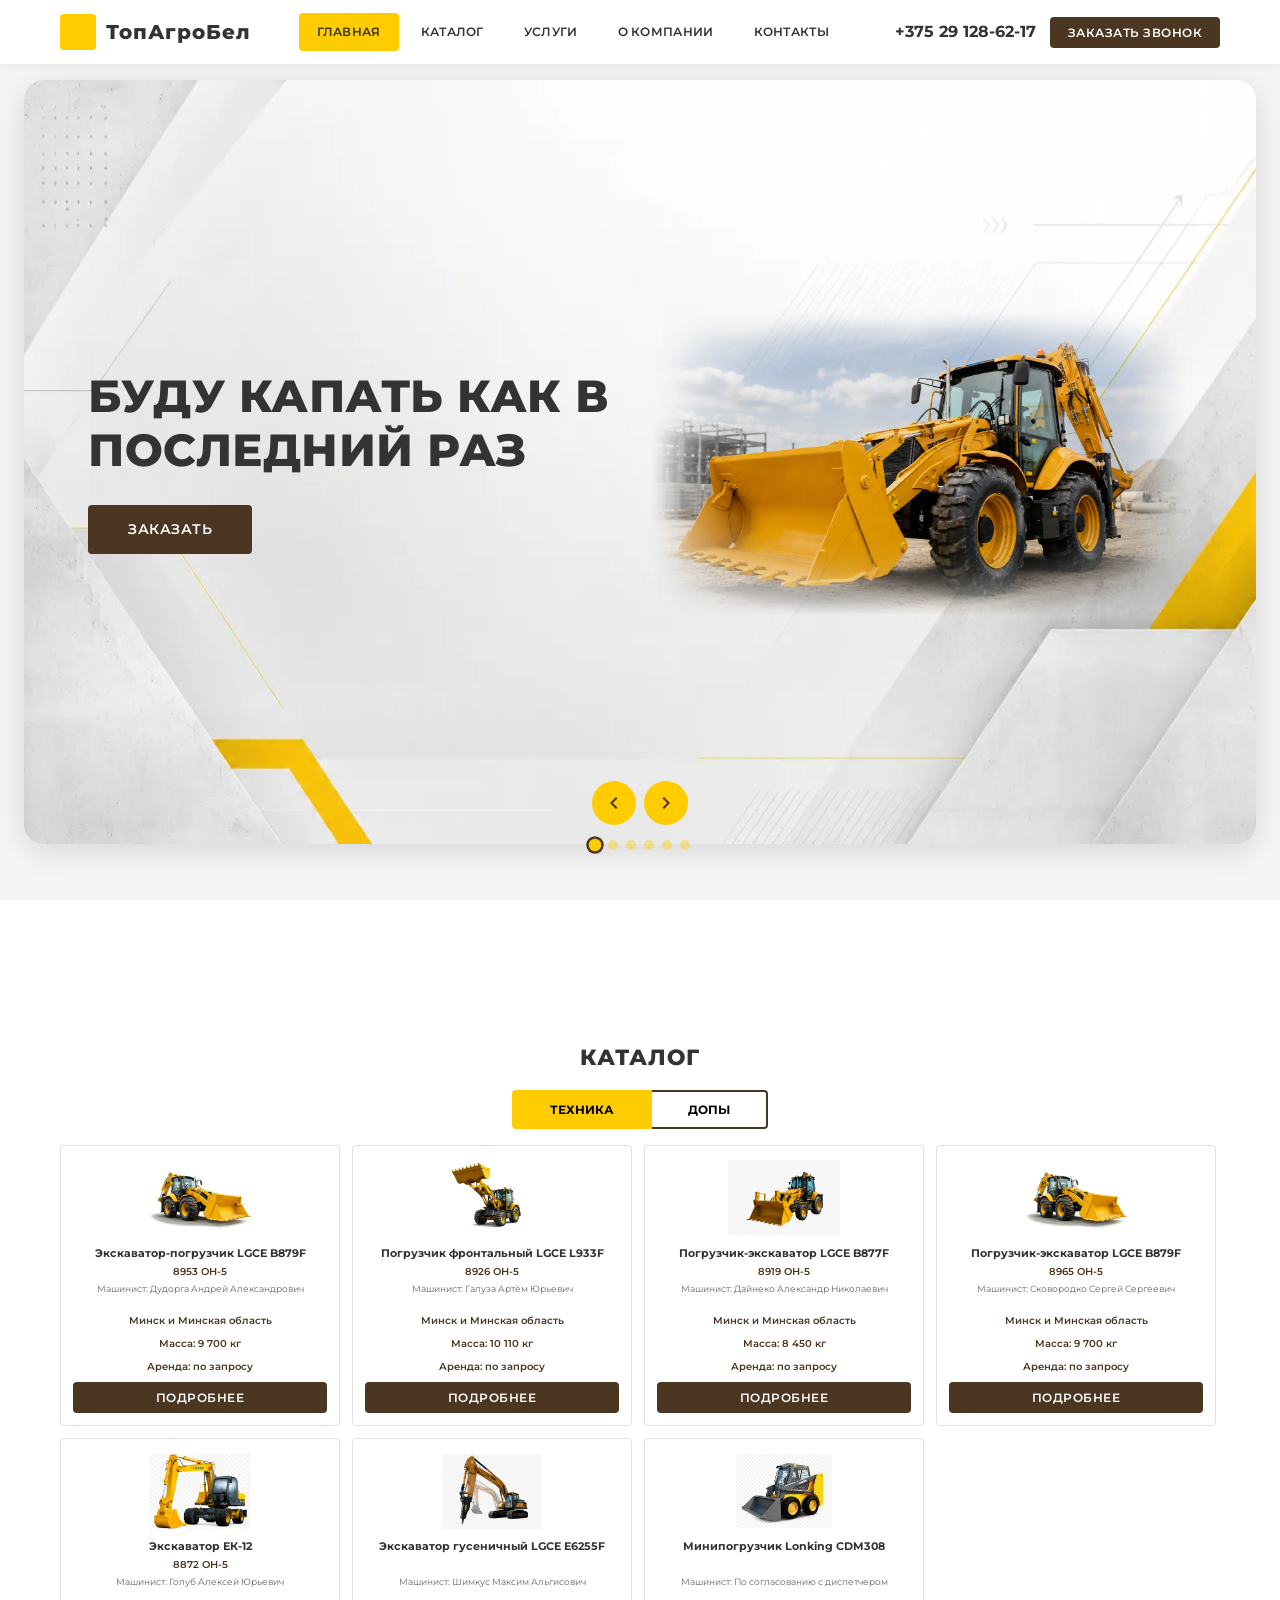
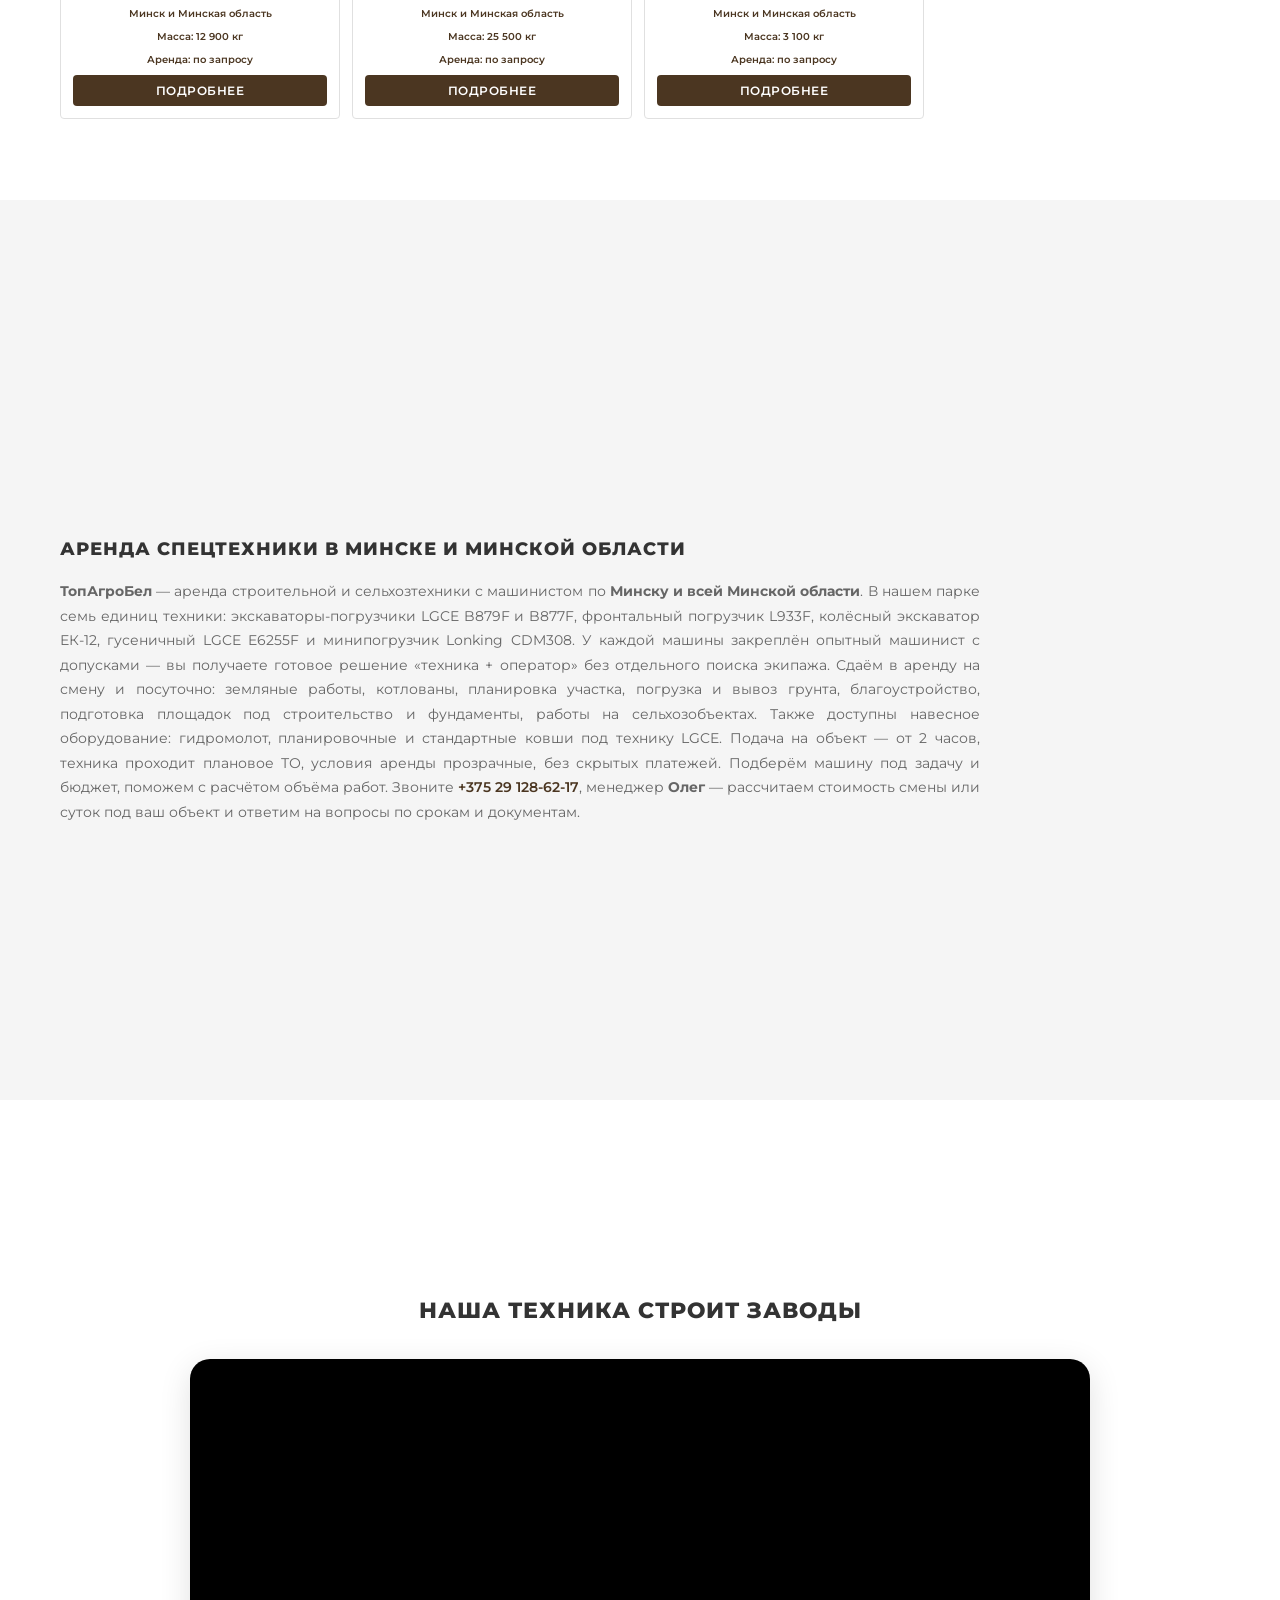
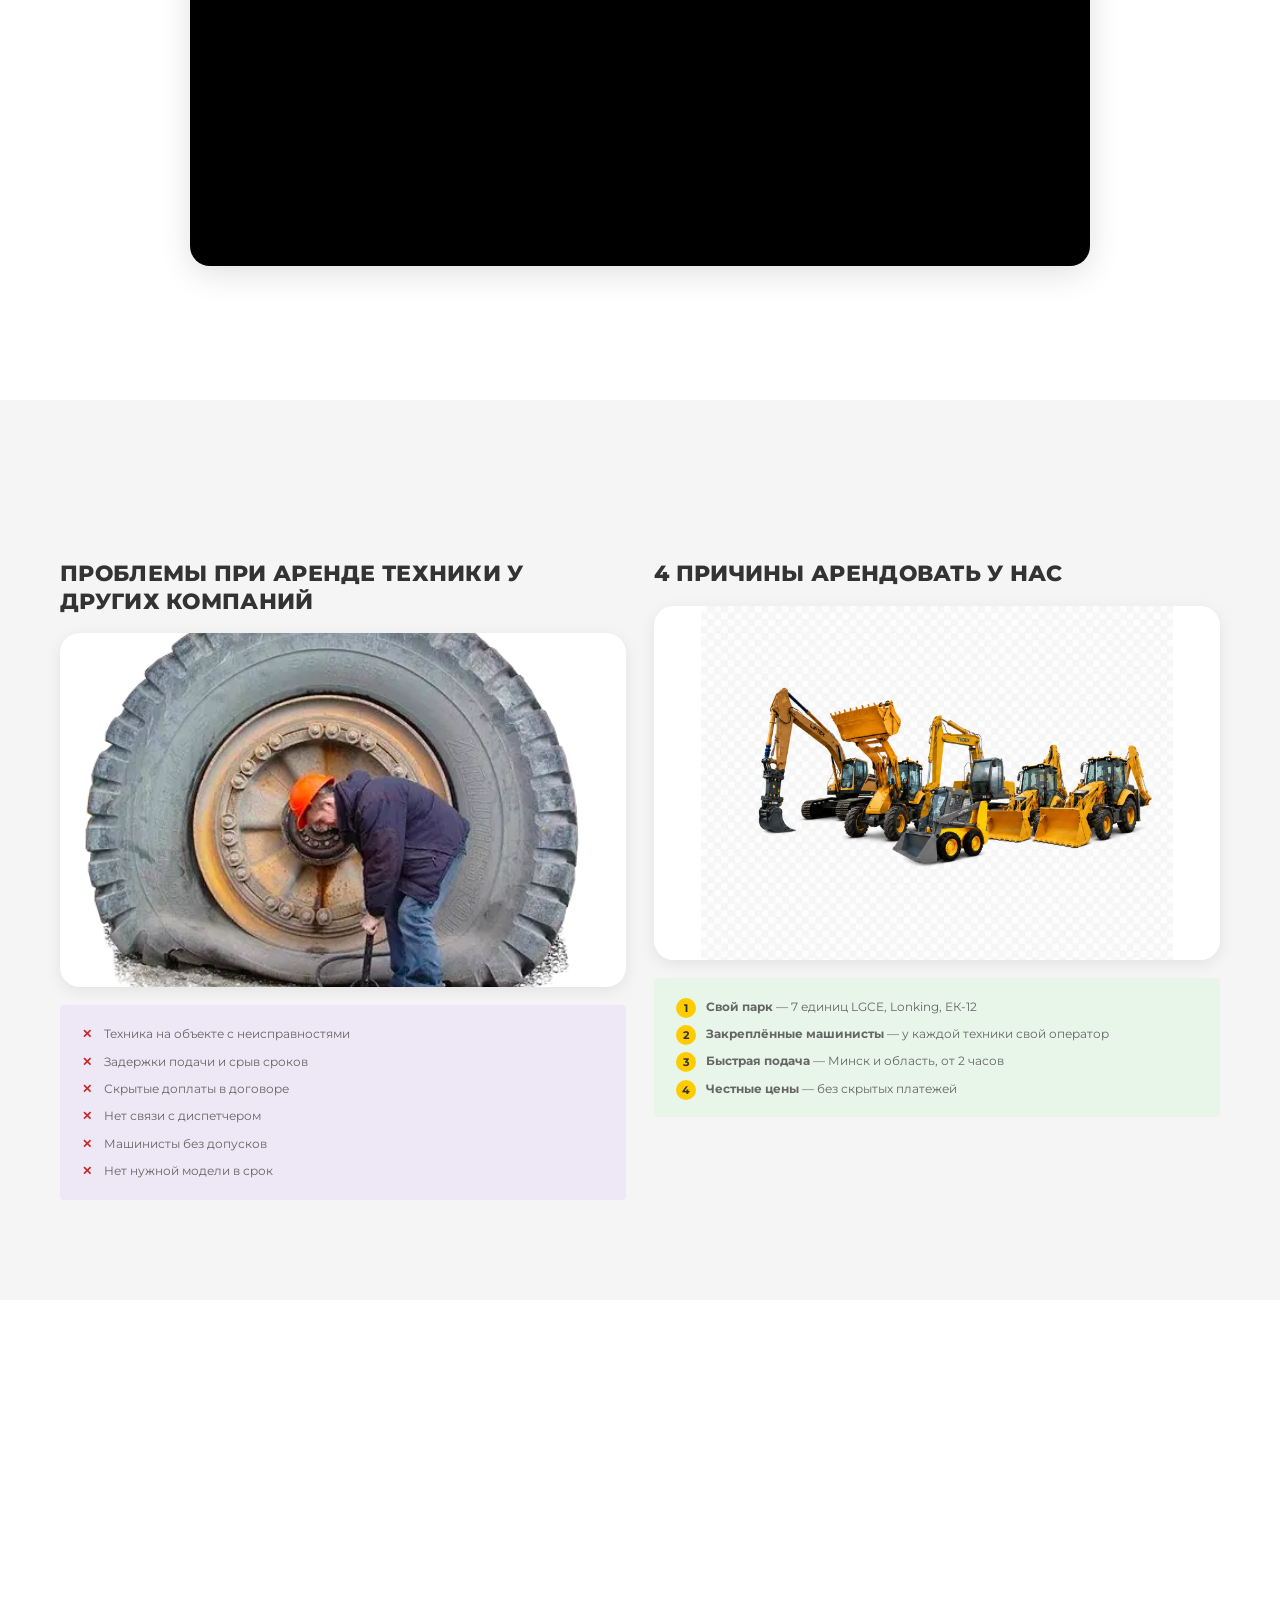
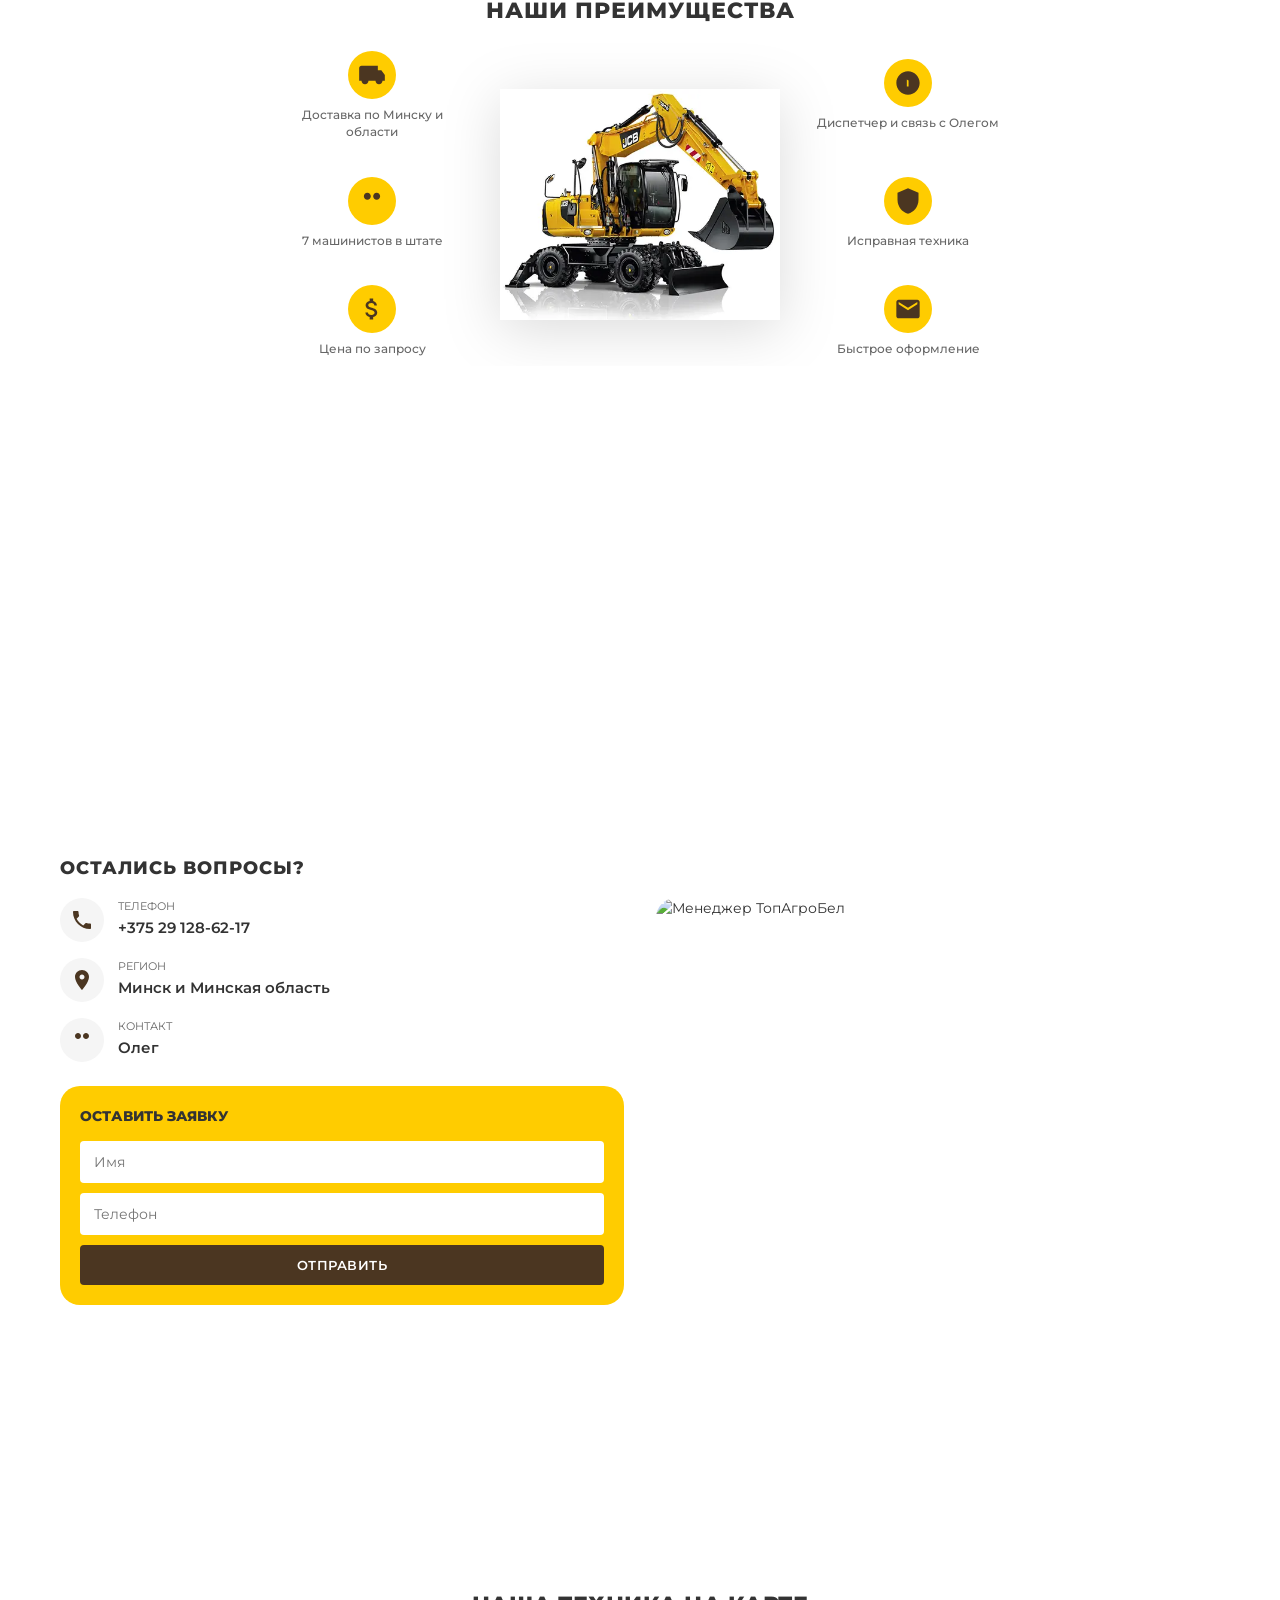
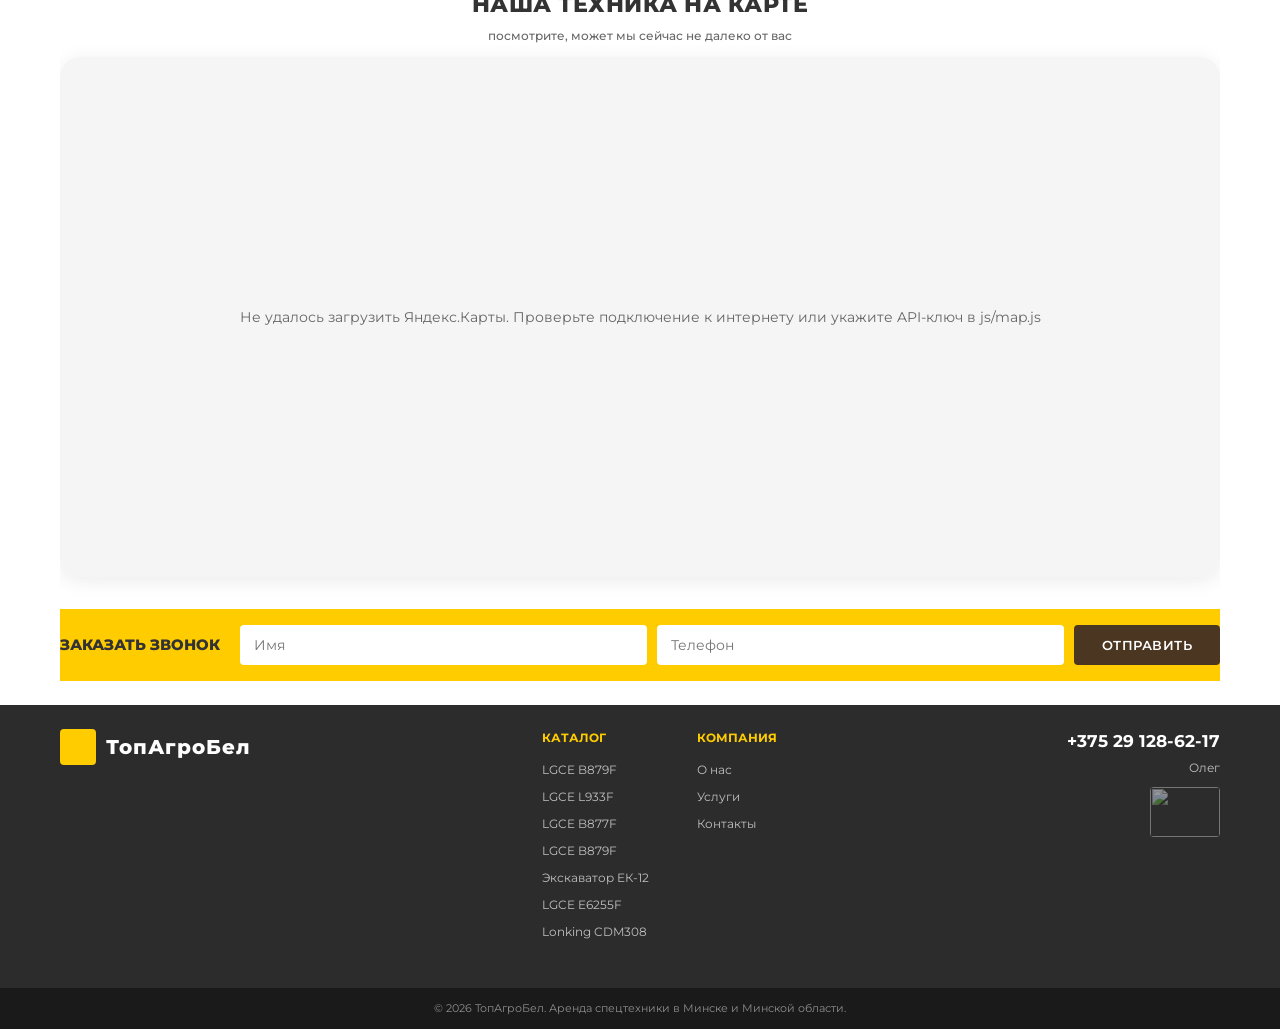
==== index.html @ 1b7cefd7 "1version" ====
<!DOCTYPE html>
<html lang="ru">
<head>
  <meta charset="UTF-8">
  <meta name="viewport" content="width=device-width, initial-scale=1.0">
  <title>ТопАгроБел — Аренда спецтехники в Минске и Минской области</title>
  <meta name="description" content="Аренда спецтехники с машинистом: LGCE, Lonking, ЕК-12. 7 единиц техники. Минск и Минская область. +375 29 128-62-17, Олег.">
  <link rel="preconnect" href="https://fonts.googleapis.com">
  <link rel="preconnect" href="https://fonts.gstatic.com" crossorigin>
  <link href="https://fonts.googleapis.com/css2?family=Montserrat:wght@400;500;600;700;800&display=swap" rel="stylesheet">
  <link rel="stylesheet" href="https://cdn.jsdelivr.net/npm/swiper@11/swiper-bundle.min.css">
  <link rel="stylesheet" href="css/style.css">
</head>
<body id="top">

  <header class="header">
    <div class="container header__bar">
      <a href="#top" class="logo header__logo">
        <span class="logo__icon"></span>
        <span class="logo__text">ТопАгроБел</span>
      </a>

      <nav class="header__nav" aria-label="Основная навигация">
        <ul class="nav__list">
          <li><a href="#top" class="nav__link nav__link--active">Главная</a></li>
          <li><a href="#catalog" class="nav__link">Каталог</a></li>
          <li><a href="#services" class="nav__link">Услуги</a></li>
          <li><a href="#about" class="nav__link">О компании</a></li>
          <li><a href="#contacts" class="nav__link">Контакты</a></li>
        </ul>
      </nav>

      <div class="header__actions">
        <a href="tel:+375291286217" class="header__phone">+375 29 128-62-17</a>
        <button type="button" class="btn btn--brown btn--sm" data-scroll="cta">Заказать звонок</button>
      </div>
    </div>
  </header>

  <!-- Hero: баннер-слайдер -->
  <section class="hero-banner screen-section" id="hero">
    <div class="swiper hero-banner-swiper">
      <div class="swiper-wrapper" id="heroBannerWrapper"></div>
      <div class="hero-banner__controls">
        <div class="hero-banner__nav">
          <button class="hero-banner__arrow hero-banner__arrow--prev" aria-label="Предыдущий слайд">
            <svg width="24" height="24" viewBox="0 0 24 24" fill="currentColor"><path d="M15.41 7.41L14 6l-6 6 6 6 1.41-1.41L10.83 12z"/></svg>
          </button>
          <button class="hero-banner__arrow hero-banner__arrow--next" aria-label="Следующий слайд">
            <svg width="24" height="24" viewBox="0 0 24 24" fill="currentColor"><path d="M10 6L8.59 7.41 13.17 12l-4.58 4.59L10 18l6-6z"/></svg>
          </button>
        </div>
        <div class="hero-banner__pagination swiper-pagination"></div>
      </div>
    </div>
  </section>

  <!-- Catalog -->
  <section class="catalog section screen-section" id="catalog">
    <div class="container">
      <h2 class="section-title">Каталог</h2>
      <div class="catalog-tabs">
        <button class="catalog-tabs__btn catalog-tabs__btn--active" data-tab="equipment">Техника</button>
        <button class="catalog-tabs__btn" data-tab="addons">Допы</button>
      </div>
      <div class="catalog-grid" id="catalogGridEquipment"></div>
      <div class="catalog-grid catalog-grid--hidden" id="catalogGridAddons"></div>
    </div>
  </section>

  <!-- About -->
  <section class="about-text screen-section section--gray" id="about">
    <div class="container">
      <h2 class="section-title section-title--left">Аренда спецтехники в Минске и Минской области</h2>
      <p class="about-text__lead">
        <strong>ТопАгроБел</strong> — аренда строительной и сельхозтехники с машинистом по <strong>Минску и всей Минской области</strong>.
        В нашем парке семь единиц техники: экскаваторы-погрузчики LGCE B879F и B877F, фронтальный погрузчик L933F, колёсный экскаватор ЕК-12, гусеничный LGCE E6255F и минипогрузчик Lonking CDM308.
        У каждой машины закреплён опытный машинист с допусками — вы получаете готовое решение «техника + оператор» без отдельного поиска экипажа.
        Сдаём в аренду на смену и посуточно: земляные работы, котлованы, планировка участка, погрузка и вывоз грунта, благоустройство, подготовка площадок под строительство и фундаменты, работы на сельхозобъектах.
        Также доступны навесное оборудование: гидромолот, планировочные и стандартные ковши под технику LGCE.
        Подача на объект — от 2 часов, техника проходит плановое ТО, условия аренды прозрачные, без скрытых платежей.
        Подберём машину под задачу и бюджет, поможем с расчётом объёма работ.
        Звоните <a href="tel:+375291286217">+375 29 128-62-17</a>, менеджер <strong>Олег</strong> — рассчитаем стоимость смены или суток под ваш объект и ответим на вопросы по срокам и документам.
      </p>
    </div>
  </section>

  <!-- Video -->
  <section class="factory-video screen-section" id="portfolio">
    <div class="container factory-video__inner">
      <h2 class="section-title">Наша техника строит заводы</h2>
      <div class="factory-video__embed">
        <iframe
          src="https://www.youtube.com/embed/_KDpv7E0u4k"
          title="Наша техника строит заводы — ТопАгроБел"
          allow="accelerometer; autoplay; clipboard-write; encrypted-media; gyroscope; picture-in-picture; web-share"
          referrerpolicy="strict-origin-when-cross-origin"
          allowfullscreen
          loading="lazy"
        ></iframe>
      </div>
    </div>
  </section>

  <!-- Services: problems & reasons -->
  <section class="compare screen-section section--gray" id="services">
    <div class="container compare__grid">
      <article class="compare__col compare__col--problems">
        <h2 class="compare__title">Проблемы при аренде техники у других компаний</h2>
        <div class="compare__image">
          <img src="images/Crashed.webp" alt="Поломка техники при аренде у других компаний" loading="lazy">
        </div>
        <div class="compare__list compare__list--purple">
          <ul>
            <li>Техника на объекте с неисправностями</li>
            <li>Задержки подачи и срыв сроков</li>
            <li>Скрытые доплаты в договоре</li>
            <li>Нет связи с диспетчером</li>
            <li>Машинисты без допусков</li>
            <li>Нет нужной модели в срок</li>
          </ul>
        </div>
      </article>

      <article class="compare__col compare__col--reasons">
        <h2 class="compare__title">4 причины арендовать у нас</h2>
        <div class="compare__image">
          <img src="images/All.webp" alt="Парк спецтехники ТопАгроБел" loading="lazy">
        </div>
        <div class="compare__list compare__list--green">
          <ol>
            <li><strong>Свой парк</strong> — 7 единиц LGCE, Lonking, ЕК-12</li>
            <li><strong>Закреплённые машинисты</strong> — у каждой техники свой оператор</li>
            <li><strong>Быстрая подача</strong> — Минск и область, от 2 часов</li>
            <li><strong>Честные цены</strong> — без скрытых платежей</li>
          </ol>
        </div>
      </article>
    </div>
  </section>

  <!-- Advantages -->
  <section class="advantages screen-section" id="advantages">
    <div class="container">
      <h2 class="section-title">Наши преимущества</h2>
      <div class="advantages__grid">
        <div class="advantage-item advantage-item--tl">
          <div class="advantage-item__icon"><svg width="28" height="28" viewBox="0 0 24 24" fill="currentColor"><path d="M20 8h-3V4H3c-1.1 0-2 .9-2 2v11h2c0 1.66 1.34 3 3 3s3-1.34 3-3h6c0 1.66 1.34 3 3 3s3-1.34 3-3h2v-5l-3-4z"/></svg></div>
          <p>Доставка по Минску и области</p>
        </div>
        <div class="advantage-item advantage-item--tr">
          <div class="advantage-item__icon"><svg width="28" height="28" viewBox="0 0 24 24" fill="currentColor"><path d="M11.99 2C6.47 2 2 6.48 2 12s4.47 10 9.99 10C17.52 22 22 17.52 22 12S17.52 2 11.99 2zm.5 13H11v-6l5.25 3.15.75-1.23-4.5-2.67z"/></svg></div>
          <p>Диспетчер и связь с Олегом</p>
        </div>
        <div class="advantage-item advantage-item--ml">
          <div class="advantage-item__icon"><svg width="28" height="28" viewBox="0 0 24 24" fill="currentColor"><path d="M16 11c1.66 0 2.99-1.34 2.99-3S17.66 5 16 5c-1.66 0-3 1.34-3 3s1.34 3 3 3zm-8 0c1.66 0 2.99-1.34 2.99-3S9.66 5 8 5C6.34 5 5 6.34 5 8s1.34 3 3 3z"/></svg></div>
          <p>7 машинистов в штате</p>
        </div>
        <div class="advantage-item advantage-item--center">
          <img src="images/image 4 .webp" alt="Спецтехника ТопАгроБел" class="advantages__image" loading="lazy">
        </div>
        <div class="advantage-item advantage-item--mr">
          <div class="advantage-item__icon"><svg width="28" height="28" viewBox="0 0 24 24" fill="currentColor"><path d="M12 1L3 5v6c0 5.55 3.84 10.74 9 12 5.16-1.26 9-6.45 9-12V5l-9-4z"/></svg></div>
          <p>Исправная техника</p>
        </div>
        <div class="advantage-item advantage-item--bl">
          <div class="advantage-item__icon"><svg width="28" height="28" viewBox="0 0 24 24" fill="currentColor"><path d="M11.8 10.9c-2.27-.59-3-1.2-3-2.15 0-1.09 1.01-1.85 2.7-1.85 1.78 0 2.44.85 2.5 2.1h2.21c-.07-1.72-1.12-3.3-3.21-3.81V3h-3v2.16c-1.94.42-3.5 1.68-3.5 3.61 0 2.31 1.91 3.46 4.7 4.13 2.5.6 3 1.48 3 2.41 0 .69-.49 1.79-2.7 1.79-2.06 0-2.87-.92-2.98-2.1h-2.2c.12 2.19 1.76 3.42 3.68 3.83V21h3v-2.15c1.95-.37 3.5-1.5 3.5-3.55 0-2.84-2.43-3.81-4.7-4.4z"/></svg></div>
          <p>Цена по запросу</p>
        </div>
        <div class="advantage-item advantage-item--br">
          <div class="advantage-item__icon"><svg width="28" height="28" viewBox="0 0 24 24" fill="currentColor"><path d="M20 4H4c-1.1 0-1.99.9-1.99 2L2 18c0 1.1.9 2 2 2h16c1.1 0 2-.9 2-2V6c0-1.1-.9-2-2-2zm0 4l-8 5-8-5V6l8 5 8-5v2z"/></svg></div>
          <p>Быстрое оформление</p>
        </div>
      </div>
    </div>
  </section>

  <!-- Consultation -->
  <section class="consultation screen-section" id="cta">
    <div class="container">
      <h2 class="section-title section-title--left">Остались вопросы?</h2>
      <div class="consultation__inner">
        <div class="consultation__left">
          <div class="consultation__contacts">
            <div class="contact-item">
              <div class="contact-item__icon"><svg width="24" height="24" viewBox="0 0 24 24" fill="currentColor"><path d="M6.62 10.79c1.44 2.83 3.76 5.14 6.59 6.59l2.2-2.2c.27-.27.67-.36 1.02-.24 1.12.37 2.33.57 3.57.57.55 0 1 .45 1 1V20c0 .55-.45 1-1 1-9.39 0-17-7.61-17-17 0-.55.45-1 1-1h3.5c.55 0 1 .45 1 1 0 1.25.2 2.45.57 3.57.11.35.03.74-.25 1.02l-2.2 2.2z"/></svg></div>
              <div>
                <p class="contact-item__label">Телефон</p>
                <a href="tel:+375291286217" class="contact-item__value">+375 29 128-62-17</a>
              </div>
            </div>
            <div class="contact-item">
              <div class="contact-item__icon"><svg width="24" height="24" viewBox="0 0 24 24" fill="currentColor"><path d="M12 2C8.13 2 5 5.13 5 9c0 5.25 7 13 7 13s7-7.75 7-13c0-3.87-3.13-7-7-7zm0 9.5c-1.38 0-2.5-1.12-2.5-2.5s1.12-2.5 2.5-2.5 2.5 1.12 2.5 2.5-1.12 2.5-2.5 2.5z"/></svg></div>
              <div>
                <p class="contact-item__label">Регион</p>
                <p class="contact-item__value">Минск и Минская область</p>
              </div>
            </div>
            <div class="contact-item">
              <div class="contact-item__icon"><svg width="24" height="24" viewBox="0 0 24 24" fill="currentColor"><path d="M16 11c1.66 0 2.99-1.34 2.99-3S17.66 5 16 5c-1.66 0-3 1.34-3 3s1.34 3 3 3zm-8 0c1.66 0 2.99-1.34 2.99-3S9.66 5 8 5C6.34 5 5 6.34 5 8s1.34 3 3 3z"/></svg></div>
              <div>
                <p class="contact-item__label">Контакт</p>
                <p class="contact-item__value">Олег</p>
              </div>
            </div>
          </div>
          <form class="consultation__form" id="ctaForm">
            <p class="consultation__form-title">Оставить заявку</p>
            <input type="text" name="name" placeholder="Имя" required>
            <input type="tel" name="phone" placeholder="Телефон" required>
            <button type="submit" class="btn btn--brown btn--full">Отправить</button>
          </form>
        </div>
        <div class="consultation__photo">
          <img src="https://images.unsplash.com/photo-1573496359142-b8d87734a5a2?w=500&q=80" alt="Менеджер ТопАгроБел" loading="lazy">
        </div>
      </div>
    </div>
  </section>

  <!-- Map + footer -->
  <div class="site-bottom" id="contacts">
    <div class="container site-bottom__inner">
      <section class="map-section">
        <div class="map-section__head">
          <h2 class="map-section__title">Наша техника на карте</h2>
          <p class="map-section__hint">посмотрите, может мы сейчас не далеко от вас</p>
        </div>
        <div id="yandexMap" class="map-section__map" aria-label="Карта расположения техники ТопАгроБел"></div>
      </section>

      <section class="cta-bar cta-bar--footer">
        <div class="cta-bar__inner">
          <span class="cta-bar__title">Заказать звонок</span>
          <form class="cta-bar__form" id="footerForm">
            <input type="text" name="name" placeholder="Имя" required>
            <input type="tel" name="phone" placeholder="Телефон" required>
            <button type="submit" class="btn btn--brown">Отправить</button>
          </form>
        </div>
      </section>
    </div>

    <footer class="footer">
      <div class="container">
        <div class="footer__inner">
          <a href="#top" class="logo logo--footer">
            <span class="logo__icon"></span>
            <span class="logo__text">ТопАгроБел</span>
          </a>
          <nav class="footer__nav">
            <div class="footer__col">
              <h4>Каталог</h4>
              <ul id="footerCatalogLinks"></ul>
            </div>
            <div class="footer__col">
              <h4>Компания</h4>
              <ul>
                <li><a href="#about">О нас</a></li>
                <li><a href="#services">Услуги</a></li>
                <li><a href="#contacts">Контакты</a></li>
              </ul>
            </div>
          </nav>
          <div class="footer__right">
            <a href="tel:+375291286217" class="footer__phone">+375 29 128-62-17</a>
            <p class="footer__manager">Олег</p>
            <img src="https://images.unsplash.com/photo-1504307651254-35680f356dfd?w=120&q=80" alt="" class="footer__image">
          </div>
        </div>
      </div>
      <div class="footer__bottom">
        <p>&copy; 2026 ТопАгроБел. Аренда спецтехники в Минске и Минской области.</p>
      </div>
    </footer>
  </div>

  <!-- Modal -->
  <div class="modal" id="equipmentModal" aria-hidden="true">
    <div class="modal__backdrop" data-close-modal></div>
    <div class="modal__dialog">
      <button class="modal__close" data-close-modal aria-label="Закрыть">&times;</button>
      <div class="modal__content" id="modalContent"></div>
    </div>
  </div>

  <script src="js/equipment.js"></script>
  <script src="https://cdn.jsdelivr.net/npm/swiper@11/swiper-bundle.min.js"></script>
  <script src="js/map.js"></script>
  <script src="js/main.js"></script>
</body>
</html>
---- css/style.css ----
:root {
  --yellow: #FFCC00;
  --yellow-dark: #E6B800;
  --brown: #4B3621;
  --brown-light: #5D4037;
  --dark: #2C2C2C;
  --gray-bg: #F5F5F5;
  --gray-light: #FAFAFA;
  --gray-border: #E0E0E0;
  --text: #333333;
  --text-light: #666666;
  --white: #FFFFFF;
  --purple-bg: #EDE7F6;
  --green-bg: #E8F5E9;
  --container: 1200px;
  --radius: 4px;
  --radius-card: 20px;
  --transition: 0.3s ease;
  --header-h: 72px;
}

*, *::before, *::after { box-sizing: border-box; margin: 0; padding: 0; }

html {
  scroll-behavior: smooth;
}

body {
  font-family: 'Montserrat', sans-serif;
  font-size: 14px;
  line-height: 1.5;
  color: var(--text);
  background: var(--white);
  overflow-x: hidden;
}

img { max-width: 100%; height: auto; display: block; }
a { text-decoration: none; color: inherit; transition: color var(--transition); }
ul, ol { list-style: none; }
input, button, select { font-family: inherit; font-size: inherit; }

.container {
  max-width: var(--container);
  margin: 0 auto;
  padding: 0 20px;
}

.screen-section {
  height: 100vh;
  height: 100dvh;
  min-height: 100vh;
  min-height: 100dvh;
  display: flex;
  flex-direction: column;
  justify-content: center;
  overflow: hidden;
  padding: calc(var(--header-h) + 8px) 0 12px;
  box-sizing: border-box;
}

.screen-section > .container {
  width: 100%;
  max-height: calc(100vh - var(--header-h) - 20px);
  max-height: calc(100dvh - var(--header-h) - 20px);
  overflow: hidden;
  display: flex;
  flex-direction: column;
  justify-content: center;
}

.section--gray { background: var(--gray-bg); }

.section-title {
  font-size: 22px;
  font-weight: 800;
  text-transform: uppercase;
  letter-spacing: 1px;
  margin-bottom: 16px;
  text-align: center;
  flex-shrink: 0;
}

.section-title--left { text-align: left; font-size: 18px; }

.btn {
  display: inline-flex;
  align-items: center;
  justify-content: center;
  padding: 12px 28px;
  border: none;
  border-radius: var(--radius);
  font-weight: 600;
  font-size: 13px;
  text-transform: uppercase;
  letter-spacing: 0.5px;
  cursor: pointer;
  transition: background var(--transition), transform var(--transition);
}

.btn:hover { transform: translateY(-1px); }
.btn--brown { background: var(--brown); color: var(--white); }
.btn--brown:hover { background: var(--brown-light); }
.btn--sm { padding: 8px 18px; font-size: 12px; }
.btn--full { width: 100%; }

.logo { display: flex; align-items: center; gap: 10px; }
.logo__icon { width: 36px; height: 36px; background: var(--yellow); border-radius: var(--radius); flex-shrink: 0; }
.logo__text { font-size: 20px; font-weight: 800; letter-spacing: 1px; }
.logo--footer .logo__text { color: var(--white); }

/* Header */
.header {
  position: fixed;
  top: 0;
  left: 0;
  right: 0;
  z-index: 100;
  background: var(--white);
  box-shadow: 0 2px 8px rgba(0, 0, 0, 0.06);
}

.header__bar {
  display: grid;
  grid-template-columns: auto 1fr auto;
  align-items: center;
  gap: 20px;
  padding: 12px 20px;
  min-height: 64px;
}

.header__logo {
  justify-self: start;
  flex-shrink: 0;
}

.header__nav {
  display: flex;
  justify-content: center;
  min-width: 0;
}

.nav__list {
  display: flex;
  flex-wrap: wrap;
  justify-content: center;
  gap: 4px;
}

.nav__link {
  display: block;
  padding: 10px 18px;
  font-weight: 600;
  font-size: 12px;
  text-transform: uppercase;
  letter-spacing: 0.3px;
  border-radius: var(--radius);
  transition: background var(--transition), color var(--transition);
  white-space: nowrap;
}

.nav__link:hover,
.nav__link--active {
  background: var(--yellow);
}

.header__actions {
  display: flex;
  align-items: center;
  gap: 14px;
  justify-self: end;
  flex-shrink: 0;
}

.header__phone {
  font-size: 16px;
  font-weight: 700;
  white-space: nowrap;
}

.header__phone:hover {
  color: var(--brown);
}

/* Hero banner slideshow */
.hero-banner.screen-section {
  padding: var(--header-h) 0 0;
  justify-content: stretch;
  overflow: hidden;
}

.hero-banner-swiper {
  width: 100%;
  flex: 1;
  min-height: 0;
}

.hero-banner-swiper .swiper-slide {
  height: 100%;
}

.hero-banner__slide {
  position: relative;
  overflow: hidden;
  background: var(--gray-bg);
}

.hero-banner__content {
  position: relative;
  z-index: 2;
  width: 100%;
  height: 100%;
  max-width: none;
  margin: 0;
  padding: 16px 24px 56px;
  box-sizing: border-box;
  display: flex;
  align-items: stretch;
  justify-content: center;
}

.hero-banner__card {
  width: 100%;
  height: 100%;
  flex: 1;
  min-height: 0;
  display: flex;
  flex-direction: column;
  border-radius: var(--radius-card);
  background-color: var(--gray-bg);
  background-size: 100% 100%;
  background-repeat: no-repeat;
  background-position: center;
  box-shadow: 0 8px 32px rgba(0, 0, 0, 0.12);
  overflow: hidden;
}

.hero-banner__card-inner {
  flex: 1;
  min-height: 0;
  display: grid;
  grid-template-columns: 1fr 1fr;
  gap: 24px;
  align-items: center;
  padding: clamp(24px, 4vh, 48px) clamp(28px, 5vw, 64px);
  box-sizing: border-box;
}

.hero-banner__card-copy {
  display: flex;
  flex-direction: column;
  justify-content: center;
  gap: clamp(20px, 3vh, 40px);
  height: 100%;
}

.hero-banner__title {
  font-size: clamp(24px, 3.5vw, 52px);
  font-weight: 800;
  line-height: 1.2;
  text-transform: uppercase;
  letter-spacing: 0.5px;
  color: var(--text);
  max-width: 100%;
}

.hero-banner__order {
  align-self: flex-start;
  padding: 14px 40px;
  font-size: 14px;
}

.hero-banner__card-media {
  display: flex;
  align-items: center;
  justify-content: center;
  height: 100%;
  min-height: 0;
}

.hero-banner__equipment {
  max-width: 100%;
  max-height: min(58vh, 480px);
  width: auto;
  height: auto;
  object-fit: contain;
}

/* Убирает белый/светлый фон у локальных PNG/WebP на белой части карточки */
.hero-banner__equipment--knockout {
  mix-blend-mode: multiply;
  -webkit-mask-image: radial-gradient(
    ellipse 92% 88% at 50% 50%,
    #000 42%,
    rgba(0, 0, 0, 0.75) 58%,
    rgba(0, 0, 0, 0.35) 72%,
    transparent 82%
  );
  mask-image: radial-gradient(
    ellipse 92% 88% at 50% 50%,
    #000 42%,
    rgba(0, 0, 0, 0.75) 58%,
    rgba(0, 0, 0, 0.35) 72%,
    transparent 82%
  );
  -webkit-mask-repeat: no-repeat;
  mask-repeat: no-repeat;
  -webkit-mask-position: center;
  mask-position: center;
  -webkit-mask-size: 100% 100%;
  mask-size: 100% 100%;
}

.hero-banner__equipment--knockout.hero-banner__equipment--mask-wide-h {
  -webkit-mask-image: radial-gradient(
    ellipse 58% 90% at 50% 50%,
    #000 30%,
    rgba(0, 0, 0, 0.85) 46%,
    rgba(0, 0, 0, 0.5) 62%,
    rgba(0, 0, 0, 0.2) 76%,
    transparent 90%
  );
  mask-image: radial-gradient(
    ellipse 58% 90% at 50% 50%,
    #000 30%,
    rgba(0, 0, 0, 0.85) 46%,
    rgba(0, 0, 0, 0.5) 62%,
    rgba(0, 0, 0, 0.2) 76%,
    transparent 90%
  );
}

.hero-banner__controls {
  position: absolute;
  bottom: 44px;
  left: 50%;
  transform: translateX(-50%);
  z-index: 10;
  display: flex;
  flex-direction: column;
  align-items: center;
  gap: 10px;
}

.hero-banner__pagination {
  position: static !important;
  width: auto !important;
  bottom: auto !important;
}

.hero-banner__pagination .swiper-pagination-bullet {
  width: 10px;
  height: 10px;
  border-radius: 50%;
  background: var(--yellow);
  opacity: 0.4;
  transition: opacity var(--transition), transform var(--transition);
}

.hero-banner__pagination .swiper-pagination-bullet-active {
  opacity: 1;
  background: var(--yellow);
  transform: scale(1.25);
  box-shadow: 0 0 0 2px var(--brown);
}

.hero-banner__nav {
  display: flex;
  gap: 8px;
}

.hero-banner__arrow {
  width: 44px;
  height: 44px;
  border: none;
  border-radius: 50%;
  background: var(--yellow);
  color: var(--brown);
  display: flex;
  align-items: center;
  justify-content: center;
  cursor: pointer;
  transition: background var(--transition), transform var(--transition);
}

.hero-banner__arrow:hover {
  background: var(--yellow-dark);
  transform: scale(1.05);
}

/* Catalog */
.catalog-tabs {
  display: flex;
  justify-content: center;
  margin-bottom: 16px;
  flex-shrink: 0;
}

.catalog-tabs__btn {
  padding: 10px 36px;
  border: 2px solid var(--brown);
  background: var(--white);
  font-weight: 700;
  font-size: 12px;
  text-transform: uppercase;
  cursor: pointer;
}

.catalog-tabs__btn:first-child { border-radius: var(--radius) 0 0 var(--radius); }
.catalog-tabs__btn:last-child { border-radius: 0 var(--radius) var(--radius) 0; border-left: none; }
.catalog-tabs__btn--active { background: var(--yellow); border-color: var(--yellow); }

.catalog-grid {
  display: grid;
  grid-template-columns: repeat(4, 1fr);
  gap: 12px;
  overflow-y: auto;
  flex: 1;
  min-height: 0;
  padding-right: 4px;
}

.catalog-grid--hidden { display: none; }

.product-card {
  background: var(--white);
  border: 1px solid var(--gray-border);
  border-radius: var(--radius);
  padding: 12px;
  text-align: center;
  display: flex;
  flex-direction: column;
  transition: box-shadow var(--transition);
}

.product-card:hover { box-shadow: 0 6px 16px rgba(0,0,0,0.08); }

.product-card__image {
  height: 80px;
  display: flex;
  align-items: center;
  justify-content: center;
  margin-bottom: 8px;
}

.product-card__image img { max-height: 75px; object-fit: contain; }

.product-card__title {
  font-size: 11px;
  font-weight: 700;
  line-height: 1.3;
  margin-bottom: 4px;
  flex: 1;
}

.product-card__reg { font-size: 10px; font-weight: 600; color: var(--brown); margin-bottom: 4px; }

.product-card__driver {
  font-size: 9px;
  color: var(--text-light);
  line-height: 1.35;
  margin-bottom: 6px;
  min-height: 24px;
}

.product-card__spec { font-size: 10px; color: var(--brown); font-weight: 600; margin-bottom: 8px; }

.product-card__actions { display: flex; flex-direction: column; gap: 6px; }

.product-card__link { font-size: 10px; color: var(--text-light); text-decoration: underline; }

/* About */
.about-text__lead {
  max-width: 920px;
  text-align: justify;
  color: var(--text-light);
  font-size: 14px;
  line-height: 1.75;
  overflow-y: auto;
}

.about-text__lead a { color: var(--brown); font-weight: 600; }

/* Slider */
.slider-wrap {
  display: flex;
  align-items: center;
  gap: 12px;
  flex: 1;
  min-height: 0;
}

.slider-btn {
  flex-shrink: 0;
  width: 40px;
  height: 40px;
  background: var(--yellow);
  border: none;
  border-radius: var(--radius);
  display: flex;
  align-items: center;
  justify-content: center;
  cursor: pointer;
}

.reviews-swiper { flex: 1; overflow: hidden; }

/* Factory video */
.factory-video.screen-section > .container {
  align-items: center;
  overflow: visible;
}

.factory-video__inner {
  display: flex;
  flex-direction: column;
  align-items: center;
  justify-content: center;
  flex: 0 1 auto;
  width: 100%;
  min-height: 0;
  gap: 16px;
}

.factory-video__embed {
  --factory-video-max-h: calc(100dvh - var(--header-h) - 11rem);
  position: relative;
  width: min(100%, 900px, calc(var(--factory-video-max-h) * 16 / 9));
  aspect-ratio: 16 / 9;
  height: auto;
  flex: 0 0 auto;
  margin: 0 auto;
  border-radius: var(--radius-card);
  overflow: hidden;
  box-shadow: 0 8px 32px rgba(0, 0, 0, 0.12);
  background: #000;
}

.factory-video__embed iframe {
  position: absolute;
  inset: 0;
  width: 100%;
  height: 100%;
  border: 0;
}

/* Compare: problems (left) vs reasons (right) */
.compare.screen-section {
  height: auto;
  min-height: 100vh;
  min-height: 100dvh;
  overflow: visible;
}

.compare.screen-section > .container {
  max-height: none;
  overflow: visible;
  display: grid;
  grid-template-columns: minmax(0, 1fr) minmax(0, 1fr);
  gap: 28px;
  align-items: start;
}

.compare__grid {
  width: 100%;
}

.compare__col {
  display: flex;
  flex-direction: column;
  gap: 18px;
  min-width: 0;
}

.compare__col--problems {
  grid-column: 1;
}

.compare__col--reasons {
  grid-column: 2;
}

.compare__title {
  font-size: clamp(16px, 2vw, 22px);
  font-weight: 800;
  line-height: 1.25;
  text-transform: uppercase;
  letter-spacing: 0.3px;
}

.compare__image {
  width: 100%;
  border-radius: var(--radius-card);
  overflow: hidden;
  aspect-ratio: 16 / 10;
  background: var(--white);
  box-shadow: 0 4px 16px rgba(0, 0, 0, 0.08);
}

.compare__image img {
  width: 100%;
  height: 100%;
  object-fit: cover;
  display: block;
}

.compare__col--reasons .compare__image img {
  object-fit: contain;
  background: var(--white);
}

.compare__list {
  padding: 20px 22px;
  border-radius: var(--radius);
}

.compare__list--purple { background: var(--purple-bg); }
.compare__list--green { background: var(--green-bg); }

.compare__list ul li,
.compare__list ol li {
  position: relative;
  padding-left: 22px;
  margin-bottom: 10px;
  font-size: 12px;
  color: var(--text-light);
  line-height: 1.45;
}

.compare__list ul li:last-child,
.compare__list ol li:last-child {
  margin-bottom: 0;
}

.compare__list ul li::before {
  content: '✕';
  position: absolute;
  left: 0;
  color: #c62828;
  font-weight: 700;
}

.compare__list ol {
  counter-reset: compare-reasons;
}

.compare__list ol li {
  counter-increment: compare-reasons;
  padding-left: 30px;
}

.compare__list ol li::before {
  content: counter(compare-reasons);
  position: absolute;
  left: 0;
  top: 0;
  width: 20px;
  height: 20px;
  background: var(--yellow);
  border-radius: 50%;
  font-size: 11px;
  font-weight: 700;
  color: var(--text);
  text-align: center;
  line-height: 20px;
}

/* Advantages */
.advantages__grid {
  display: grid;
  grid-template-columns: 1fr minmax(200px, 280px) 1fr;
  grid-template-rows: repeat(3, auto);
  gap: 20px 28px;
  align-items: center;
  justify-items: center;
  max-width: 920px;
  margin: 0 auto;
  flex: 1;
  min-height: 0;
}

.advantage-item {
  text-align: center;
  padding: 8px;
  max-width: 200px;
}

.advantage-item__icon {
  width: 48px;
  height: 48px;
  background: var(--yellow);
  border-radius: 50%;
  display: flex;
  align-items: center;
  justify-content: center;
  margin: 0 auto 8px;
  color: var(--brown);
}

.advantage-item p {
  font-size: 12px;
  color: var(--text-light);
  line-height: 1.4;
  font-weight: 500;
}

.advantage-item--center {
  grid-row: 1 / 4;
  grid-column: 2;
  padding: 0;
  max-width: none;
  align-self: center;
}

.advantages__image {
  width: 100%;
  max-width: 280px;
  max-height: min(40vh, 340px);
  height: auto;
  object-fit: contain;
  margin: 0 auto;
  filter: drop-shadow(0 10px 28px rgba(0, 0, 0, 0.14));
}
.advantage-item--tl { grid-column: 1; grid-row: 1; }
.advantage-item--tr { grid-column: 3; grid-row: 1; }
.advantage-item--ml { grid-column: 1; grid-row: 2; }
.advantage-item--mr { grid-column: 3; grid-row: 2; }
.advantage-item--bl { grid-column: 1; grid-row: 3; }
.advantage-item--br { grid-column: 3; grid-row: 3; }

/* Consultation */
.consultation.screen-section > .container {
  max-height: none;
  overflow: visible;
}

.consultation__inner {
  display: grid;
  grid-template-columns: minmax(0, 1fr) minmax(0, 1fr);
  gap: 32px;
  align-items: stretch;
  flex: 1;
  min-height: 0;
}

.consultation__left {
  display: flex;
  flex-direction: column;
  gap: 24px;
  min-width: 0;
}

.consultation__contacts {
  display: flex;
  flex-direction: column;
  gap: 16px;
}

.consultation__form {
  display: flex;
  flex-direction: column;
  gap: 10px;
  padding: 20px;
  background: var(--yellow);
  border-radius: var(--radius-card);
}

.consultation__form-title {
  font-size: 14px;
  font-weight: 800;
  text-transform: uppercase;
  margin-bottom: 4px;
}

.consultation__form input {
  width: 100%;
  padding: 12px 14px;
  border: none;
  border-radius: var(--radius);
  outline: none;
  font-size: 14px;
}

.consultation__form input:focus {
  box-shadow: 0 0 0 2px var(--brown);
}

.contact-item { display: flex; gap: 14px; align-items: flex-start; }
.contact-item__icon {
  width: 44px; height: 44px;
  background: var(--gray-bg);
  border-radius: 50%;
  display: flex;
  align-items: center;
  justify-content: center;
  color: var(--brown);
  flex-shrink: 0;
}
.contact-item__label { font-size: 11px; text-transform: uppercase; color: var(--text-light); margin-bottom: 2px; }
.contact-item__value { font-size: 15px; font-weight: 600; }
a.contact-item__value:hover { color: var(--brown); }

.consultation__photo {
  border-radius: var(--radius-card);
  overflow: hidden;
  min-height: 280px;
  max-height: calc(100vh - var(--header-h) - 140px);
}

.consultation__photo img {
  width: 100%;
  height: 100%;
  min-height: 280px;
  object-fit: cover;
  object-position: top;
}

/* CTA footer */
.cta-bar { background: var(--yellow); padding: 0; }
.cta-bar--footer { height: auto; min-height: auto; padding: 16px 0; }

.cta-bar__inner {
  display: flex;
  align-items: center;
  gap: 20px;
  width: 100%;
}

.cta-bar__title {
  font-size: 15px;
  font-weight: 800;
  text-transform: uppercase;
  white-space: nowrap;
}

.cta-bar__form {
  display: flex;
  gap: 10px;
  flex: 1;
}

.cta-bar__form input {
  flex: 1;
  padding: 10px 14px;
  border: none;
  border-radius: var(--radius);
  outline: none;
}

/* Site bottom: map + footer */
.site-bottom {
  padding: calc(var(--header-h) + 24px) 0 0;
  background: var(--white);
}

.site-bottom__inner {
  display: flex;
  flex-direction: column;
  gap: 0;
  padding-bottom: 24px;
}

/* Map (Yandex) */
.map-section {
  display: flex;
  flex-direction: column;
  overflow: hidden;
  padding-bottom: 24px;
}

.map-section__head {
  flex-shrink: 0;
  text-align: center;
  padding: 0 0 12px;
}

.map-section__title {
  font-size: 22px;
  font-weight: 800;
  text-transform: uppercase;
  letter-spacing: 0.5px;
  margin-bottom: 6px;
}

.map-section__hint {
  font-size: 12px;
  color: var(--text-light);
  font-weight: 500;
}

.map-section__map {
  width: 100%;
  min-height: 460px;
  height: min(58vh, 520px);
  border-radius: var(--radius-card);
  overflow: hidden;
  box-shadow: 0 4px 20px rgba(0, 0, 0, 0.08);
}

.map-section__fallback {
  display: flex;
  align-items: center;
  justify-content: center;
  height: 100%;
  min-height: 320px;
  padding: 24px;
  text-align: center;
  color: var(--text-light);
  background: var(--gray-bg);
}

.map-balloon {
  max-width: 260px;
  font-family: 'Montserrat', sans-serif;
}

.map-balloon__img {
  width: 100%;
  height: 120px;
  object-fit: cover;
  border-radius: var(--radius);
  margin-bottom: 10px;
}

.map-balloon__place {
  font-size: 14px;
  font-weight: 700;
  margin-bottom: 4px;
  color: var(--text);
}

.map-balloon__dates {
  font-size: 12px;
  color: var(--text-light);
  line-height: 1.4;
}

.site-bottom .cta-bar--footer {
  margin-top: 8px;
}

.footer {
  background: var(--dark);
  color: var(--white);
  padding: 24px 0 0;
}

.footer__inner {
  display: grid;
  grid-template-columns: auto 1fr auto;
  gap: 32px;
  padding-bottom: 20px;
  align-items: start;
}

.footer__nav { display: flex; gap: 48px; justify-content: center; }
.footer__col h4 { font-size: 12px; font-weight: 700; text-transform: uppercase; color: var(--yellow); margin-bottom: 12px; }
.footer__col ul li { margin-bottom: 6px; }
.footer__col ul li a { font-size: 12px; color: rgba(255,255,255,0.7); }
.footer__col ul li a:hover { color: var(--white); }
.footer__right { text-align: right; }
.footer__phone { font-size: 17px; font-weight: 700; display: block; margin-bottom: 4px; }
.footer__phone:hover { color: var(--yellow); }
.footer__manager { font-size: 12px; color: rgba(255,255,255,0.7); margin-bottom: 10px; }
.footer__image { width: 70px; height: 50px; object-fit: cover; border-radius: var(--radius); margin-left: auto; opacity: 0.5; }
.footer__bottom {
  background: #1a1a1a;
  padding: 12px 16px;
  text-align: center;
  margin-top: 20px;
}

.footer__bottom p { font-size: 11px; color: rgba(255,255,255,0.5); }

/* Modal */
.modal {
  position: fixed;
  inset: 0;
  z-index: 200;
  display: flex;
  align-items: center;
  justify-content: center;
  padding: 20px;
  opacity: 0;
  visibility: hidden;
  transition: opacity var(--transition), visibility var(--transition);
}

.modal.is-open { opacity: 1; visibility: visible; }

.modal__backdrop {
  position: absolute;
  inset: 0;
  background: rgba(0,0,0,0.5);
}

.modal__dialog {
  position: relative;
  background: var(--white);
  border-radius: var(--radius);
  max-width: 560px;
  width: 100%;
  max-height: 85vh;
  overflow-y: auto;
  padding: 28px 24px 24px;
  z-index: 1;
}

.modal__close {
  position: absolute;
  top: 8px;
  right: 12px;
  border: none;
  background: none;
  font-size: 28px;
  cursor: pointer;
  line-height: 1;
  color: var(--text-light);
}

.modal__title { font-size: 16px; font-weight: 800; margin-bottom: 8px; text-transform: uppercase; }
.modal__meta { font-size: 12px; color: var(--brown); margin-bottom: 4px; }
.modal__driver { font-size: 13px; margin-bottom: 16px; color: var(--text-light); }

.modal .specs {
  width: 100%;
  border-collapse: collapse;
  border: 1px solid var(--gray-border);
  margin-bottom: 16px;
}

.modal .specs td {
  padding: 8px 12px;
  font-size: 12px;
  border-bottom: 1px solid var(--gray-border);
}

.modal .specs tr:nth-child(odd) { background: var(--gray-light); }
.modal .specs td:first-child { font-weight: 600; color: var(--text-light); width: 45%; }

/* Responsive */
@media (max-width: 1024px) {
  .screen-section {
    height: auto;
    min-height: 100vh;
    overflow: visible;
    padding: calc(var(--header-h) + 20px) 0 40px;
  }
  .screen-section > .container { max-height: none; overflow: visible; }

  .factory-video__embed {
    width: min(100%, 640px);
  }

  .hero-banner__content {
    padding: 12px 16px 48px;
  }

  .hero-banner__card-inner {
    grid-template-columns: 1fr;
    grid-template-rows: auto 1fr;
    padding: 24px 20px;
    text-align: center;
    gap: 16px;
  }

  .hero-banner__card-copy {
    align-items: center;
  }

  .hero-banner__title { font-size: clamp(18px, 5.5vw, 28px); }

  .hero-banner__order { align-self: center; }

  .hero-banner__equipment {
    max-height: min(36vh, 220px);
  }
  .catalog-grid { grid-template-columns: repeat(2, 1fr); }
  .compare.screen-section > .container {
    grid-template-columns: 1fr;
    gap: 36px;
  }

  .compare__col--problems,
  .compare__col--reasons {
    grid-column: 1;
  }
  .consultation__inner {
    grid-template-columns: 1fr;
  }

  .consultation__photo {
    max-height: 360px;
    order: -1;
  }

  .consultation__photo img {
    min-height: 240px;
  }
  .footer__inner { grid-template-columns: 1fr; text-align: center; }
  .footer__nav { flex-wrap: wrap; }
  .footer__right { text-align: center; }
  .footer__image { margin: 0 auto; }
}

@media (max-width: 1024px) {
  .header__bar {
    grid-template-columns: 1fr auto;
    grid-template-areas:
      "logo actions"
      "nav nav";
    gap: 12px 16px;
    padding: 10px 16px;
  }

  .header__logo { grid-area: logo; }
  .header__nav { grid-area: nav; }
  .header__actions { grid-area: actions; }

  .nav__link {
    padding: 8px 12px;
    font-size: 11px;
  }

  .header__phone {
    font-size: 14px;
  }
}

@media (max-width: 768px) {
  .header__actions {
    flex-direction: column;
    align-items: flex-end;
    gap: 8px;
  }

  .header__actions .btn {
    padding: 8px 14px;
    font-size: 11px;
  }
  .catalog-grid { grid-template-columns: 1fr; }
  .cta-bar__inner { flex-direction: column; }
  .cta-bar__form { flex-direction: column; width: 100%; }

  .consultation__form input {
    padding: 10px 12px;
  }
  .map-section__map {
    min-height: 320px;
    height: min(50vh, 400px);
  }

  .advantages__grid { grid-template-columns: 1fr; }
  .advantage-item--center { grid-column: 1; grid-row: auto; order: -1; }
}
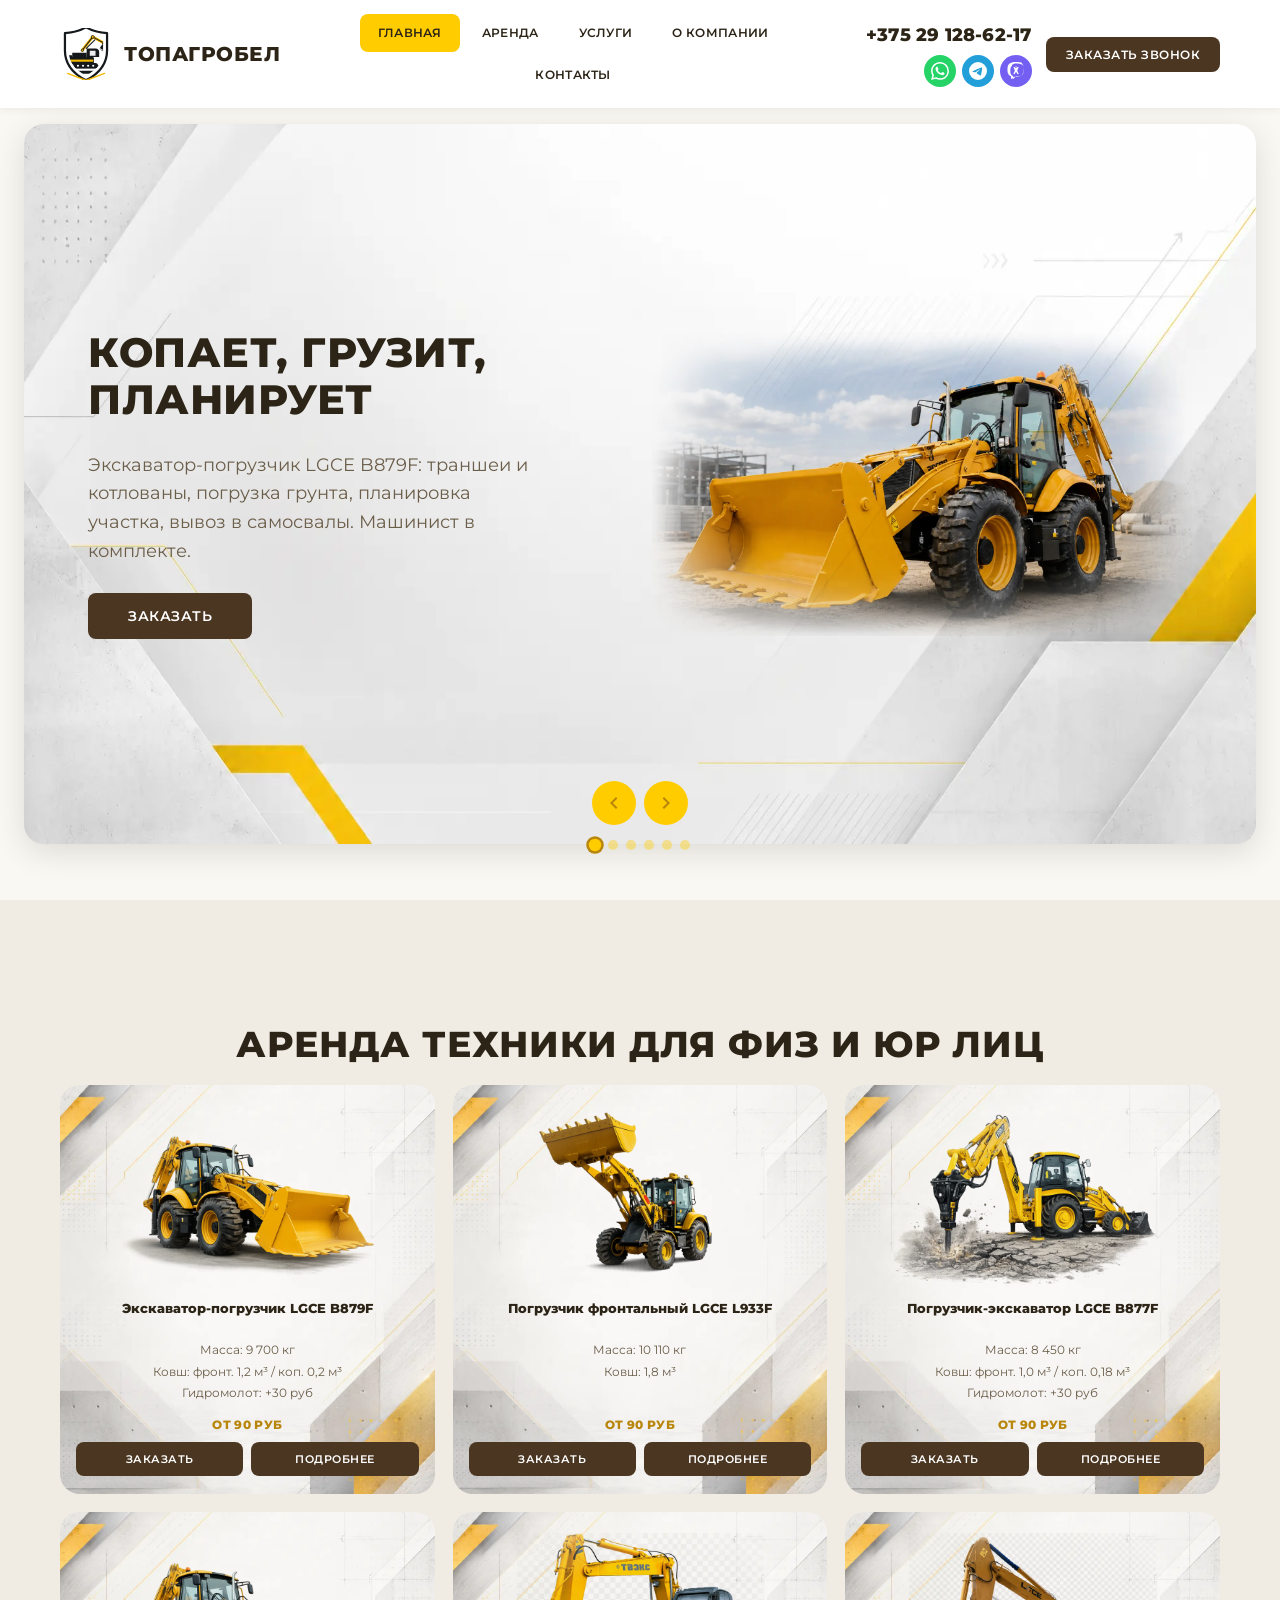
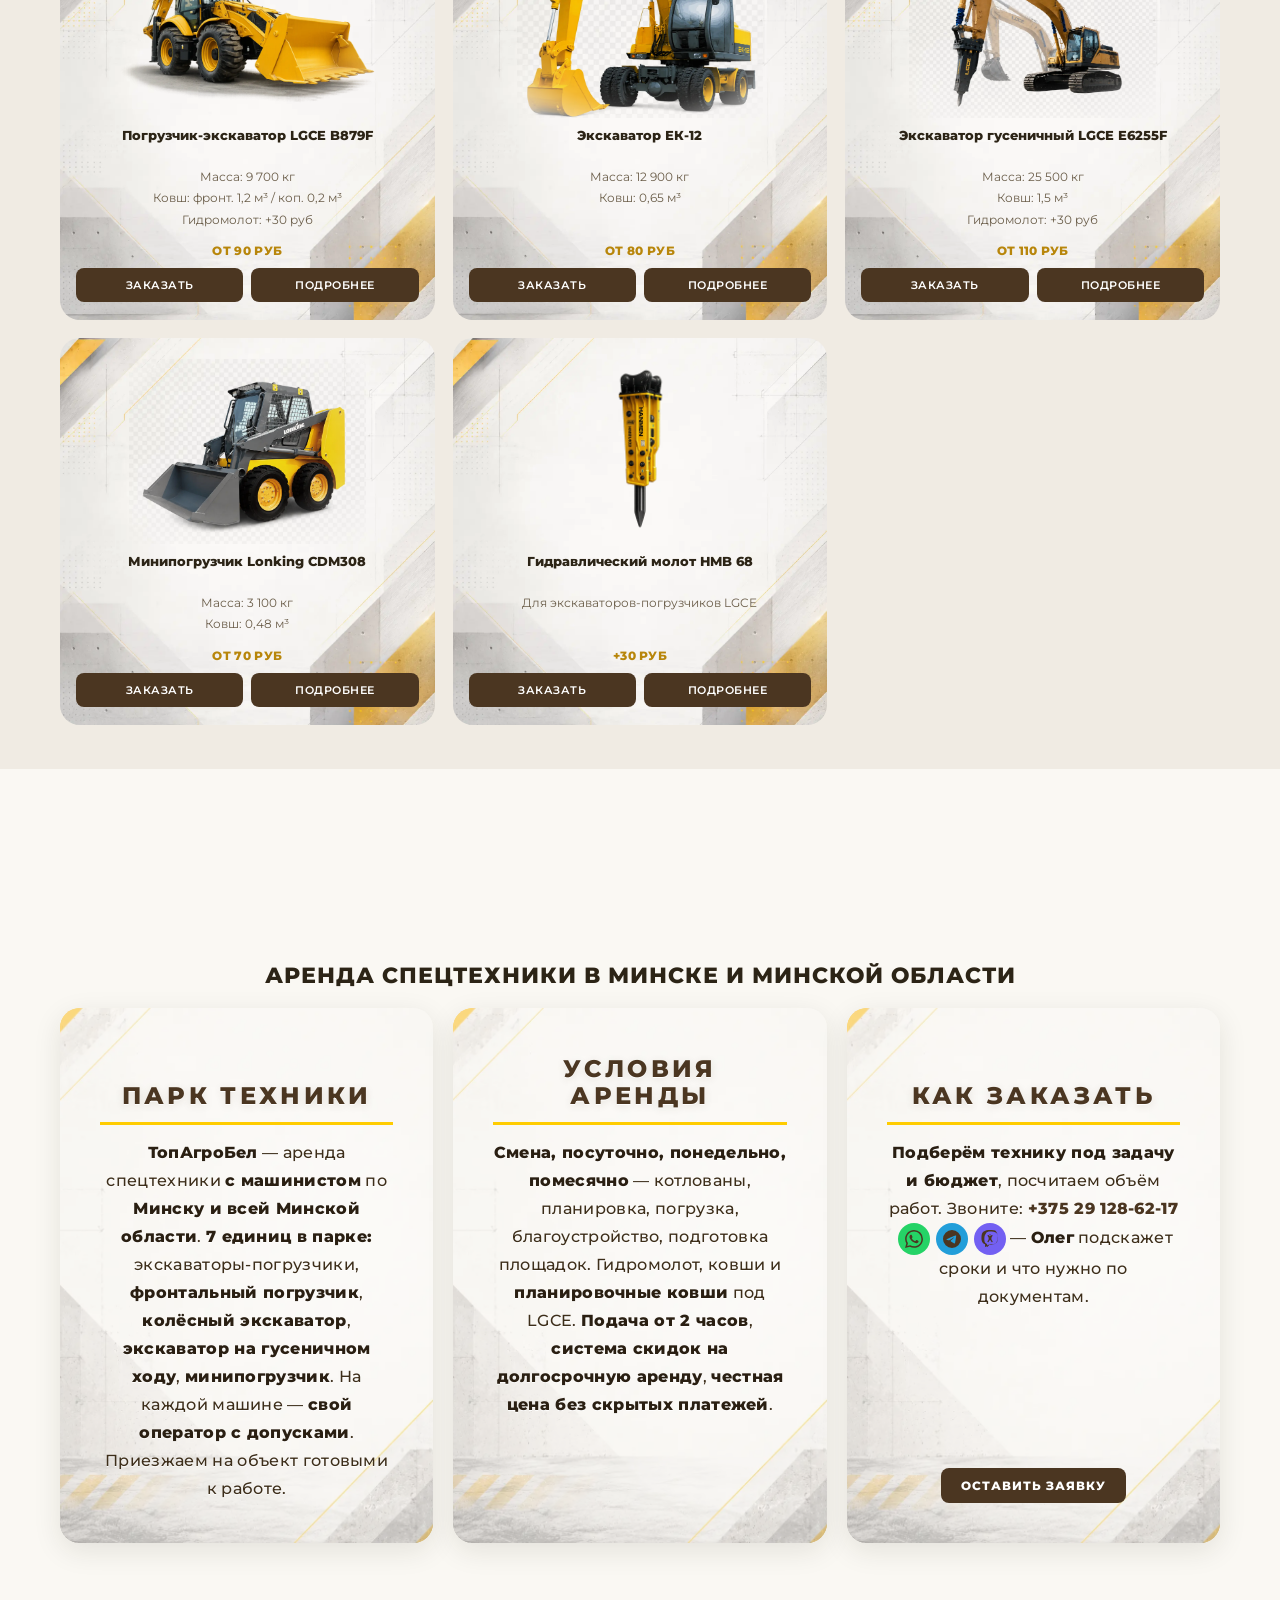
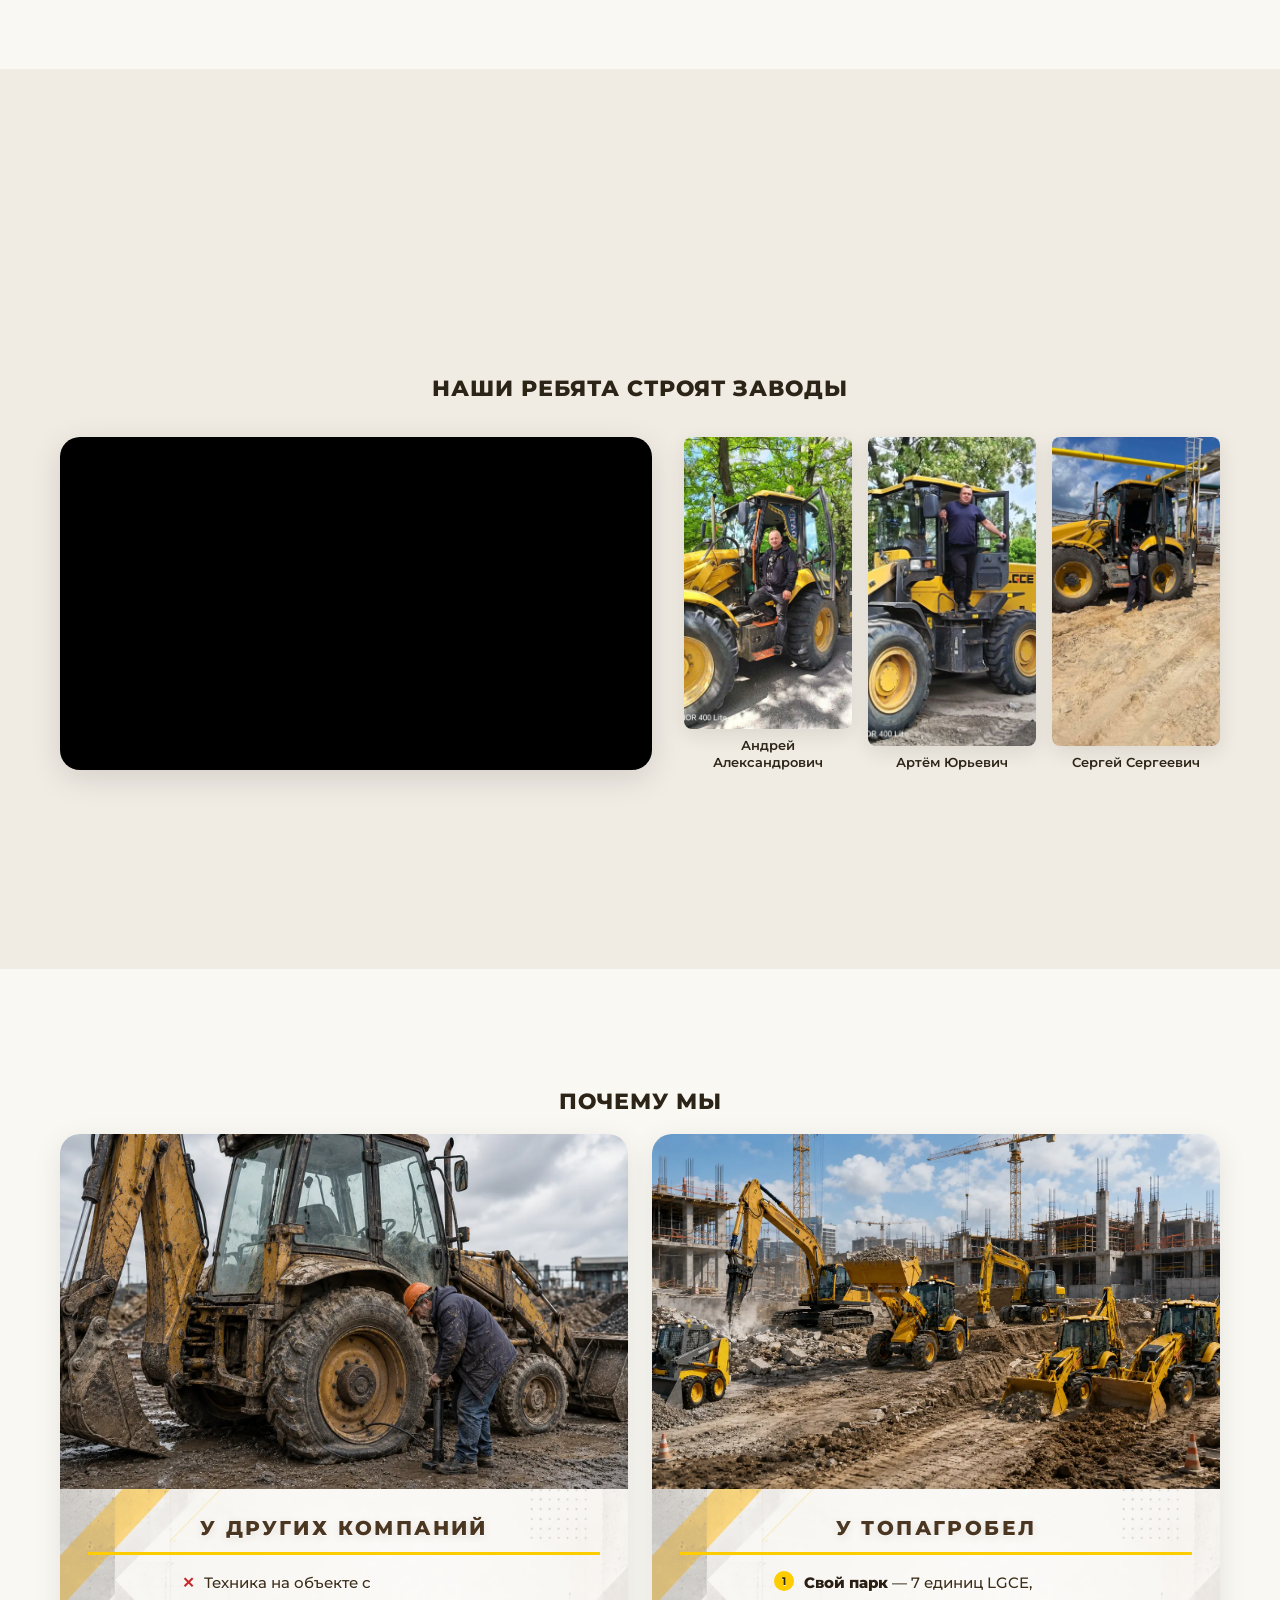
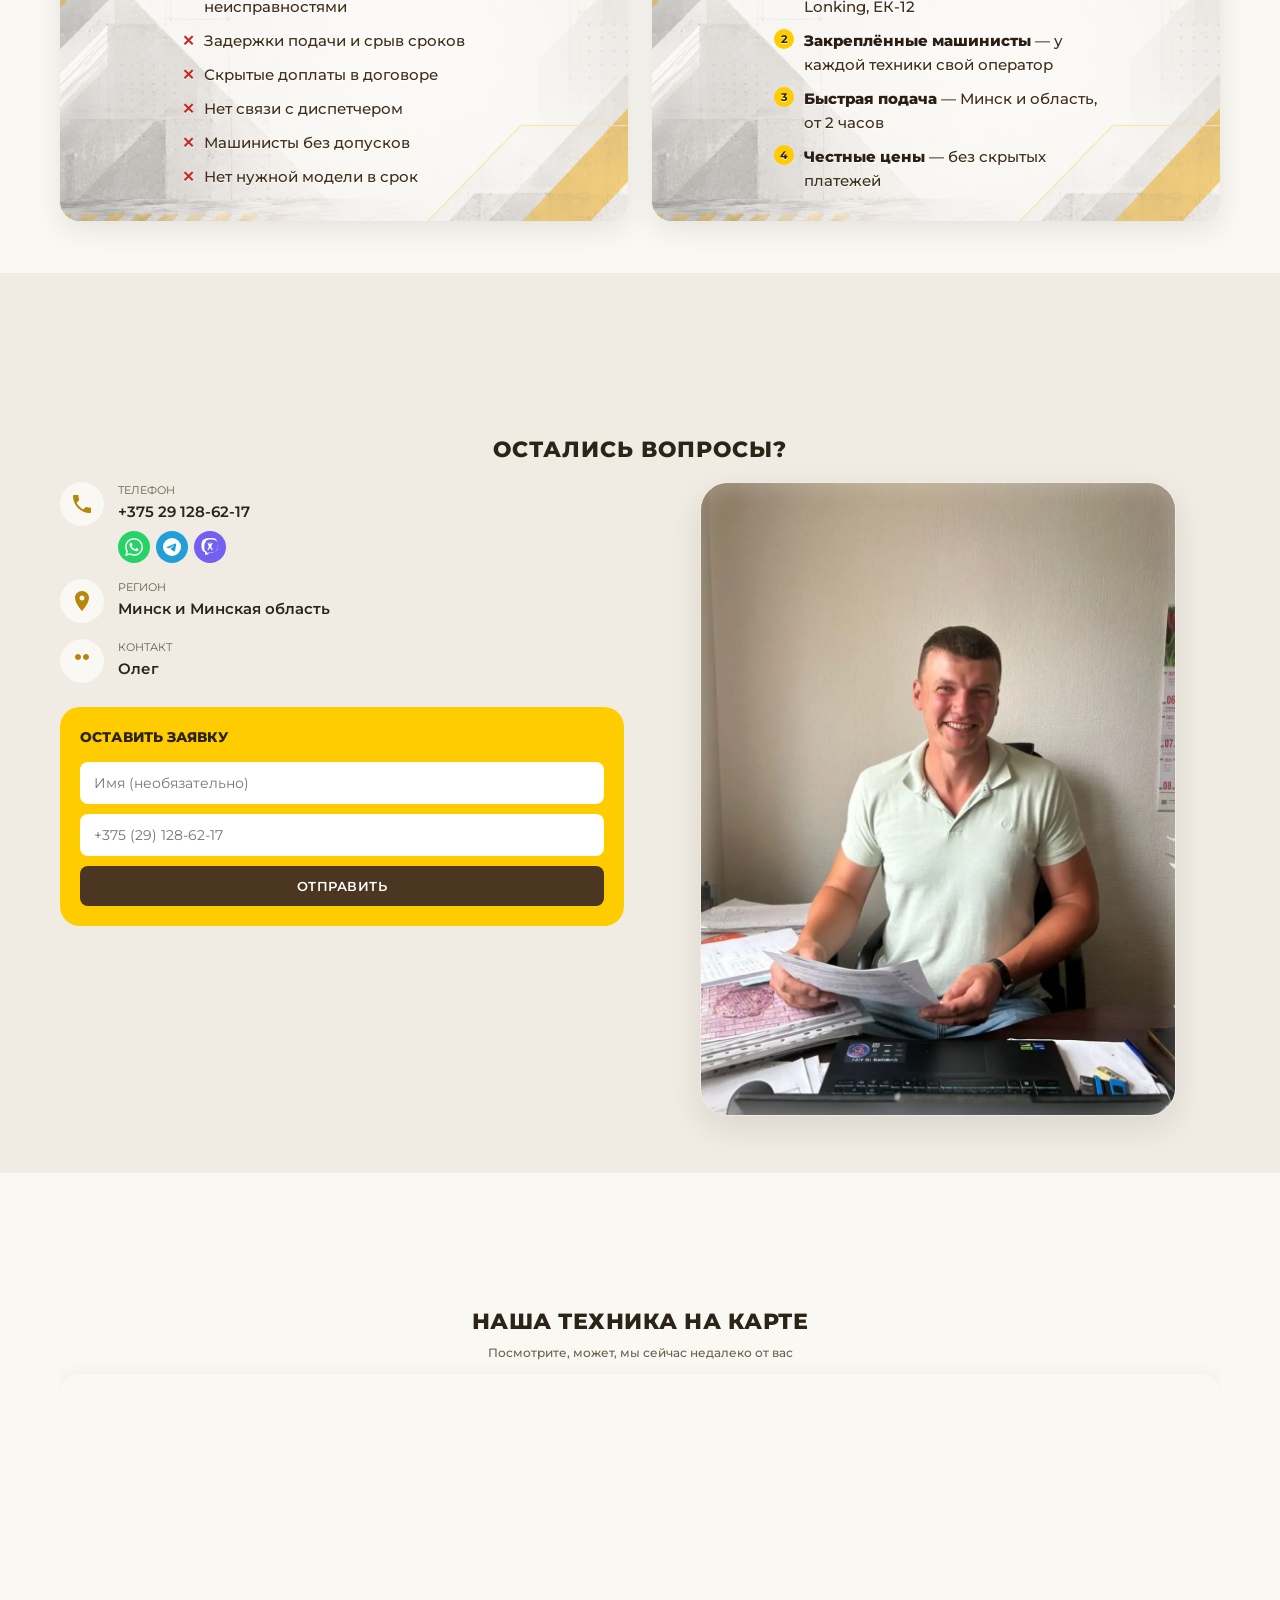
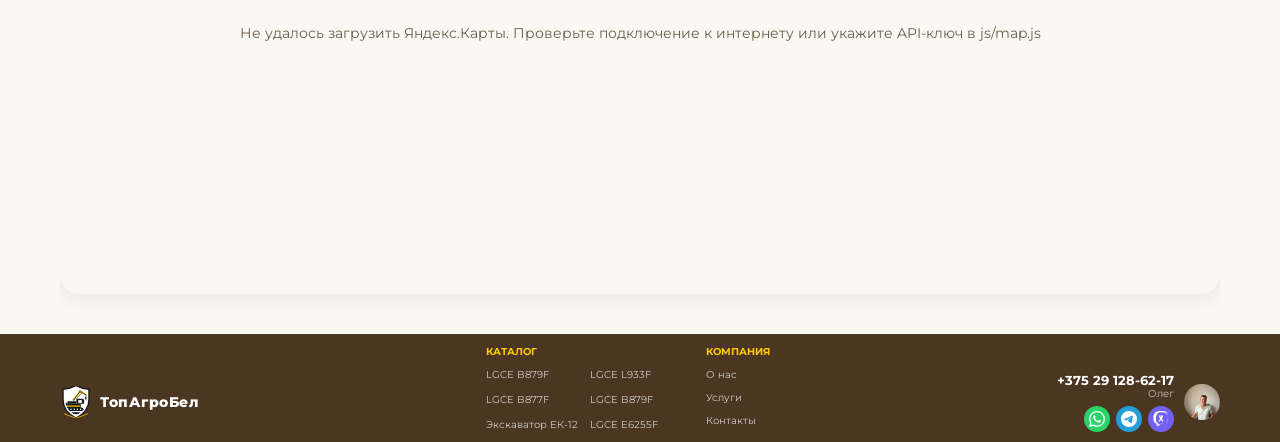
==== commit 19e1cdd7: "2version" ====
--- a/index.html
+++ b/index.html
@@ -5,6 +5,7 @@
   <meta name="viewport" content="width=device-width, initial-scale=1.0">
   <title>ТопАгроБел — Аренда спецтехники в Минске и Минской области</title>
   <meta name="description" content="Аренда спецтехники с машинистом: LGCE, Lonking, ЕК-12. 7 единиц техники. Минск и Минская область. +375 29 128-62-17, Олег.">
+  <link rel="icon" href="images/logo_ekskavator_nadezhny_variant_1.svg" type="image/svg+xml">
   <link rel="preconnect" href="https://fonts.googleapis.com">
   <link rel="preconnect" href="https://fonts.gstatic.com" crossorigin>
   <link href="https://fonts.googleapis.com/css2?family=Montserrat:wght@400;500;600;700;800&display=swap" rel="stylesheet">
@@ -16,14 +17,25 @@
   <header class="header">
     <div class="container header__bar">
       <a href="#top" class="logo header__logo">
-        <span class="logo__icon"></span>
+        <img
+          src="images/logo_ekskavator_nadezhny_variant_1.svg"
+          alt="ТопАгроБел"
+          class="logo__img"
+          width="52"
+          height="52"
+          decoding="async"
+        >
         <span class="logo__text">ТопАгроБел</span>
       </a>
+
+      <button type="button" class="header__burger" id="headerBurger" aria-label="Открыть меню" aria-expanded="false" aria-controls="navMobile">
+        <span></span><span></span><span></span>
+      </button>
 
       <nav class="header__nav" aria-label="Основная навигация">
         <ul class="nav__list">
           <li><a href="#top" class="nav__link nav__link--active">Главная</a></li>
-          <li><a href="#catalog" class="nav__link">Каталог</a></li>
+          <li><a href="#catalog" class="nav__link">Аренда</a></li>
           <li><a href="#services" class="nav__link">Услуги</a></li>
           <li><a href="#about" class="nav__link">О компании</a></li>
           <li><a href="#contacts" class="nav__link">Контакты</a></li>
@@ -31,14 +43,31 @@
       </nav>
 
       <div class="header__actions">
-        <a href="tel:+375291286217" class="header__phone">+375 29 128-62-17</a>
-        <button type="button" class="btn btn--brown btn--sm" data-scroll="cta">Заказать звонок</button>
+        <div class="header__contact">
+          <a href="tel:+375291286217" class="header__phone">+375 29 128-62-17</a>
+          <div data-messenger-links></div>
+        </div>
+        <button type="button" class="btn btn--yellow btn--sm" data-open-order data-order-from="Шапка">Заказать звонок</button>
       </div>
     </div>
   </header>
 
+  <div class="nav-mobile" id="navMobile" aria-hidden="true">
+    <button type="button" class="nav-mobile__backdrop" data-close-nav aria-label="Закрыть меню"></button>
+    <nav class="nav-mobile__panel" aria-label="Мобильная навигация">
+      <a href="#top" class="nav-mobile__link">Главная</a>
+      <a href="#catalog" class="nav-mobile__link">Аренда</a>
+      <a href="#services" class="nav-mobile__link">Услуги</a>
+      <a href="#about" class="nav-mobile__link">О компании</a>
+      <a href="#contacts" class="nav-mobile__link">Контакты</a>
+      <a href="tel:+375291286217" class="btn btn--yellow btn--full nav-mobile__call">+375 29 128-62-17</a>
+      <div data-messenger-links data-messenger-nav></div>
+      <button type="button" class="btn btn--brown btn--full" data-open-order data-order-from="Меню" data-close-nav>Заказать звонок</button>
+    </nav>
+  </div>
+
   <!-- Hero: баннер-слайдер -->
-  <section class="hero-banner screen-section" id="hero">
+  <section class="hero-banner screen-section section--bg-a" id="hero">
     <div class="swiper hero-banner-swiper">
       <div class="swiper-wrapper" id="heroBannerWrapper"></div>
       <div class="hero-banner__controls">
@@ -56,129 +85,85 @@
   </section>
 
   <!-- Catalog -->
-  <section class="catalog section screen-section" id="catalog">
+  <section class="catalog section screen-section section--bg-b" id="catalog" aria-labelledby="catalogTitle">
     <div class="container">
-      <h2 class="section-title">Каталог</h2>
-      <div class="catalog-tabs">
-        <button class="catalog-tabs__btn catalog-tabs__btn--active" data-tab="equipment">Техника</button>
-        <button class="catalog-tabs__btn" data-tab="addons">Допы</button>
-      </div>
+      <h1 class="catalog__title" id="catalogTitle">Аренда техники для физ и юр лиц</h1>
       <div class="catalog-grid" id="catalogGridEquipment"></div>
-      <div class="catalog-grid catalog-grid--hidden" id="catalogGridAddons"></div>
     </div>
   </section>
 
   <!-- About -->
-  <section class="about-text screen-section section--gray" id="about">
+  <section class="about-text screen-section section--bg-a" id="about">
     <div class="container">
-      <h2 class="section-title section-title--left">Аренда спецтехники в Минске и Минской области</h2>
-      <p class="about-text__lead">
-        <strong>ТопАгроБел</strong> — аренда строительной и сельхозтехники с машинистом по <strong>Минску и всей Минской области</strong>.
-        В нашем парке семь единиц техники: экскаваторы-погрузчики LGCE B879F и B877F, фронтальный погрузчик L933F, колёсный экскаватор ЕК-12, гусеничный LGCE E6255F и минипогрузчик Lonking CDM308.
-        У каждой машины закреплён опытный машинист с допусками — вы получаете готовое решение «техника + оператор» без отдельного поиска экипажа.
-        Сдаём в аренду на смену и посуточно: земляные работы, котлованы, планировка участка, погрузка и вывоз грунта, благоустройство, подготовка площадок под строительство и фундаменты, работы на сельхозобъектах.
-        Также доступны навесное оборудование: гидромолот, планировочные и стандартные ковши под технику LGCE.
-        Подача на объект — от 2 часов, техника проходит плановое ТО, условия аренды прозрачные, без скрытых платежей.
-        Подберём машину под задачу и бюджет, поможем с расчётом объёма работ.
-        Звоните <a href="tel:+375291286217">+375 29 128-62-17</a>, менеджер <strong>Олег</strong> — рассчитаем стоимость смены или суток под ваш объект и ответим на вопросы по срокам и документам.
-      </p>
+      <h2 class="section-title">Аренда спецтехники в Минске и Минской области</h2>
+      <div class="about-text__grid" id="aboutCardsGrid"></div>
     </div>
   </section>
 
   <!-- Video -->
-  <section class="factory-video screen-section" id="portfolio">
+  <section class="factory-video screen-section section--bg-b" id="portfolio">
     <div class="container factory-video__inner">
-      <h2 class="section-title">Наша техника строит заводы</h2>
-      <div class="factory-video__embed">
-        <iframe
-          src="https://www.youtube.com/embed/_KDpv7E0u4k"
-          title="Наша техника строит заводы — ТопАгроБел"
-          allow="accelerometer; autoplay; clipboard-write; encrypted-media; gyroscope; picture-in-picture; web-share"
-          referrerpolicy="strict-origin-when-cross-origin"
-          allowfullscreen
-          loading="lazy"
-        ></iframe>
-      </div>
-    </div>
-  </section>
-
-  <!-- Services: problems & reasons -->
-  <section class="compare screen-section section--gray" id="services">
-    <div class="container compare__grid">
-      <article class="compare__col compare__col--problems">
-        <h2 class="compare__title">Проблемы при аренде техники у других компаний</h2>
-        <div class="compare__image">
-          <img src="images/Crashed.webp" alt="Поломка техники при аренде у других компаний" loading="lazy">
-        </div>
-        <div class="compare__list compare__list--purple">
-          <ul>
-            <li>Техника на объекте с неисправностями</li>
-            <li>Задержки подачи и срыв сроков</li>
-            <li>Скрытые доплаты в договоре</li>
-            <li>Нет связи с диспетчером</li>
-            <li>Машинисты без допусков</li>
-            <li>Нет нужной модели в срок</li>
-          </ul>
-        </div>
-      </article>
-
-      <article class="compare__col compare__col--reasons">
-        <h2 class="compare__title">4 причины арендовать у нас</h2>
-        <div class="compare__image">
-          <img src="images/All.webp" alt="Парк спецтехники ТопАгроБел" loading="lazy">
-        </div>
-        <div class="compare__list compare__list--green">
-          <ol>
-            <li><strong>Свой парк</strong> — 7 единиц LGCE, Lonking, ЕК-12</li>
-            <li><strong>Закреплённые машинисты</strong> — у каждой техники свой оператор</li>
-            <li><strong>Быстрая подача</strong> — Минск и область, от 2 часов</li>
-            <li><strong>Честные цены</strong> — без скрытых платежей</li>
-          </ol>
-        </div>
-      </article>
-    </div>
-  </section>
-
-  <!-- Advantages -->
-  <section class="advantages screen-section" id="advantages">
+      <h2 class="section-title">Наши ребята строят заводы</h2>
+      <div class="factory-video__grid">
+        <div class="factory-video__embed">
+          <iframe
+            src="https://www.youtube.com/embed/_KDpv7E0u4k"
+            title="Наши ребята строят заводы — ТопАгроБел"
+            allow="accelerometer; autoplay; clipboard-write; encrypted-media; gyroscope; picture-in-picture; web-share"
+            referrerpolicy="strict-origin-when-cross-origin"
+            allowfullscreen
+            loading="lazy"
+          ></iframe>
+        </div>
+        <div class="factory-video__drivers" id="factoryDrivers" aria-label="Наши машинисты"></div>
+      </div>
+    </div>
+  </section>
+
+  <!-- Why us -->
+  <section class="compare screen-section section--bg-a" id="services">
     <div class="container">
-      <h2 class="section-title">Наши преимущества</h2>
-      <div class="advantages__grid">
-        <div class="advantage-item advantage-item--tl">
-          <div class="advantage-item__icon"><svg width="28" height="28" viewBox="0 0 24 24" fill="currentColor"><path d="M20 8h-3V4H3c-1.1 0-2 .9-2 2v11h2c0 1.66 1.34 3 3 3s3-1.34 3-3h6c0 1.66 1.34 3 3 3s3-1.34 3-3h2v-5l-3-4z"/></svg></div>
-          <p>Доставка по Минску и области</p>
-        </div>
-        <div class="advantage-item advantage-item--tr">
-          <div class="advantage-item__icon"><svg width="28" height="28" viewBox="0 0 24 24" fill="currentColor"><path d="M11.99 2C6.47 2 2 6.48 2 12s4.47 10 9.99 10C17.52 22 22 17.52 22 12S17.52 2 11.99 2zm.5 13H11v-6l5.25 3.15.75-1.23-4.5-2.67z"/></svg></div>
-          <p>Диспетчер и связь с Олегом</p>
-        </div>
-        <div class="advantage-item advantage-item--ml">
-          <div class="advantage-item__icon"><svg width="28" height="28" viewBox="0 0 24 24" fill="currentColor"><path d="M16 11c1.66 0 2.99-1.34 2.99-3S17.66 5 16 5c-1.66 0-3 1.34-3 3s1.34 3 3 3zm-8 0c1.66 0 2.99-1.34 2.99-3S9.66 5 8 5C6.34 5 5 6.34 5 8s1.34 3 3 3z"/></svg></div>
-          <p>7 машинистов в штате</p>
-        </div>
-        <div class="advantage-item advantage-item--center">
-          <img src="images/image 4 .webp" alt="Спецтехника ТопАгроБел" class="advantages__image" loading="lazy">
-        </div>
-        <div class="advantage-item advantage-item--mr">
-          <div class="advantage-item__icon"><svg width="28" height="28" viewBox="0 0 24 24" fill="currentColor"><path d="M12 1L3 5v6c0 5.55 3.84 10.74 9 12 5.16-1.26 9-6.45 9-12V5l-9-4z"/></svg></div>
-          <p>Исправная техника</p>
-        </div>
-        <div class="advantage-item advantage-item--bl">
-          <div class="advantage-item__icon"><svg width="28" height="28" viewBox="0 0 24 24" fill="currentColor"><path d="M11.8 10.9c-2.27-.59-3-1.2-3-2.15 0-1.09 1.01-1.85 2.7-1.85 1.78 0 2.44.85 2.5 2.1h2.21c-.07-1.72-1.12-3.3-3.21-3.81V3h-3v2.16c-1.94.42-3.5 1.68-3.5 3.61 0 2.31 1.91 3.46 4.7 4.13 2.5.6 3 1.48 3 2.41 0 .69-.49 1.79-2.7 1.79-2.06 0-2.87-.92-2.98-2.1h-2.2c.12 2.19 1.76 3.42 3.68 3.83V21h3v-2.15c1.95-.37 3.5-1.5 3.5-3.55 0-2.84-2.43-3.81-4.7-4.4z"/></svg></div>
-          <p>Цена по запросу</p>
-        </div>
-        <div class="advantage-item advantage-item--br">
-          <div class="advantage-item__icon"><svg width="28" height="28" viewBox="0 0 24 24" fill="currentColor"><path d="M20 4H4c-1.1 0-1.99.9-1.99 2L2 18c0 1.1.9 2 2 2h16c1.1 0 2-.9 2-2V6c0-1.1-.9-2-2-2zm0 4l-8 5-8-5V6l8 5 8-5v2z"/></svg></div>
-          <p>Быстрое оформление</p>
-        </div>
+      <h2 class="section-title">Почему мы</h2>
+      <div class="compare__grid">
+        <article class="compare__card">
+          <div class="compare__image">
+            <img src="images/Конкуренты.webp" alt="Проблемы аренды техники у других компаний" loading="lazy">
+          </div>
+          <div class="compare__list compare__list--backtext">
+            <h3 class="compare__card-title">У других компаний</h3>
+            <ul class="compare__items compare__items--bad">
+              <li>Техника на объекте с неисправностями</li>
+              <li>Задержки подачи и срыв сроков</li>
+              <li>Скрытые доплаты в договоре</li>
+              <li>Нет связи с диспетчером</li>
+              <li>Машинисты без допусков</li>
+              <li>Нет нужной модели в срок</li>
+            </ul>
+          </div>
+        </article>
+
+        <article class="compare__card">
+          <div class="compare__image">
+            <img src="images/мы.webp" alt="Парк спецтехники ТопАгроБел" loading="lazy">
+          </div>
+          <div class="compare__list compare__list--backtext">
+            <h3 class="compare__card-title">У ТопАгроБел</h3>
+            <ol class="compare__items compare__items--good">
+              <li><strong>Свой парк</strong> — 7 единиц LGCE, Lonking, ЕК-12</li>
+              <li><strong>Закреплённые машинисты</strong> — у каждой техники свой оператор</li>
+              <li><strong>Быстрая подача</strong> — Минск и область, от 2 часов</li>
+              <li><strong>Честные цены</strong> — без скрытых платежей</li>
+            </ol>
+          </div>
+        </article>
       </div>
     </div>
   </section>
 
   <!-- Consultation -->
-  <section class="consultation screen-section" id="cta">
+  <section class="consultation screen-section section--bg-b" id="cta">
     <div class="container">
-      <h2 class="section-title section-title--left">Остались вопросы?</h2>
+      <h2 class="section-title">Остались вопросы?</h2>
       <div class="consultation__inner">
         <div class="consultation__left">
           <div class="consultation__contacts">
@@ -187,6 +172,7 @@
               <div>
                 <p class="contact-item__label">Телефон</p>
                 <a href="tel:+375291286217" class="contact-item__value">+375 29 128-62-17</a>
+                <div data-messenger-links></div>
               </div>
             </div>
             <div class="contact-item">
@@ -204,40 +190,31 @@
               </div>
             </div>
           </div>
-          <form class="consultation__form" id="ctaForm">
+          <form class="consultation__form" id="ctaForm" data-source="Консультация">
             <p class="consultation__form-title">Оставить заявку</p>
-            <input type="text" name="name" placeholder="Имя" required>
-            <input type="tel" name="phone" placeholder="Телефон" required>
+            <input type="text" name="name" placeholder="Имя (необязательно)" autocomplete="name">
+            <input type="tel" name="phone" placeholder="+375 (29) 128-62-17" inputmode="tel" autocomplete="tel" required>
             <button type="submit" class="btn btn--brown btn--full">Отправить</button>
           </form>
         </div>
         <div class="consultation__photo">
-          <img src="https://images.unsplash.com/photo-1573496359142-b8d87734a5a2?w=500&q=80" alt="Менеджер ТопАгроБел" loading="lazy">
+          <div class="consultation__photo-frame">
+            <img src="images/Cast/Oleg.webp" alt="Олег — менеджер ТопАгроБел" loading="lazy" width="500" height="600">
+          </div>
         </div>
       </div>
     </div>
   </section>
 
   <!-- Map + footer -->
-  <div class="site-bottom" id="contacts">
+  <div class="site-bottom section--bg-a" id="contacts">
     <div class="container site-bottom__inner">
       <section class="map-section">
         <div class="map-section__head">
           <h2 class="map-section__title">Наша техника на карте</h2>
-          <p class="map-section__hint">посмотрите, может мы сейчас не далеко от вас</p>
+          <p class="map-section__hint">Посмотрите, может, мы сейчас недалеко от вас</p>
         </div>
         <div id="yandexMap" class="map-section__map" aria-label="Карта расположения техники ТопАгроБел"></div>
-      </section>
-
-      <section class="cta-bar cta-bar--footer">
-        <div class="cta-bar__inner">
-          <span class="cta-bar__title">Заказать звонок</span>
-          <form class="cta-bar__form" id="footerForm">
-            <input type="text" name="name" placeholder="Имя" required>
-            <input type="tel" name="phone" placeholder="Телефон" required>
-            <button type="submit" class="btn btn--brown">Отправить</button>
-          </form>
-        </div>
       </section>
     </div>
 
@@ -245,11 +222,18 @@
       <div class="container">
         <div class="footer__inner">
           <a href="#top" class="logo logo--footer">
-            <span class="logo__icon"></span>
+            <img
+              src="images/logo_ekskavator_nadezhny_variant_1.svg"
+              alt="ТопАгроБел"
+              class="logo__img"
+              width="32"
+              height="32"
+              decoding="async"
+            >
             <span class="logo__text">ТопАгроБел</span>
           </a>
           <nav class="footer__nav">
-            <div class="footer__col">
+            <div class="footer__col footer__col--catalog">
               <h4>Каталог</h4>
               <ul id="footerCatalogLinks"></ul>
             </div>
@@ -263,9 +247,12 @@
             </div>
           </nav>
           <div class="footer__right">
-            <a href="tel:+375291286217" class="footer__phone">+375 29 128-62-17</a>
-            <p class="footer__manager">Олег</p>
-            <img src="https://images.unsplash.com/photo-1504307651254-35680f356dfd?w=120&q=80" alt="" class="footer__image">
+            <div class="footer__contacts">
+              <a href="tel:+375291286217" class="footer__phone">+375 29 128-62-17</a>
+              <p class="footer__manager">Олег</p>
+              <div data-messenger-links data-messenger-compact></div>
+            </div>
+            <img src="images/Cast/Oleg.webp" alt="Олег — менеджер ТопАгроБел" class="footer__photo" width="36" height="36" loading="lazy">
           </div>
         </div>
       </div>
@@ -275,7 +262,7 @@
     </footer>
   </div>
 
-  <!-- Modal -->
+  <!-- Modal: характеристики -->
   <div class="modal" id="equipmentModal" aria-hidden="true">
     <div class="modal__backdrop" data-close-modal></div>
     <div class="modal__dialog">
@@ -284,9 +271,37 @@
     </div>
   </div>
 
+  <!-- Modal: заказ -->
+  <div class="modal" id="orderModal" aria-hidden="true">
+    <div class="modal__backdrop" data-close-order-modal></div>
+    <div class="modal__dialog modal__dialog--order">
+      <button class="modal__close" data-close-order-modal aria-label="Закрыть">&times;</button>
+      <form class="order-form" id="orderForm" data-source="Модальное окно">
+        <p class="order-form__title">Заказать технику</p>
+        <label class="order-form__field">
+          <span class="order-form__label">Техника</span>
+          <input type="text" name="equipment" readonly tabindex="-1">
+        </label>
+        <input type="text" name="name" placeholder="Имя (необязательно)" autocomplete="name">
+        <input type="tel" name="phone" placeholder="+375 (29) 128-62-17" inputmode="tel" autocomplete="tel" required>
+        <button type="submit" class="btn btn--brown btn--full">Отправить</button>
+      </form>
+    </div>
+  </div>
+
+  <div class="mobile-call-bar">
+    <a href="tel:+375291286217" class="mobile-call-bar__phone" aria-label="Позвонить +375 29 128-62-17">
+      <svg width="22" height="22" viewBox="0 0 24 24" fill="currentColor" aria-hidden="true"><path d="M6.62 10.79c1.44 2.83 3.76 5.14 6.59 6.59l2.2-2.2c.27-.27.67-.36 1.02-.24 1.12.37 2.33.57 3.57.57.55 0 1 .45 1 1V20c0 .55-.45 1-1 1-9.39 0-17-7.61-17-17 0-.55.45-1 1-1h3.5c.55 0 1 .45 1 1 0 1.25.2 2.45.57 3.57.11.35.03.74-.25 1.02l-2.2 2.2z"/></svg>
+      <span>Позвонить Олегу</span>
+    </a>
+    <div data-messenger-links data-messenger-compact></div>
+  </div>
+
+  <script src="js/config.js"></script>
   <script src="js/equipment.js"></script>
   <script src="https://cdn.jsdelivr.net/npm/swiper@11/swiper-bundle.min.js"></script>
   <script src="js/map.js"></script>
+  <script src="js/telegram.js"></script>
   <script src="js/main.js"></script>
 </body>
 </html>
--- a/css/style.css
+++ b/css/style.css
@@ -1,22 +1,32 @@
 :root {
   --yellow: #FFCC00;
   --yellow-dark: #E6B800;
-  --brown: #4B3621;
-  --brown-light: #5D4037;
-  --dark: #2C2C2C;
-  --gray-bg: #F5F5F5;
+  --primary: #B8860B;
+  --primary-light: #D4AF37;
+  --primary-dark: #8B6914;
+  --slate: #B8860B;
+  --slate-light: #D4AF37;
+  --brown: #B8860B;
+  --brown-light: #D4AF37;
+  --dark: #4A3C10;
+  --gray-bg: #FAF8F3;
+  --section-bg-a: #FAF8F3;
+  --section-bg-b: #F0EBE3;
   --gray-light: #FAFAFA;
-  --gray-border: #E0E0E0;
-  --text: #333333;
-  --text-light: #666666;
+  --gray-border: #E8E0D0;
+  --text: #2C2416;
+  --text-light: #6B5E4A;
   --white: #FFFFFF;
-  --purple-bg: #EDE7F6;
-  --green-bg: #E8F5E9;
+  --purple-bg: #F5F0E6;
+  --green-bg: #FFF9E6;
   --container: 1200px;
-  --radius: 4px;
+  --radius: 8px;
   --radius-card: 20px;
   --transition: 0.3s ease;
   --header-h: 72px;
+  --mobile-bar-h: 56px;
+  --btn-brown: #4B3621;
+  --btn-brown-hover: #5D4037;
 }
 
 *, *::before, *::after { box-sizing: border-box; margin: 0; padding: 0; }
@@ -30,7 +40,7 @@
   font-size: 14px;
   line-height: 1.5;
   color: var(--text);
-  background: var(--white);
+  background: var(--section-bg-a);
   overflow-x: hidden;
 }
 
@@ -68,7 +78,8 @@
   justify-content: center;
 }
 
-.section--gray { background: var(--gray-bg); }
+.section--bg-a { background: var(--section-bg-a); }
+.section--bg-b { background: var(--section-bg-b); }
 
 .section-title {
   font-size: 22px;
@@ -97,16 +108,40 @@
   transition: background var(--transition), transform var(--transition);
 }
 
-.btn:hover { transform: translateY(-1px); }
-.btn--brown { background: var(--brown); color: var(--white); }
-.btn--brown:hover { background: var(--brown-light); }
-.btn--sm { padding: 8px 18px; font-size: 12px; }
+.btn:hover {
+  transform: translateY(-1px);
+}
+
+.btn--brown,
+.btn--primary,
+.btn--yellow {
+  background: var(--btn-brown);
+  color: var(--white);
+}
+
+.btn--brown:hover,
+.btn--primary:hover,
+.btn--yellow:hover {
+  background: var(--btn-brown-hover);
+}
+
+.btn--sm { padding: 10px 20px; font-size: 12px; }
 .btn--full { width: 100%; }
 
-.logo { display: flex; align-items: center; gap: 10px; }
-.logo__icon { width: 36px; height: 36px; background: var(--yellow); border-radius: var(--radius); flex-shrink: 0; }
-.logo__text { font-size: 20px; font-weight: 800; letter-spacing: 1px; }
+.logo { display: flex; align-items: center; gap: 12px; }
+.logo__img {
+  display: block;
+  width: 52px;
+  height: 52px;
+  flex-shrink: 0;
+  object-fit: contain;
+}
+.logo__text { font-size: 20px; font-weight: 800; letter-spacing: 0.5px; }
+.header__logo .logo__text { text-transform: uppercase; }
 .logo--footer .logo__text { color: var(--white); }
+.logo--footer .logo__img { width: 32px; height: 32px; }
+.logo--footer .logo__text { font-size: 14px; }
+.logo--footer { gap: 8px; }
 
 /* Header */
 .header {
@@ -123,9 +158,44 @@
   display: grid;
   grid-template-columns: auto 1fr auto;
   align-items: center;
-  gap: 20px;
-  padding: 12px 20px;
-  min-height: 64px;
+  gap: 24px;
+  padding: 14px 20px;
+  min-height: 68px;
+}
+
+.header__burger {
+  display: none;
+  flex-direction: column;
+  justify-content: center;
+  gap: 5px;
+  width: 44px;
+  height: 44px;
+  padding: 10px;
+  border: none;
+  border-radius: var(--radius);
+  background: var(--gray-bg);
+  cursor: pointer;
+  flex-shrink: 0;
+}
+
+.header__burger span {
+  display: block;
+  height: 2px;
+  background: var(--brown);
+  border-radius: 1px;
+  transition: transform var(--transition), opacity var(--transition);
+}
+
+.header__burger[aria-expanded="true"] span:nth-child(1) {
+  transform: translateY(7px) rotate(45deg);
+}
+
+.header__burger[aria-expanded="true"] span:nth-child(2) {
+  opacity: 0;
+}
+
+.header__burger[aria-expanded="true"] span:nth-child(3) {
+  transform: translateY(-7px) rotate(-45deg);
 }
 
 .header__logo {
@@ -171,14 +241,91 @@
   flex-shrink: 0;
 }
 
+.header__contact {
+  display: flex;
+  flex-direction: column;
+  align-items: flex-end;
+  gap: 6px;
+}
+
 .header__phone {
-  font-size: 16px;
-  font-weight: 700;
+  font-size: 18px;
+  font-weight: 800;
   white-space: nowrap;
+  letter-spacing: 0.2px;
 }
 
 .header__phone:hover {
   color: var(--brown);
+}
+
+.messenger-links {
+  display: flex;
+  align-items: center;
+  gap: 6px;
+  flex-wrap: wrap;
+}
+
+.messenger-links--inline {
+  display: inline-flex;
+  vertical-align: middle;
+  margin-left: 4px;
+}
+
+.messenger-links--nav {
+  justify-content: center;
+  margin: 8px 0 4px;
+}
+
+.messenger-link {
+  display: inline-flex;
+  align-items: center;
+  justify-content: center;
+  width: 32px;
+  height: 32px;
+  border-radius: 50%;
+  color: var(--white);
+  transition: transform var(--transition), opacity var(--transition);
+}
+
+.messenger-link:hover {
+  transform: scale(1.08);
+  opacity: 0.92;
+}
+
+.messenger-link--whatsapp { background: #25d366; }
+.messenger-link--telegram { background: #229ed9; }
+.messenger-link--viber { background: #7360f2; }
+
+.messenger-links--compact .messenger-link {
+  width: 28px;
+  height: 28px;
+}
+
+.messenger-links--compact .messenger-link svg {
+  width: 16px;
+  height: 16px;
+}
+
+.contact-item [data-messenger-links] {
+  margin-top: 8px;
+}
+
+.contact-item [data-messenger-links] .messenger-links {
+  justify-content: flex-start;
+}
+
+.footer__contacts [data-messenger-links] {
+  margin-top: 6px;
+}
+
+.footer__contacts .messenger-links {
+  justify-content: flex-end;
+}
+
+.footer__contacts .messenger-links--compact .messenger-link {
+  width: 26px;
+  height: 26px;
 }
 
 /* Hero banner slideshow */
@@ -254,15 +401,22 @@
 }
 
 .hero-banner__title {
-  font-size: clamp(24px, 3.5vw, 52px);
+  font-size: clamp(22px, 3.2vw, 44px);
   font-weight: 800;
-  line-height: 1.2;
+  line-height: 1.15;
   text-transform: uppercase;
   letter-spacing: 0.5px;
   color: var(--text);
   max-width: 100%;
 }
 
+.hero-banner__desc {
+  font-size: clamp(14px, 1.7vw, 18px);
+  line-height: 1.6;
+  color: var(--text-light);
+  max-width: 38ch;
+}
+
 .hero-banner__order {
   align-self: flex-start;
   padding: 14px 40px;
@@ -275,6 +429,27 @@
   justify-content: center;
   height: 100%;
   min-height: 0;
+}
+
+.hero-banner__combo {
+  display: flex;
+  align-items: center;
+  justify-content: center;
+  gap: clamp(10px, 2vw, 24px);
+  max-width: 100%;
+  height: 100%;
+}
+
+.hero-banner__combo-plus {
+  flex-shrink: 0;
+  font-size: clamp(36px, 5vw, 64px);
+  font-weight: 800;
+  line-height: 1;
+  color: var(--btn-brown);
+}
+
+.hero-banner__equipment--addon {
+  max-height: min(42vh, 300px);
 }
 
 .hero-banner__equipment {
@@ -387,98 +562,450 @@
   transform: scale(1.05);
 }
 
+/* Mobile nav */
+.nav-mobile {
+  position: fixed;
+  inset: 0;
+  z-index: 200;
+  pointer-events: none;
+  visibility: hidden;
+}
+
+.nav-mobile.is-open {
+  pointer-events: auto;
+  visibility: visible;
+}
+
+.nav-mobile__backdrop {
+  position: absolute;
+  inset: 0;
+  border: none;
+  background: rgba(0, 0, 0, 0.45);
+  cursor: pointer;
+  opacity: 0;
+  transition: opacity var(--transition);
+}
+
+.nav-mobile.is-open .nav-mobile__backdrop {
+  opacity: 1;
+}
+
+.nav-mobile__panel {
+  position: absolute;
+  top: 0;
+  right: 0;
+  width: min(300px, 88vw);
+  height: 100%;
+  padding: calc(var(--header-h) + 16px) 20px 24px;
+  background: var(--white);
+  box-shadow: -8px 0 32px rgba(0, 0, 0, 0.12);
+  display: flex;
+  flex-direction: column;
+  gap: 8px;
+  transform: translateX(100%);
+  transition: transform var(--transition);
+}
+
+.nav-mobile.is-open .nav-mobile__panel {
+  transform: translateX(0);
+}
+
+.nav-mobile__link {
+  display: block;
+  padding: 14px 12px;
+  font-weight: 700;
+  font-size: 14px;
+  text-transform: uppercase;
+  border-radius: var(--radius);
+}
+
+.nav-mobile__link:hover {
+  background: var(--gray-bg);
+}
+
+.nav-mobile__call {
+  margin-top: 12px;
+}
+
+.mobile-call-bar {
+  display: none;
+  position: fixed;
+  bottom: 0;
+  left: 0;
+  right: 0;
+  z-index: 90;
+  height: var(--mobile-bar-h);
+  align-items: center;
+  justify-content: space-between;
+  gap: 10px;
+  padding: 0 12px;
+  background: var(--btn-brown);
+  color: var(--white);
+  box-shadow: 0 -2px 12px rgba(0, 0, 0, 0.15);
+}
+
+.mobile-call-bar__phone {
+  display: inline-flex;
+  align-items: center;
+  justify-content: center;
+  gap: 10px;
+  flex: 1;
+  min-width: 0;
+  height: 100%;
+  font-weight: 800;
+  font-size: 14px;
+  text-transform: uppercase;
+  color: var(--white);
+}
+
+.mobile-call-bar__phone:hover {
+  color: var(--yellow);
+}
+
+body.nav-open {
+  overflow: hidden;
+}
+
 /* Catalog */
-.catalog-tabs {
-  display: flex;
-  justify-content: center;
-  margin-bottom: 16px;
+.catalog.screen-section {
+  height: auto;
+  min-height: 100vh;
+  min-height: 100dvh;
+  overflow: visible;
+}
+
+.catalog.screen-section > .container {
+  max-height: none;
+  overflow: visible;
+  justify-content: flex-start;
+  padding-top: 8px;
+  padding-bottom: 32px;
+}
+
+.catalog__title {
+  font-size: clamp(24px, 4.5vw, 36px);
+  font-weight: 800;
+  text-transform: uppercase;
+  letter-spacing: 1px;
+  line-height: 1.15;
+  margin-bottom: 20px;
+  text-align: center;
   flex-shrink: 0;
 }
-
-.catalog-tabs__btn {
-  padding: 10px 36px;
-  border: 2px solid var(--brown);
-  background: var(--white);
-  font-weight: 700;
-  font-size: 12px;
-  text-transform: uppercase;
-  cursor: pointer;
-}
-
-.catalog-tabs__btn:first-child { border-radius: var(--radius) 0 0 var(--radius); }
-.catalog-tabs__btn:last-child { border-radius: 0 var(--radius) var(--radius) 0; border-left: none; }
-.catalog-tabs__btn--active { background: var(--yellow); border-color: var(--yellow); }
 
 .catalog-grid {
   display: grid;
-  grid-template-columns: repeat(4, 1fr);
-  gap: 12px;
-  overflow-y: auto;
-  flex: 1;
+  grid-template-columns: repeat(3, 1fr);
+  gap: 18px;
+  overflow: visible;
+  flex: none;
   min-height: 0;
-  padding-right: 4px;
-}
-
-.catalog-grid--hidden { display: none; }
+  align-items: stretch;
+}
 
 .product-card {
+  text-align: center;
+  display: flex;
+  flex-direction: column;
+  height: 100%;
+  border-radius: var(--radius-card);
+  overflow: hidden;
+  transition: box-shadow var(--transition), transform var(--transition);
+}
+
+.product-card:hover {
+  box-shadow: 0 10px 28px rgba(0, 0, 0, 0.12);
+  transform: translateY(-2px);
+}
+
+.product-card--equipment {
+  background-color: var(--gray-bg);
+  background-image: url('../images/BackCard.webp');
+  background-size: cover;
+  background-position: center;
+  background-repeat: no-repeat;
+}
+
+.product-card--equipment .product-card__visual {
+  padding: 20px 16px 8px;
+}
+
+.product-card--addon {
   background: var(--white);
   border: 1px solid var(--gray-border);
-  border-radius: var(--radius);
-  padding: 12px;
-  text-align: center;
-  display: flex;
-  flex-direction: column;
-  transition: box-shadow var(--transition);
-}
-
-.product-card:hover { box-shadow: 0 6px 16px rgba(0,0,0,0.08); }
+  padding: 14px;
+}
+
+.product-card--addon .product-card__image {
+  height: 144px;
+  margin-bottom: 10px;
+}
+
+.product-card--equipment .product-card__image {
+  height: 187px;
+}
 
 .product-card__image {
-  height: 80px;
-  display: flex;
-  align-items: center;
-  justify-content: center;
-  margin-bottom: 8px;
-}
-
-.product-card__image img { max-height: 75px; object-fit: contain; }
+  height: 130px;
+  display: flex;
+  align-items: center;
+  justify-content: center;
+}
+
+.product-card__image img {
+  max-height: 185px;
+  width: auto;
+  max-width: 100%;
+  object-fit: contain;
+  filter: drop-shadow(0 6px 14px rgba(0, 0, 0, 0.15));
+}
+
+.product-card--addon .product-card__image img {
+  max-height: 142px;
+}
+
+/* Убирает белый/серый фон у фото техники на BackCard */
+.product-card__image img.product-card__img--knockout {
+  mix-blend-mode: multiply;
+  filter: none;
+  -webkit-mask-image: radial-gradient(
+    ellipse 90% 86% at 50% 48%,
+    #000 38%,
+    rgba(0, 0, 0, 0.8) 54%,
+    rgba(0, 0, 0, 0.4) 70%,
+    transparent 84%
+  );
+  mask-image: radial-gradient(
+    ellipse 90% 86% at 50% 48%,
+    #000 38%,
+    rgba(0, 0, 0, 0.8) 54%,
+    rgba(0, 0, 0, 0.4) 70%,
+    transparent 84%
+  );
+  -webkit-mask-repeat: no-repeat;
+  mask-repeat: no-repeat;
+  -webkit-mask-position: center;
+  mask-position: center;
+  -webkit-mask-size: 100% 100%;
+  mask-size: 100% 100%;
+}
+
+.product-card__body {
+  display: flex;
+  flex-direction: column;
+  flex: 1;
+  gap: 6px;
+  padding: 14px 16px 18px;
+  background: var(--white);
+  min-height: 0;
+}
+
+.product-card--equipment .product-card__body {
+  background: transparent;
+  padding-top: 0;
+}
+
+.product-card__footer {
+  display: flex;
+  flex-direction: column;
+  gap: 8px;
+  padding-top: 8px;
+}
+
+.product-card__actions {
+  display: grid;
+  grid-template-columns: 1fr 1fr;
+  gap: 8px;
+}
 
 .product-card__title {
+  font-size: 13px;
+  font-weight: 800;
+  line-height: 1.35;
+  color: var(--text);
+  min-height: 2.7em;
+}
+
+.product-card__specs {
+  display: flex;
+  flex-direction: column;
+  gap: 4px;
+  flex: 1;
+}
+
+.product-card__reg {
   font-size: 11px;
   font-weight: 700;
-  line-height: 1.3;
-  margin-bottom: 4px;
+  color: var(--brown);
+}
+
+.product-card__driver {
+  font-size: 11px;
+  color: var(--text-light);
+  line-height: 1.4;
+}
+
+.product-card__highlight {
+  font-size: 11px;
+  font-weight: 700;
+  color: var(--brown);
+  line-height: 1.35;
+}
+
+.product-card__region {
+  font-size: 11px;
+  color: var(--text-light);
+}
+
+.product-card__spec {
+  font-size: 12px;
+  color: var(--text-light);
+  line-height: 1.45;
+  margin: 0;
+}
+
+.product-card__price {
+  font-size: 12px;
+  font-weight: 800;
+  color: var(--brown);
+  text-transform: uppercase;
+  letter-spacing: 0.3px;
+  margin: 0;
+}
+
+.product-card--addon .product-card__body {
+  padding: 0;
+  background: transparent;
+}
+
+.product-card__actions .btn {
+  width: 100%;
+  padding: 10px 8px;
+  font-size: 11px;
+}
+
+/* About */
+.about-text.screen-section {
+  height: auto;
+  min-height: 100vh;
+  min-height: 100dvh;
+  overflow: visible;
+}
+
+.about-text.screen-section > .container {
+  max-height: none;
+  overflow: visible;
+  justify-content: flex-start;
+  padding-bottom: 40px;
+}
+
+.about-text__grid {
+  display: grid;
+  grid-template-columns: repeat(3, 1fr);
+  gap: 20px;
+  align-items: stretch;
+}
+
+.about-card {
+  position: relative;
+  display: flex;
+  flex-direction: column;
+  align-items: stretch;
+  justify-content: stretch;
+  min-height: 360px;
+  height: 100%;
+  border-radius: var(--radius-card);
+  background-color: var(--gray-bg);
+  background-image: url('../images/BackText.webp');
+  background-size: cover;
+  background-repeat: no-repeat;
+  background-position: center;
+  box-shadow: 0 8px 28px rgba(44, 36, 22, 0.1);
+  overflow: hidden;
+  transition: transform var(--transition), box-shadow var(--transition);
+}
+
+.about-card::before {
+  content: '';
+  position: absolute;
+  inset: 0;
+  background: rgba(250, 248, 243, 0.5);
+  pointer-events: none;
+}
+
+.about-card:hover {
+  transform: translateY(-3px);
+  box-shadow: 0 12px 36px rgba(44, 36, 22, 0.14);
+}
+
+.about-card__body {
+  position: relative;
+  z-index: 1;
+  display: flex;
+  flex-direction: column;
+  align-items: center;
+  justify-content: flex-start;
   flex: 1;
-}
-
-.product-card__reg { font-size: 10px; font-weight: 600; color: var(--brown); margin-bottom: 4px; }
-
-.product-card__driver {
-  font-size: 9px;
-  color: var(--text-light);
-  line-height: 1.35;
-  margin-bottom: 6px;
-  min-height: 24px;
-}
-
-.product-card__spec { font-size: 10px; color: var(--brown); font-weight: 600; margin-bottom: 8px; }
-
-.product-card__actions { display: flex; flex-direction: column; gap: 6px; }
-
-.product-card__link { font-size: 10px; color: var(--text-light); text-decoration: underline; }
-
-/* About */
-.about-text__lead {
-  max-width: 920px;
-  text-align: justify;
-  color: var(--text-light);
-  font-size: 14px;
+  gap: 14px;
+  width: 100%;
+  padding: clamp(28px, 3.5vw, 40px);
+  text-align: center;
+}
+
+.about-card__title {
+  font-size: clamp(18px, 2.4vw, 24px);
+  font-weight: 800;
+  line-height: 1.15;
+  text-transform: uppercase;
+  letter-spacing: 0.14em;
+  color: var(--btn-brown);
+  margin: 0;
+  width: 100%;
+  min-height: 3.2em;
+  display: flex;
+  align-items: flex-end;
+  justify-content: center;
+  padding-bottom: 12px;
+  border-bottom: 3px solid var(--yellow);
+  text-shadow:
+    0 1px 0 rgba(255, 255, 255, 0.9),
+    0 2px 8px rgba(75, 54, 33, 0.12);
+}
+
+.about-card__text {
+  font-size: clamp(14px, 1.6vw, 16px);
+  font-weight: 500;
   line-height: 1.75;
-  overflow-y: auto;
-}
-
-.about-text__lead a { color: var(--brown); font-weight: 600; }
+  letter-spacing: 0.02em;
+  color: #3d2e1a;
+  max-width: 34ch;
+  flex: 1;
+  text-shadow: 0 1px 0 rgba(255, 255, 255, 0.85);
+}
+
+.about-card__text a {
+  color: var(--btn-brown);
+  font-weight: 800;
+  text-decoration: none;
+}
+
+.about-card__text a:hover {
+  color: var(--btn-brown-hover);
+  text-decoration: underline;
+  text-decoration-color: var(--btn-brown);
+}
+
+.about-card__text strong {
+  font-weight: 800;
+  color: #2a1f12;
+}
+
+.about-card .btn {
+  align-self: center;
+  margin-top: 6px;
+  font-weight: 800;
+  letter-spacing: 0.08em;
+}
 
 /* Slider */
 .slider-wrap {
@@ -513,7 +1040,7 @@
 .factory-video__inner {
   display: flex;
   flex-direction: column;
-  align-items: center;
+  align-items: stretch;
   justify-content: center;
   flex: 0 1 auto;
   width: 100%;
@@ -521,14 +1048,24 @@
   gap: 16px;
 }
 
+.factory-video__grid {
+  display: grid;
+  grid-template-columns: minmax(0, 1.05fr) minmax(0, 0.95fr);
+  gap: clamp(20px, 3vw, 32px);
+  align-items: stretch;
+  width: 100%;
+  flex: 1;
+  min-height: 0;
+}
+
 .factory-video__embed {
-  --factory-video-max-h: calc(100dvh - var(--header-h) - 11rem);
+  --factory-video-max-h: calc(100dvh - var(--header-h) - 12rem);
   position: relative;
-  width: min(100%, 900px, calc(var(--factory-video-max-h) * 16 / 9));
+  width: 100%;
+  max-height: var(--factory-video-max-h);
   aspect-ratio: 16 / 9;
   height: auto;
-  flex: 0 0 auto;
-  margin: 0 auto;
+  align-self: start;
   border-radius: var(--radius-card);
   overflow: hidden;
   box-shadow: 0 8px 32px rgba(0, 0, 0, 0.12);
@@ -543,7 +1080,55 @@
   border: 0;
 }
 
-/* Compare: problems (left) vs reasons (right) */
+.factory-video__drivers {
+  display: grid;
+  grid-template-columns: repeat(3, minmax(0, 1fr));
+  gap: clamp(10px, 1.5vw, 16px);
+  width: 100%;
+  min-width: 0;
+  min-height: 0;
+  height: 100%;
+  align-self: stretch;
+}
+
+.factory-video__driver {
+  display: flex;
+  flex-direction: column;
+  gap: 8px;
+  margin: 0;
+  min-width: 0;
+  min-height: 0;
+  height: 100%;
+}
+
+.factory-video__driver-photo {
+  flex: 1;
+  width: 100%;
+  min-height: 0;
+  border-radius: var(--radius);
+  overflow: hidden;
+  box-shadow: 0 6px 20px rgba(44, 36, 22, 0.1);
+  background: var(--section-bg-a);
+}
+
+.factory-video__driver-photo img {
+  width: 100%;
+  height: 100%;
+  display: block;
+  object-fit: cover;
+  object-position: top center;
+}
+
+.factory-video__driver-name {
+  flex-shrink: 0;
+  font-size: clamp(10px, 1.2vw, 13px);
+  font-weight: 600;
+  line-height: 1.25;
+  text-align: center;
+  color: var(--text);
+}
+
+/* Compare: Почему мы — две карточки: фото сверху, список снизу */
 .compare.screen-section {
   height: auto;
   min-height: 100vh;
@@ -554,46 +1139,36 @@
 .compare.screen-section > .container {
   max-height: none;
   overflow: visible;
+  display: flex;
+  flex-direction: column;
+  justify-content: flex-start;
+  padding-bottom: 40px;
+}
+
+.compare__grid {
   display: grid;
-  grid-template-columns: minmax(0, 1fr) minmax(0, 1fr);
-  gap: 28px;
-  align-items: start;
-}
-
-.compare__grid {
-  width: 100%;
-}
-
-.compare__col {
-  display: flex;
-  flex-direction: column;
-  gap: 18px;
+  grid-template-columns: repeat(2, minmax(0, 1fr));
+  gap: 24px;
+  align-items: stretch;
+  width: 100%;
+}
+
+.compare__card {
+  display: flex;
+  flex-direction: column;
   min-width: 0;
-}
-
-.compare__col--problems {
-  grid-column: 1;
-}
-
-.compare__col--reasons {
-  grid-column: 2;
-}
-
-.compare__title {
-  font-size: clamp(16px, 2vw, 22px);
-  font-weight: 800;
-  line-height: 1.25;
-  text-transform: uppercase;
-  letter-spacing: 0.3px;
-}
-
-.compare__image {
-  width: 100%;
+  background: var(--white);
   border-radius: var(--radius-card);
   overflow: hidden;
+  box-shadow: 0 8px 28px rgba(44, 36, 22, 0.1);
+}
+
+.compare__image {
+  width: 100%;
   aspect-ratio: 16 / 10;
-  background: var(--white);
-  box-shadow: 0 4px 16px rgba(0, 0, 0, 0.08);
+  overflow: hidden;
+  background: var(--gray-bg);
+  flex-shrink: 0;
 }
 
 .compare__image img {
@@ -603,35 +1178,80 @@
   display: block;
 }
 
-.compare__col--reasons .compare__image img {
-  object-fit: contain;
-  background: var(--white);
+.compare__list--backtext {
+  background-image: url('../images/BackText.webp');
 }
 
 .compare__list {
-  padding: 20px 22px;
-  border-radius: var(--radius);
-}
-
-.compare__list--purple { background: var(--purple-bg); }
-.compare__list--green { background: var(--green-bg); }
-
-.compare__list ul li,
-.compare__list ol li {
+  position: relative;
+  flex: 1;
+  padding: clamp(22px, 3vw, 28px);
+  border-radius: 0;
+  background-color: var(--gray-bg);
+  background-size: cover;
+  background-repeat: no-repeat;
+  background-position: center;
+  text-align: center;
+}
+
+.compare__list::before {
+  content: '';
+  position: absolute;
+  inset: 0;
+  background: rgba(250, 248, 243, 0.5);
+  pointer-events: none;
+}
+
+.compare__list > * {
+  position: relative;
+  z-index: 1;
+}
+
+.compare__card-title {
+  font-size: clamp(16px, 2vw, 20px);
+  font-weight: 800;
+  line-height: 1.15;
+  text-transform: uppercase;
+  letter-spacing: 0.12em;
+  color: var(--btn-brown);
+  margin: 0 0 16px;
+  padding-bottom: 12px;
+  border-bottom: 3px solid var(--yellow);
+  text-shadow:
+    0 1px 0 rgba(255, 255, 255, 0.9),
+    0 2px 8px rgba(75, 54, 33, 0.12);
+}
+
+.compare__items {
+  list-style: none;
+  margin: 0;
+  padding: 0;
+  text-align: left;
+  max-width: 36ch;
+  margin-inline: auto;
+}
+
+.compare__items li {
   position: relative;
   padding-left: 22px;
   margin-bottom: 10px;
-  font-size: 12px;
-  color: var(--text-light);
-  line-height: 1.45;
-}
-
-.compare__list ul li:last-child,
-.compare__list ol li:last-child {
+  font-size: clamp(13px, 1.5vw, 15px);
+  font-weight: 500;
+  line-height: 1.6;
+  color: #3d2e1a;
+  text-shadow: 0 1px 0 rgba(255, 255, 255, 0.85);
+}
+
+.compare__items li:last-child {
   margin-bottom: 0;
 }
 
-.compare__list ul li::before {
+.compare__items li strong {
+  font-weight: 800;
+  color: #2a1f12;
+}
+
+.compare__items--bad li::before {
   content: '✕';
   position: absolute;
   left: 0;
@@ -639,16 +1259,16 @@
   font-weight: 700;
 }
 
-.compare__list ol {
+.compare__items--good {
   counter-reset: compare-reasons;
 }
 
-.compare__list ol li {
+.compare__items--good li {
   counter-increment: compare-reasons;
   padding-left: 30px;
 }
 
-.compare__list ol li::before {
+.compare__items--good li::before {
   content: counter(compare-reasons);
   position: absolute;
   left: 0;
@@ -664,69 +1284,6 @@
   line-height: 20px;
 }
 
-/* Advantages */
-.advantages__grid {
-  display: grid;
-  grid-template-columns: 1fr minmax(200px, 280px) 1fr;
-  grid-template-rows: repeat(3, auto);
-  gap: 20px 28px;
-  align-items: center;
-  justify-items: center;
-  max-width: 920px;
-  margin: 0 auto;
-  flex: 1;
-  min-height: 0;
-}
-
-.advantage-item {
-  text-align: center;
-  padding: 8px;
-  max-width: 200px;
-}
-
-.advantage-item__icon {
-  width: 48px;
-  height: 48px;
-  background: var(--yellow);
-  border-radius: 50%;
-  display: flex;
-  align-items: center;
-  justify-content: center;
-  margin: 0 auto 8px;
-  color: var(--brown);
-}
-
-.advantage-item p {
-  font-size: 12px;
-  color: var(--text-light);
-  line-height: 1.4;
-  font-weight: 500;
-}
-
-.advantage-item--center {
-  grid-row: 1 / 4;
-  grid-column: 2;
-  padding: 0;
-  max-width: none;
-  align-self: center;
-}
-
-.advantages__image {
-  width: 100%;
-  max-width: 280px;
-  max-height: min(40vh, 340px);
-  height: auto;
-  object-fit: contain;
-  margin: 0 auto;
-  filter: drop-shadow(0 10px 28px rgba(0, 0, 0, 0.14));
-}
-.advantage-item--tl { grid-column: 1; grid-row: 1; }
-.advantage-item--tr { grid-column: 3; grid-row: 1; }
-.advantage-item--ml { grid-column: 1; grid-row: 2; }
-.advantage-item--mr { grid-column: 3; grid-row: 2; }
-.advantage-item--bl { grid-column: 1; grid-row: 3; }
-.advantage-item--br { grid-column: 3; grid-row: 3; }
-
 /* Consultation */
 .consultation.screen-section > .container {
   max-height: none;
@@ -800,63 +1357,59 @@
 a.contact-item__value:hover { color: var(--brown); }
 
 .consultation__photo {
-  border-radius: var(--radius-card);
-  overflow: hidden;
   min-height: 280px;
   max-height: calc(100vh - var(--header-h) - 140px);
-}
-
-.consultation__photo img {
-  width: 100%;
-  height: 100%;
-  min-height: 280px;
-  object-fit: cover;
-  object-position: top;
-}
-
-/* CTA footer */
-.cta-bar { background: var(--yellow); padding: 0; }
-.cta-bar--footer { height: auto; min-height: auto; padding: 16px 0; }
-
-.cta-bar__inner {
-  display: flex;
-  align-items: center;
-  gap: 20px;
-  width: 100%;
-}
-
-.cta-bar__title {
-  font-size: 15px;
-  font-weight: 800;
-  text-transform: uppercase;
-  white-space: nowrap;
-}
-
-.cta-bar__form {
-  display: flex;
-  gap: 10px;
-  flex: 1;
-}
-
-.cta-bar__form input {
-  flex: 1;
-  padding: 10px 14px;
-  border: none;
-  border-radius: var(--radius);
-  outline: none;
+  display: flex;
+  align-items: flex-start;
+  justify-content: center;
+}
+
+.consultation__photo-frame {
+  position: relative;
+  display: inline-block;
+  max-width: 100%;
+  line-height: 0;
+  border-radius: 28px;
+  overflow: hidden;
+  border: 1px solid transparent;
+  box-shadow: 0 12px 32px rgba(44, 36, 22, 0.1);
+}
+
+.consultation__photo-frame img {
+  display: block;
+  width: auto;
+  max-width: 100%;
+  max-height: calc(100vh - var(--header-h) - 160px);
+  height: auto;
+  object-fit: contain;
+  object-position: top center;
+}
+
+.consultation__photo-frame::after {
+  content: '';
+  position: absolute;
+  inset: 0;
+  border-radius: inherit;
+  pointer-events: none;
+  box-shadow: inset 0 0 18px 6px rgba(240, 235, 227, 0.22);
+  background: radial-gradient(
+    ellipse 98% 96% at 50% 40%,
+    transparent 82%,
+    rgba(240, 235, 227, 0.18) 94%,
+    transparent 100%
+  );
 }
 
 /* Site bottom: map + footer */
 .site-bottom {
   padding: calc(var(--header-h) + 24px) 0 0;
-  background: var(--white);
 }
 
 .site-bottom__inner {
   display: flex;
   flex-direction: column;
   gap: 0;
-  padding-bottom: 24px;
+  padding-bottom: 16px;
 }
 
 /* Map (Yandex) */
@@ -934,42 +1487,57 @@
   line-height: 1.4;
 }
 
-.site-bottom .cta-bar--footer {
-  margin-top: 8px;
-}
-
 .footer {
-  background: var(--dark);
+  background: var(--btn-brown);
   color: var(--white);
-  padding: 24px 0 0;
+  padding: 10px 0 0;
 }
 
 .footer__inner {
   display: grid;
   grid-template-columns: auto 1fr auto;
-  gap: 32px;
-  padding-bottom: 20px;
-  align-items: start;
-}
-
-.footer__nav { display: flex; gap: 48px; justify-content: center; }
-.footer__col h4 { font-size: 12px; font-weight: 700; text-transform: uppercase; color: var(--yellow); margin-bottom: 12px; }
-.footer__col ul li { margin-bottom: 6px; }
-.footer__col ul li a { font-size: 12px; color: rgba(255,255,255,0.7); }
+  gap: 16px;
+  padding-bottom: 8px;
+  align-items: center;
+}
+
+.footer__nav { display: flex; gap: 24px; justify-content: center; align-items: start; }
+.footer__col h4 { font-size: 10px; font-weight: 700; text-transform: uppercase; color: var(--yellow); margin-bottom: 4px; }
+.footer__col ul li { margin-bottom: 2px; }
+.footer__col--catalog ul {
+  display: grid;
+  grid-template-columns: repeat(2, minmax(0, 1fr));
+  column-gap: 12px;
+  row-gap: 2px;
+}
+.footer__col ul li a { font-size: 10px; line-height: 1.3; color: rgba(255, 255, 255, 0.75); }
 .footer__col ul li a:hover { color: var(--white); }
-.footer__right { text-align: right; }
-.footer__phone { font-size: 17px; font-weight: 700; display: block; margin-bottom: 4px; }
+.footer__right {
+  display: flex;
+  align-items: center;
+  gap: 10px;
+}
+.footer__contacts { text-align: right; }
+.footer__phone { font-size: 13px; font-weight: 700; display: block; margin-bottom: 0; line-height: 1.2; }
 .footer__phone:hover { color: var(--yellow); }
-.footer__manager { font-size: 12px; color: rgba(255,255,255,0.7); margin-bottom: 10px; }
-.footer__image { width: 70px; height: 50px; object-fit: cover; border-radius: var(--radius); margin-left: auto; opacity: 0.5; }
+.footer__manager { font-size: 10px; color: rgba(255, 255, 255, 0.7); margin: 0; line-height: 1.2; }
+.footer__photo {
+  width: 36px;
+  height: 36px;
+  border-radius: 50%;
+  object-fit: cover;
+  object-position: top center;
+  flex-shrink: 0;
+  display: block;
+}
 .footer__bottom {
-  background: #1a1a1a;
-  padding: 12px 16px;
+  background: #3a2918;
+  padding: 6px 12px;
   text-align: center;
-  margin-top: 20px;
-}
-
-.footer__bottom p { font-size: 11px; color: rgba(255,255,255,0.5); }
+  margin-top: 8px;
+}
+
+.footer__bottom p { font-size: 10px; color: rgba(255, 255, 255, 0.5); line-height: 1.3; }
 
 /* Modal */
 .modal {
@@ -1018,6 +1586,12 @@
 }
 
 .modal__title { font-size: 16px; font-weight: 800; margin-bottom: 8px; text-transform: uppercase; }
+.modal__desc {
+  font-size: 14px;
+  line-height: 1.6;
+  color: var(--text-light);
+  margin-bottom: 16px;
+}
 .modal__meta { font-size: 12px; color: var(--brown); margin-bottom: 4px; }
 .modal__driver { font-size: 13px; margin-bottom: 16px; color: var(--text-light); }
 
@@ -1036,6 +1610,58 @@
 
 .modal .specs tr:nth-child(odd) { background: var(--gray-light); }
 .modal .specs td:first-child { font-weight: 600; color: var(--text-light); width: 45%; }
+
+.modal__dialog--order {
+  max-width: 420px;
+}
+
+.order-form {
+  display: flex;
+  flex-direction: column;
+  gap: 10px;
+}
+
+.order-form__title {
+  font-size: 16px;
+  font-weight: 800;
+  text-transform: uppercase;
+  margin-bottom: 4px;
+}
+
+.order-form__field {
+  display: flex;
+  flex-direction: column;
+  gap: 4px;
+}
+
+.order-form__label {
+  font-size: 11px;
+  font-weight: 700;
+  text-transform: uppercase;
+  color: var(--text-light);
+  letter-spacing: 0.04em;
+}
+
+.order-form input {
+  width: 100%;
+  padding: 12px 14px;
+  border: 1px solid var(--gray-border);
+  border-radius: var(--radius);
+  outline: none;
+  font-size: 14px;
+  font-family: inherit;
+}
+
+.order-form input[readonly] {
+  background: var(--gray-light);
+  color: var(--text);
+  cursor: default;
+}
+
+.order-form input:focus:not([readonly]) {
+  border-color: var(--brown);
+  box-shadow: 0 0 0 2px rgba(75, 54, 33, 0.15);
+}
 
 /* Responsive */
 @media (max-width: 1024px) {
@@ -1047,8 +1673,32 @@
   }
   .screen-section > .container { max-height: none; overflow: visible; }
 
+  .factory-video__grid {
+    grid-template-columns: 1fr;
+    gap: 24px;
+  }
+
   .factory-video__embed {
-    width: min(100%, 640px);
+    width: 100%;
+    max-width: 640px;
+    margin: 0 auto;
+  }
+
+  .factory-video__drivers {
+    grid-template-columns: repeat(3, minmax(0, 1fr));
+    max-width: 480px;
+    height: auto;
+    align-self: auto;
+    margin: 0 auto;
+  }
+
+  .factory-video__driver {
+    height: auto;
+  }
+
+  .factory-video__driver-photo {
+    flex: none;
+    aspect-ratio: 3 / 4;
   }
 
   .hero-banner__content {
@@ -1067,7 +1717,25 @@
     align-items: center;
   }
 
+  .hero-banner__desc {
+    max-width: none;
+    text-align: center;
+  }
+
   .hero-banner__title { font-size: clamp(18px, 5.5vw, 28px); }
+
+  .hero-banner__combo {
+    flex-wrap: wrap;
+    gap: 8px;
+  }
+
+  .hero-banner__equipment--addon {
+    max-height: min(28vh, 180px);
+  }
+
+  .hero-banner__combo-plus {
+    font-size: clamp(28px, 8vw, 40px);
+  }
 
   .hero-banner__order { align-self: center; }
 
@@ -1075,15 +1743,20 @@
     max-height: min(36vh, 220px);
   }
   .catalog-grid { grid-template-columns: repeat(2, 1fr); }
-  .compare.screen-section > .container {
+  .about-text__grid { grid-template-columns: 1fr; }
+
+  .about-card {
+    min-height: 280px;
+  }
+
+  .about-card__text {
+    max-width: none;
+  }
+  .compare__grid {
     grid-template-columns: 1fr;
-    gap: 36px;
-  }
-
-  .compare__col--problems,
-  .compare__col--reasons {
-    grid-column: 1;
-  }
+    gap: 20px;
+  }
+
   .consultation__inner {
     grid-template-columns: 1fr;
   }
@@ -1093,54 +1766,95 @@
     order: -1;
   }
 
-  .consultation__photo img {
-    min-height: 240px;
-  }
-  .footer__inner { grid-template-columns: 1fr; text-align: center; }
-  .footer__nav { flex-wrap: wrap; }
-  .footer__right { text-align: center; }
-  .footer__image { margin: 0 auto; }
+  .consultation__photo-frame img {
+    max-height: 360px;
+  }
+  .footer__inner { grid-template-columns: 1fr; text-align: center; gap: 10px; }
+  .footer__nav { flex-wrap: wrap; justify-content: center; gap: 16px; }
+  .footer__col--catalog ul { grid-template-columns: 1fr; }
+  .footer__right { justify-content: center; }
+  .footer__contacts { text-align: center; }
+  .footer__contacts .messenger-links { justify-content: center; }
+  .footer__photo { margin: 0; }
 }
 
 @media (max-width: 1024px) {
   .header__bar {
-    grid-template-columns: 1fr auto;
-    grid-template-areas:
-      "logo actions"
-      "nav nav";
+    grid-template-columns: auto 1fr auto;
     gap: 12px 16px;
-    padding: 10px 16px;
-  }
-
-  .header__logo { grid-area: logo; }
-  .header__nav { grid-area: nav; }
-  .header__actions { grid-area: actions; }
-
-  .nav__link {
-    padding: 8px 12px;
-    font-size: 11px;
+    padding: 12px 16px;
+  }
+
+  .header__nav {
+    display: none;
+  }
+
+  .header__burger {
+    display: flex;
+    justify-self: end;
+    grid-column: 3;
+    grid-row: 1;
+  }
+
+  .header__logo {
+    grid-column: 1;
+    grid-row: 1;
+  }
+
+  .header__actions {
+    grid-column: 2;
+    grid-row: 1;
+    justify-self: end;
   }
 
   .header__phone {
-    font-size: 14px;
+    font-size: 15px;
   }
 }
 
 @media (max-width: 768px) {
+  body {
+    padding-bottom: var(--mobile-bar-h);
+  }
+
+  .mobile-call-bar {
+    display: flex;
+  }
+
   .header__actions {
-    flex-direction: column;
+    flex-direction: row;
+    align-items: center;
+    gap: 8px;
+  }
+
+  .header__actions .btn--sm {
+    display: none;
+  }
+
+  .header__contact {
     align-items: flex-end;
-    gap: 8px;
-  }
-
-  .header__actions .btn {
-    padding: 8px 14px;
-    font-size: 11px;
-  }
+    gap: 4px;
+  }
+
+  .header__phone {
+    font-size: 13px;
+  }
+
+  .header__contact .messenger-link {
+    width: 28px;
+    height: 28px;
+  }
+
+  .header__contact .messenger-link svg {
+    width: 16px;
+    height: 16px;
+  }
+
+  .logo__text {
+    font-size: 16px;
+  }
+
   .catalog-grid { grid-template-columns: 1fr; }
-  .cta-bar__inner { flex-direction: column; }
-  .cta-bar__form { flex-direction: column; width: 100%; }
-
   .consultation__form input {
     padding: 10px 12px;
   }
@@ -1148,7 +1862,4 @@
     min-height: 320px;
     height: min(50vh, 400px);
   }
-
-  .advantages__grid { grid-template-columns: 1fr; }
-  .advantage-item--center { grid-column: 1; grid-row: auto; order: -1; }
-}
+}
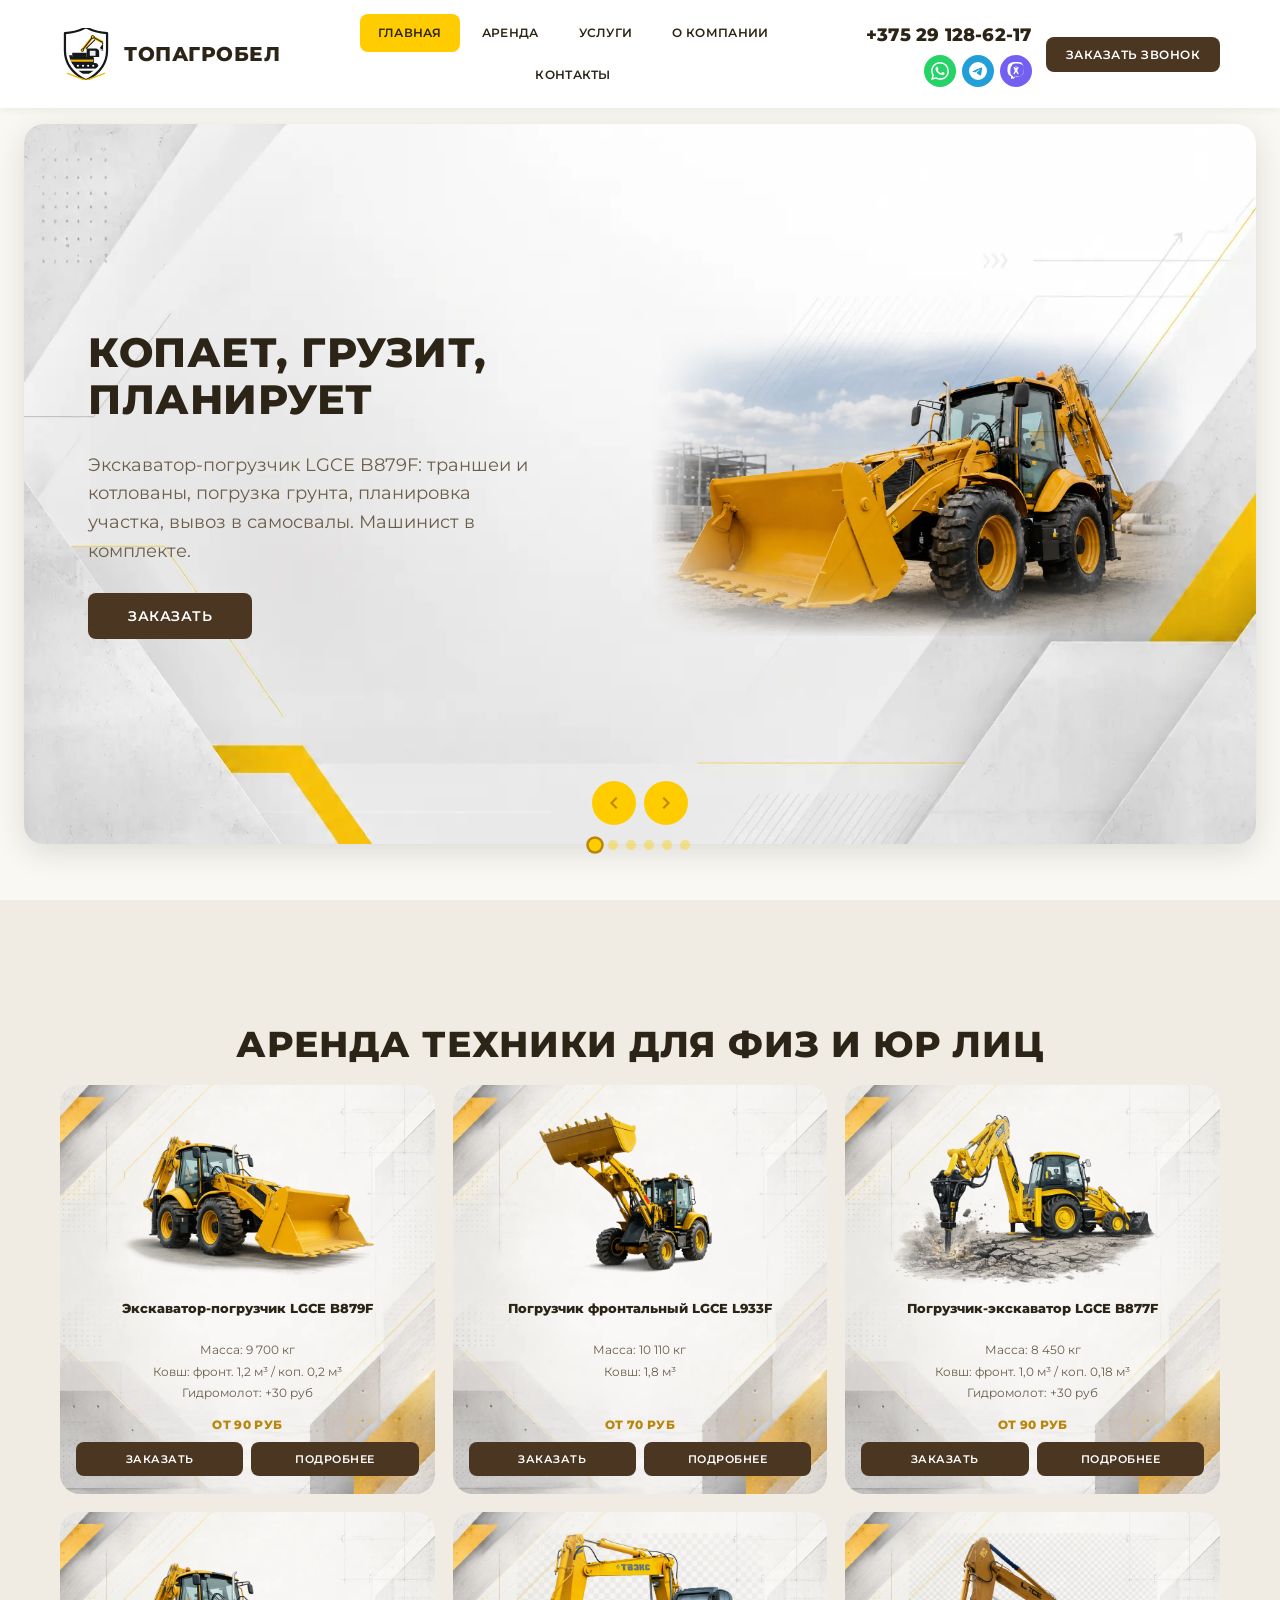
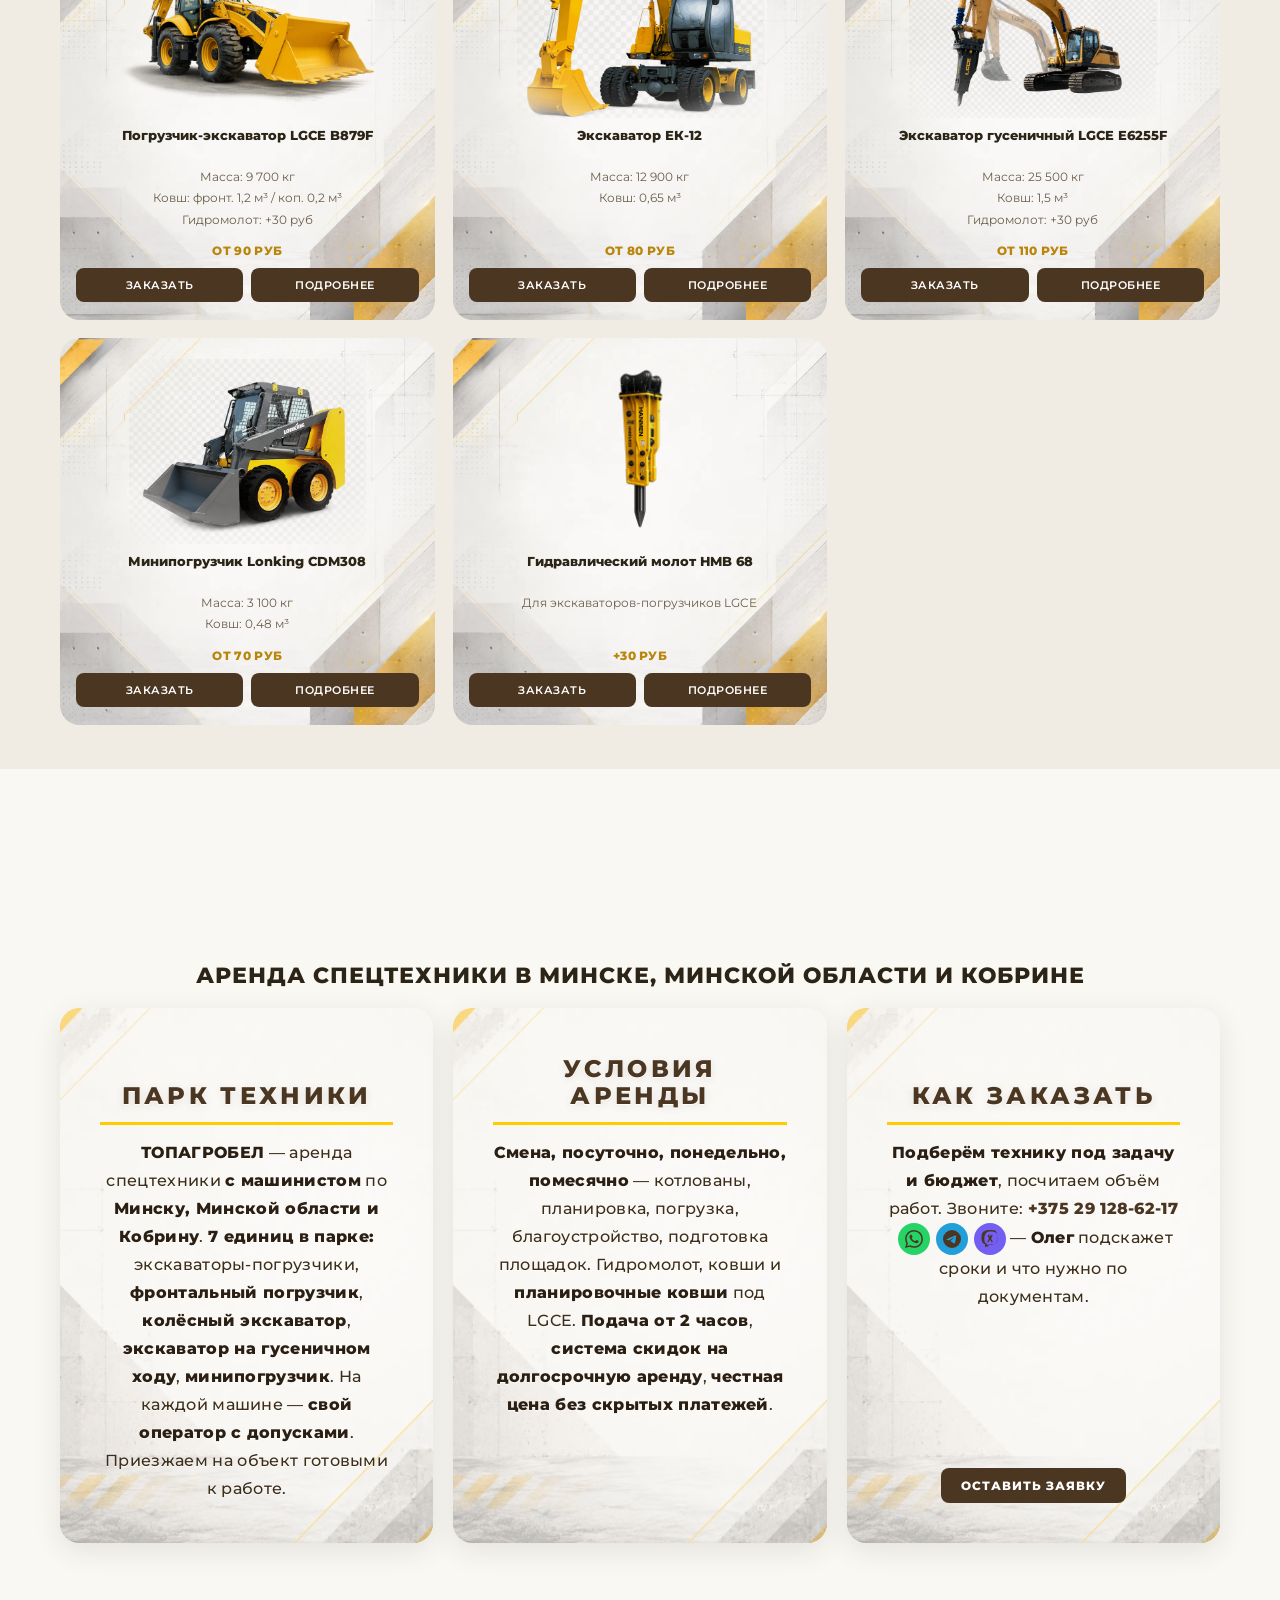
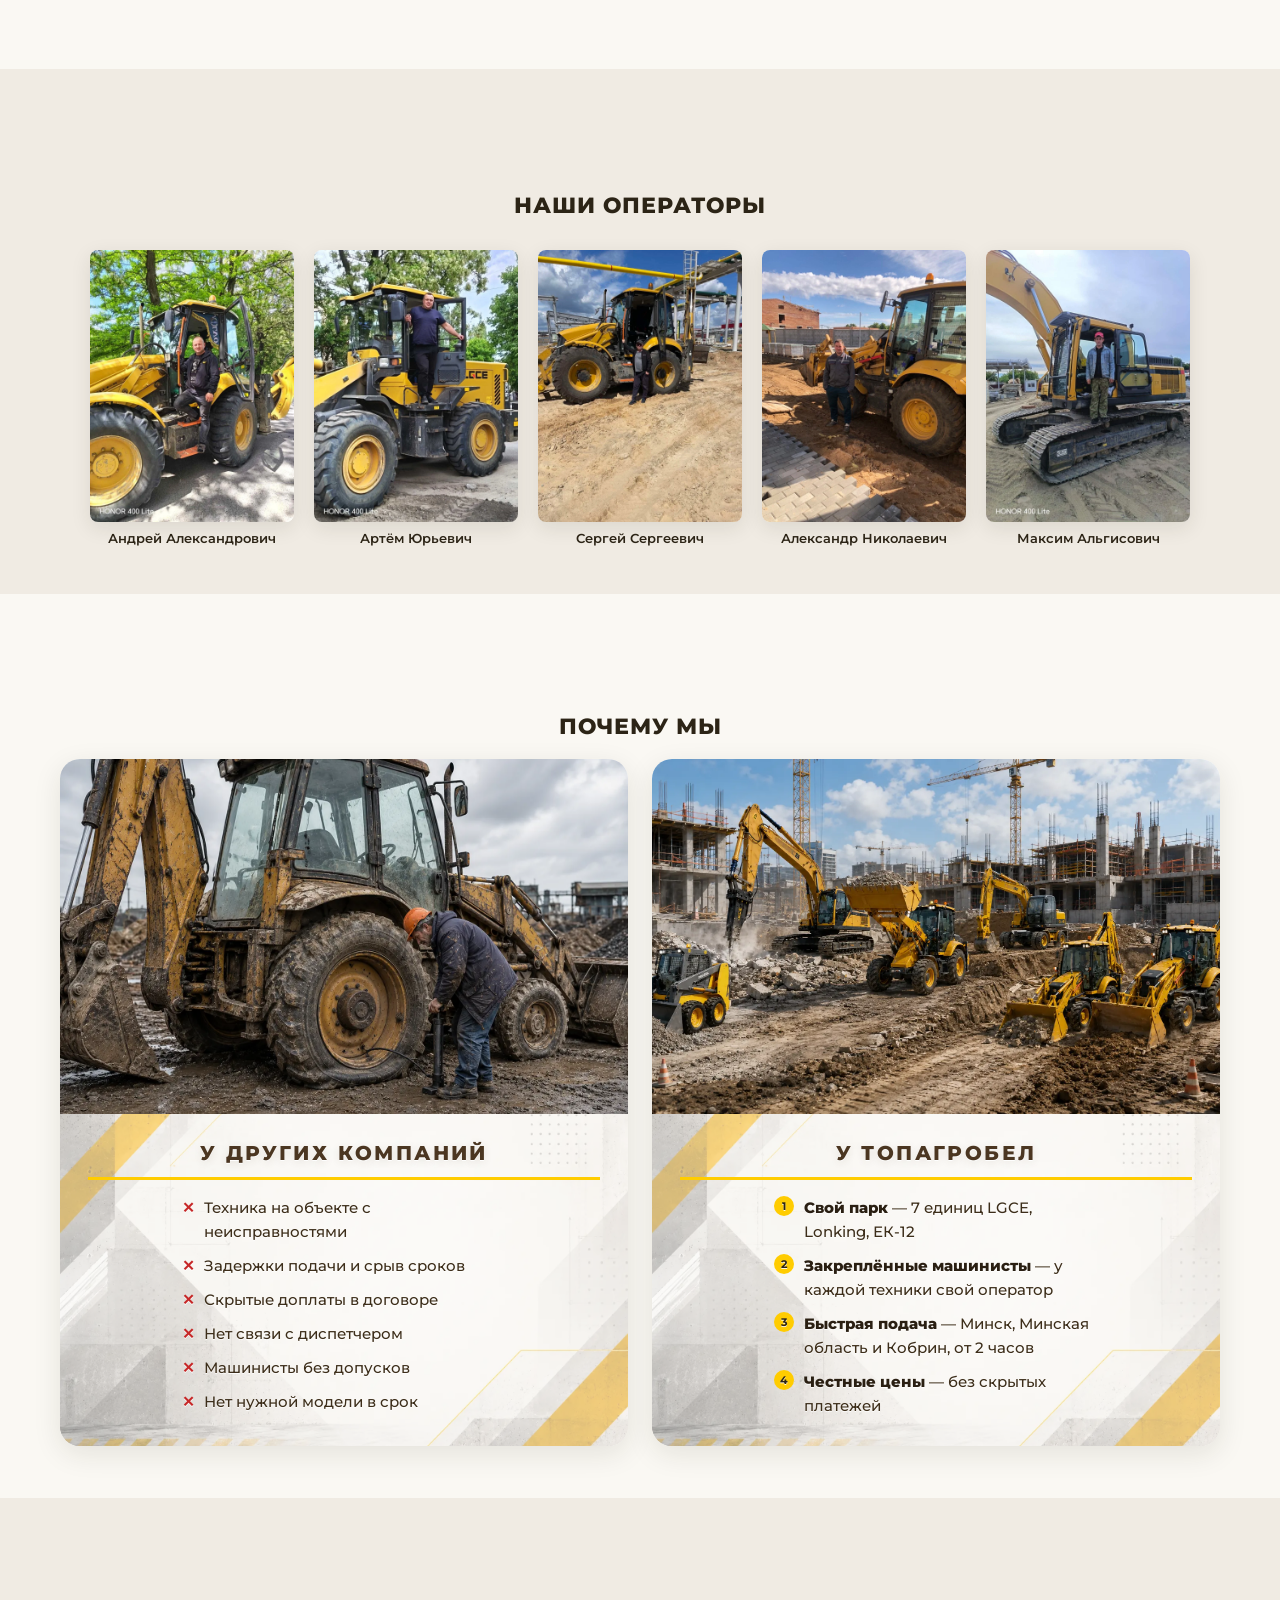
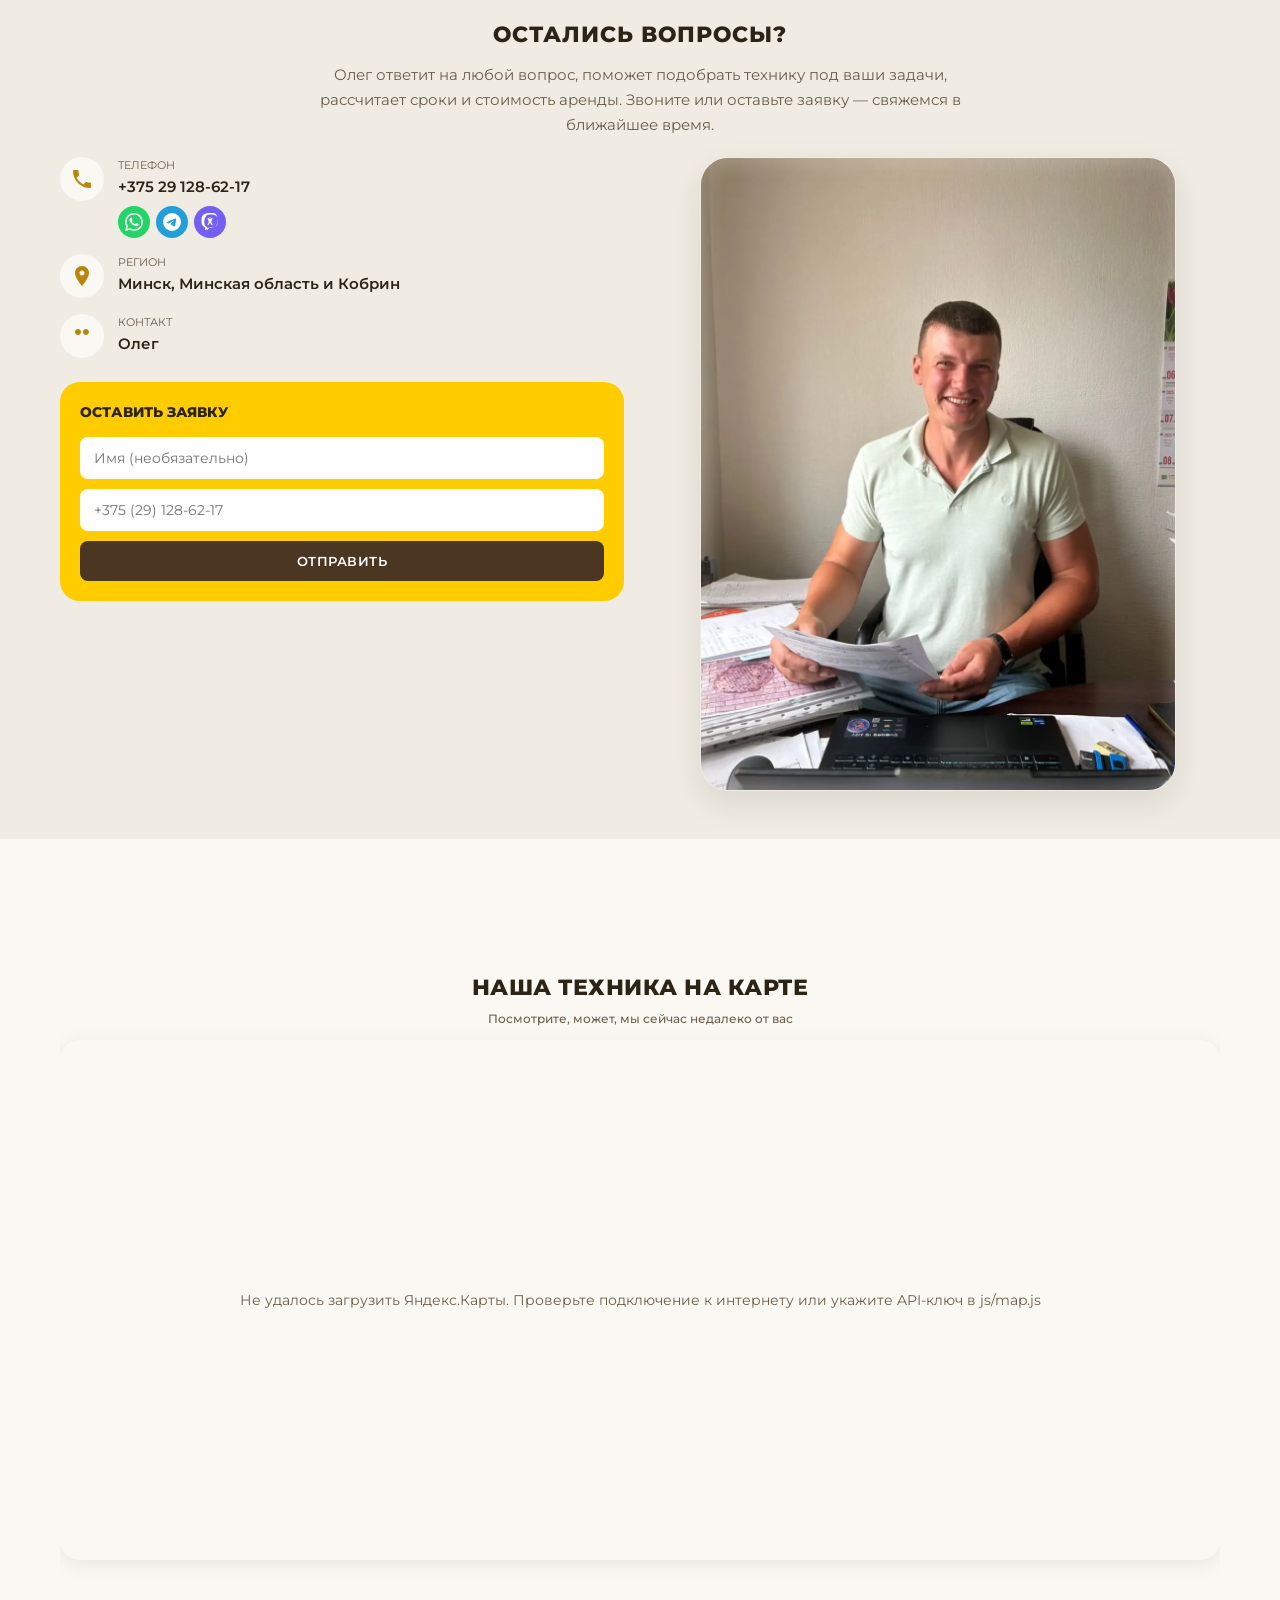
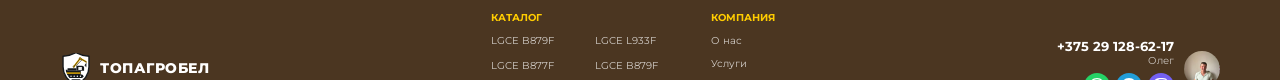
==== commit cee1a8ac: "FinalVersion" ====
--- a/index.html
+++ b/index.html
@@ -3,8 +3,8 @@
 <head>
   <meta charset="UTF-8">
   <meta name="viewport" content="width=device-width, initial-scale=1.0">
-  <title>ТопАгроБел — Аренда спецтехники в Минске и Минской области</title>
-  <meta name="description" content="Аренда спецтехники с машинистом: LGCE, Lonking, ЕК-12. 7 единиц техники. Минск и Минская область. +375 29 128-62-17, Олег.">
+  <title>ТОПАГРОБЕЛ — Аренда спецтехники в Минске, Минской области и Кобрине</title>
+  <meta name="description" content="Аренда спецтехники с машинистом: LGCE, Lonking, ЕК-12. 7 единиц техники. Минск, Минская область и Кобрин. +375 29 128-62-17, Олег.">
   <link rel="icon" href="images/logo_ekskavator_nadezhny_variant_1.svg" type="image/svg+xml">
   <link rel="preconnect" href="https://fonts.googleapis.com">
   <link rel="preconnect" href="https://fonts.gstatic.com" crossorigin>
@@ -19,13 +19,13 @@
       <a href="#top" class="logo header__logo">
         <img
           src="images/logo_ekskavator_nadezhny_variant_1.svg"
-          alt="ТопАгроБел"
+          alt="ТОПАГРОБЕЛ"
           class="logo__img"
           width="52"
           height="52"
           decoding="async"
         >
-        <span class="logo__text">ТопАгроБел</span>
+        <span class="logo__text">ТОПАГРОБЕЛ</span>
       </a>
 
       <button type="button" class="header__burger" id="headerBurger" aria-label="Открыть меню" aria-expanded="false" aria-controls="navMobile">
@@ -55,14 +55,24 @@
   <div class="nav-mobile" id="navMobile" aria-hidden="true">
     <button type="button" class="nav-mobile__backdrop" data-close-nav aria-label="Закрыть меню"></button>
     <nav class="nav-mobile__panel" aria-label="Мобильная навигация">
-      <a href="#top" class="nav-mobile__link">Главная</a>
-      <a href="#catalog" class="nav-mobile__link">Аренда</a>
-      <a href="#services" class="nav-mobile__link">Услуги</a>
-      <a href="#about" class="nav-mobile__link">О компании</a>
-      <a href="#contacts" class="nav-mobile__link">Контакты</a>
-      <a href="tel:+375291286217" class="btn btn--yellow btn--full nav-mobile__call">+375 29 128-62-17</a>
-      <div data-messenger-links data-messenger-nav></div>
-      <button type="button" class="btn btn--brown btn--full" data-open-order data-order-from="Меню" data-close-nav>Заказать звонок</button>
+      <div class="nav-mobile__head">
+        <span class="nav-mobile__brand">ТОПАГРОБЕЛ</span>
+        <button type="button" class="nav-mobile__close" data-close-nav aria-label="Закрыть меню">
+          <svg width="22" height="22" viewBox="0 0 24 24" fill="currentColor" aria-hidden="true"><path d="M19 6.41L17.59 5 12 10.59 6.41 5 5 6.41 10.59 12 5 17.59 6.41 19 12 13.41 17.59 19 19 17.59 13.41 12z"/></svg>
+        </button>
+      </div>
+      <div class="nav-mobile__links">
+        <a href="#top" class="nav-mobile__link" data-close-nav>Главная</a>
+        <a href="#catalog" class="nav-mobile__link" data-close-nav>Аренда</a>
+        <a href="#services" class="nav-mobile__link" data-close-nav>Услуги</a>
+        <a href="#about" class="nav-mobile__link" data-close-nav>О компании</a>
+        <a href="#contacts" class="nav-mobile__link" data-close-nav>Контакты</a>
+      </div>
+      <div class="nav-mobile__actions">
+        <a href="tel:+375291286217" class="btn btn--yellow btn--full nav-mobile__call">+375 29 128-62-17</a>
+        <div data-messenger-links data-messenger-nav></div>
+        <button type="button" class="btn btn--brown btn--full" data-open-order data-order-from="Меню" data-close-nav>Заказать звонок</button>
+      </div>
     </nav>
   </div>
 
@@ -95,28 +105,16 @@
   <!-- About -->
   <section class="about-text screen-section section--bg-a" id="about">
     <div class="container">
-      <h2 class="section-title">Аренда спецтехники в Минске и Минской области</h2>
+      <h2 class="section-title">Аренда спецтехники в Минске, Минской области и Кобрине</h2>
       <div class="about-text__grid" id="aboutCardsGrid"></div>
     </div>
   </section>
 
-  <!-- Video -->
+  <!-- Team -->
   <section class="factory-video screen-section section--bg-b" id="portfolio">
     <div class="container factory-video__inner">
-      <h2 class="section-title">Наши ребята строят заводы</h2>
-      <div class="factory-video__grid">
-        <div class="factory-video__embed">
-          <iframe
-            src="https://www.youtube.com/embed/_KDpv7E0u4k"
-            title="Наши ребята строят заводы — ТопАгроБел"
-            allow="accelerometer; autoplay; clipboard-write; encrypted-media; gyroscope; picture-in-picture; web-share"
-            referrerpolicy="strict-origin-when-cross-origin"
-            allowfullscreen
-            loading="lazy"
-          ></iframe>
-        </div>
-        <div class="factory-video__drivers" id="factoryDrivers" aria-label="Наши машинисты"></div>
-      </div>
+      <h2 class="section-title">Наши операторы</h2>
+      <div class="factory-video__drivers" id="factoryDrivers" aria-label="Наши операторы"></div>
     </div>
   </section>
 
@@ -127,7 +125,7 @@
       <div class="compare__grid">
         <article class="compare__card">
           <div class="compare__image">
-            <img src="images/Конкуренты.webp" alt="Проблемы аренды техники у других компаний" loading="lazy">
+            <img src="images/competitors.webp" alt="Проблемы аренды техники у других компаний" loading="lazy">
           </div>
           <div class="compare__list compare__list--backtext">
             <h3 class="compare__card-title">У других компаний</h3>
@@ -144,14 +142,14 @@
 
         <article class="compare__card">
           <div class="compare__image">
-            <img src="images/мы.webp" alt="Парк спецтехники ТопАгроБел" loading="lazy">
+            <img src="images/us.webp" alt="Парк спецтехники ТОПАГРОБЕЛ" loading="lazy">
           </div>
           <div class="compare__list compare__list--backtext">
-            <h3 class="compare__card-title">У ТопАгроБел</h3>
+            <h3 class="compare__card-title">У ТОПАГРОБЕЛ</h3>
             <ol class="compare__items compare__items--good">
               <li><strong>Свой парк</strong> — 7 единиц LGCE, Lonking, ЕК-12</li>
               <li><strong>Закреплённые машинисты</strong> — у каждой техники свой оператор</li>
-              <li><strong>Быстрая подача</strong> — Минск и область, от 2 часов</li>
+              <li><strong>Быстрая подача</strong> — Минск, Минская область и Кобрин, от 2 часов</li>
               <li><strong>Честные цены</strong> — без скрытых платежей</li>
             </ol>
           </div>
@@ -164,6 +162,7 @@
   <section class="consultation screen-section section--bg-b" id="cta">
     <div class="container">
       <h2 class="section-title">Остались вопросы?</h2>
+      <p class="consultation__lead">Олег ответит на любой вопрос, поможет подобрать технику под ваши задачи, рассчитает сроки и стоимость аренды. Звоните или оставьте заявку — свяжемся в ближайшее время.</p>
       <div class="consultation__inner">
         <div class="consultation__left">
           <div class="consultation__contacts">
@@ -179,7 +178,7 @@
               <div class="contact-item__icon"><svg width="24" height="24" viewBox="0 0 24 24" fill="currentColor"><path d="M12 2C8.13 2 5 5.13 5 9c0 5.25 7 13 7 13s7-7.75 7-13c0-3.87-3.13-7-7-7zm0 9.5c-1.38 0-2.5-1.12-2.5-2.5s1.12-2.5 2.5-2.5 2.5 1.12 2.5 2.5-1.12 2.5-2.5 2.5z"/></svg></div>
               <div>
                 <p class="contact-item__label">Регион</p>
-                <p class="contact-item__value">Минск и Минская область</p>
+                <p class="contact-item__value">Минск, Минская область и Кобрин</p>
               </div>
             </div>
             <div class="contact-item">
@@ -199,7 +198,7 @@
         </div>
         <div class="consultation__photo">
           <div class="consultation__photo-frame">
-            <img src="images/Cast/Oleg.webp" alt="Олег — менеджер ТопАгроБел" loading="lazy" width="500" height="600">
+            <img src="images/Cast/Oleg.webp" alt="Олег — менеджер ТОПАГРОБЕЛ" loading="lazy" width="500" height="600">
           </div>
         </div>
       </div>
@@ -214,7 +213,7 @@
           <h2 class="map-section__title">Наша техника на карте</h2>
           <p class="map-section__hint">Посмотрите, может, мы сейчас недалеко от вас</p>
         </div>
-        <div id="yandexMap" class="map-section__map" aria-label="Карта расположения техники ТопАгроБел"></div>
+        <div id="yandexMap" class="map-section__map" aria-label="Карта расположения техники ТОПАГРОБЕЛ"></div>
       </section>
     </div>
 
@@ -224,13 +223,13 @@
           <a href="#top" class="logo logo--footer">
             <img
               src="images/logo_ekskavator_nadezhny_variant_1.svg"
-              alt="ТопАгроБел"
+              alt="ТОПАГРОБЕЛ"
               class="logo__img"
               width="32"
               height="32"
               decoding="async"
             >
-            <span class="logo__text">ТопАгроБел</span>
+            <span class="logo__text">ТОПАГРОБЕЛ</span>
           </a>
           <nav class="footer__nav">
             <div class="footer__col footer__col--catalog">
@@ -252,12 +251,12 @@
               <p class="footer__manager">Олег</p>
               <div data-messenger-links data-messenger-compact></div>
             </div>
-            <img src="images/Cast/Oleg.webp" alt="Олег — менеджер ТопАгроБел" class="footer__photo" width="36" height="36" loading="lazy">
+            <img src="images/Cast/Oleg.webp" alt="Олег — менеджер ТОПАГРОБЕЛ" class="footer__photo" width="36" height="36" loading="lazy">
           </div>
         </div>
       </div>
       <div class="footer__bottom">
-        <p>&copy; 2026 ТопАгроБел. Аренда спецтехники в Минске и Минской области.</p>
+        <p>&copy; 2026 ТОПАГРОБЕЛ. Аренда спецтехники в Минске, Минской области и Кобрине.</p>
       </div>
     </footer>
   </div>
--- a/css/style.css
+++ b/css/style.css
@@ -125,6 +125,15 @@
   background: var(--btn-brown-hover);
 }
 
+.btn--ghost {
+  background: var(--gray-bg);
+  color: var(--text);
+}
+
+.btn--ghost:hover {
+  background: var(--section-bg-b);
+}
+
 .btn--sm { padding: 10px 20px; font-size: 12px; }
 .btn--full { width: 100%; }
 
@@ -152,6 +161,7 @@
   z-index: 100;
   background: var(--white);
   box-shadow: 0 2px 8px rgba(0, 0, 0, 0.06);
+  transition: transform var(--transition), box-shadow var(--transition);
 }
 
 .header__bar {
@@ -274,7 +284,7 @@
 
 .messenger-links--nav {
   justify-content: center;
-  margin: 8px 0 4px;
+  margin: 0;
 }
 
 .messenger-link {
@@ -592,17 +602,19 @@
 
 .nav-mobile__panel {
   position: absolute;
-  top: 0;
-  right: 0;
-  width: min(300px, 88vw);
-  height: 100%;
-  padding: calc(var(--header-h) + 16px) 20px 24px;
+  top: 12px;
+  right: 12px;
+  width: min(320px, calc(100vw - 24px));
+  max-height: calc(100dvh - 24px);
+  padding: 16px;
   background: var(--white);
-  box-shadow: -8px 0 32px rgba(0, 0, 0, 0.12);
-  display: flex;
-  flex-direction: column;
-  gap: 8px;
-  transform: translateX(100%);
+  border-radius: var(--radius-card);
+  box-shadow: 0 16px 48px rgba(0, 0, 0, 0.18);
+  display: flex;
+  flex-direction: column;
+  gap: 12px;
+  overflow-y: auto;
+  transform: translateX(calc(100% + 16px));
   transition: transform var(--transition);
 }
 
@@ -610,11 +622,50 @@
   transform: translateX(0);
 }
 
+.nav-mobile__head {
+  display: flex;
+  align-items: center;
+  justify-content: space-between;
+  gap: 12px;
+  padding-bottom: 4px;
+  border-bottom: 1px solid var(--gray-border);
+}
+
+.nav-mobile__brand {
+  font-size: 15px;
+  font-weight: 800;
+  letter-spacing: 0.5px;
+}
+
+.nav-mobile__close {
+  display: flex;
+  align-items: center;
+  justify-content: center;
+  width: 40px;
+  height: 40px;
+  border: none;
+  border-radius: var(--radius);
+  background: var(--gray-bg);
+  color: var(--text);
+  cursor: pointer;
+  flex-shrink: 0;
+}
+
+.nav-mobile__close:hover {
+  background: var(--section-bg-b);
+}
+
+.nav-mobile__links {
+  display: flex;
+  flex-direction: column;
+  gap: 2px;
+}
+
 .nav-mobile__link {
   display: block;
-  padding: 14px 12px;
+  padding: 11px 10px;
   font-weight: 700;
-  font-size: 14px;
+  font-size: 13px;
   text-transform: uppercase;
   border-radius: var(--radius);
 }
@@ -623,8 +674,16 @@
   background: var(--gray-bg);
 }
 
+.nav-mobile__actions {
+  display: flex;
+  flex-direction: column;
+  gap: 10px;
+  padding-top: 4px;
+  border-top: 1px solid var(--gray-border);
+}
+
 .nav-mobile__call {
-  margin-top: 12px;
+  margin-top: 0;
 }
 
 .mobile-call-bar {
@@ -1031,64 +1090,40 @@
 
 .reviews-swiper { flex: 1; overflow: hidden; }
 
-/* Factory video */
+/* Factory team */
+.factory-video.screen-section {
+  height: auto;
+  min-height: 0;
+  overflow: visible;
+  padding: calc(var(--header-h) + 12px) 0 48px;
+}
+
 .factory-video.screen-section > .container {
   align-items: center;
   overflow: visible;
+  max-height: none;
+  justify-content: flex-start;
 }
 
 .factory-video__inner {
   display: flex;
   flex-direction: column;
   align-items: stretch;
-  justify-content: center;
+  justify-content: flex-start;
   flex: 0 1 auto;
   width: 100%;
   min-height: 0;
-  gap: 16px;
-}
-
-.factory-video__grid {
-  display: grid;
-  grid-template-columns: minmax(0, 1.05fr) minmax(0, 0.95fr);
-  gap: clamp(20px, 3vw, 32px);
-  align-items: stretch;
-  width: 100%;
-  flex: 1;
-  min-height: 0;
-}
-
-.factory-video__embed {
-  --factory-video-max-h: calc(100dvh - var(--header-h) - 12rem);
-  position: relative;
-  width: 100%;
-  max-height: var(--factory-video-max-h);
-  aspect-ratio: 16 / 9;
-  height: auto;
-  align-self: start;
-  border-radius: var(--radius-card);
-  overflow: hidden;
-  box-shadow: 0 8px 32px rgba(0, 0, 0, 0.12);
-  background: #000;
-}
-
-.factory-video__embed iframe {
-  position: absolute;
-  inset: 0;
-  width: 100%;
-  height: 100%;
-  border: 0;
+  gap: 12px;
 }
 
 .factory-video__drivers {
   display: grid;
-  grid-template-columns: repeat(3, minmax(0, 1fr));
-  gap: clamp(10px, 1.5vw, 16px);
+  grid-template-columns: repeat(5, minmax(0, 1fr));
+  gap: clamp(12px, 2vw, 20px);
   width: 100%;
+  max-width: 1100px;
+  margin: 0 auto;
   min-width: 0;
-  min-height: 0;
-  height: 100%;
-  align-self: stretch;
 }
 
 .factory-video__driver {
@@ -1097,14 +1132,11 @@
   gap: 8px;
   margin: 0;
   min-width: 0;
-  min-height: 0;
-  height: 100%;
 }
 
 .factory-video__driver-photo {
-  flex: 1;
   width: 100%;
-  min-height: 0;
+  aspect-ratio: 3 / 4;
   border-radius: var(--radius);
   overflow: hidden;
   box-shadow: 0 6px 20px rgba(44, 36, 22, 0.1);
@@ -1285,9 +1317,26 @@
 }
 
 /* Consultation */
+.consultation.screen-section {
+  height: auto;
+  min-height: 0;
+  overflow: visible;
+  padding: calc(var(--header-h) + 12px) 0 48px;
+}
+
 .consultation.screen-section > .container {
   max-height: none;
   overflow: visible;
+  justify-content: flex-start;
+}
+
+.consultation__lead {
+  font-size: clamp(13px, 1.6vw, 15px);
+  line-height: 1.65;
+  color: var(--text-light);
+  text-align: center;
+  max-width: 680px;
+  margin: -4px auto 20px;
 }
 
 .consultation__inner {
@@ -1569,27 +1618,40 @@
   width: 100%;
   max-height: 85vh;
   overflow-y: auto;
-  padding: 28px 24px 24px;
+  padding: 44px 24px 24px;
   z-index: 1;
 }
 
 .modal__close {
   position: absolute;
-  top: 8px;
-  right: 12px;
+  top: 10px;
+  right: 10px;
+  display: flex;
+  align-items: center;
+  justify-content: center;
+  width: 44px;
+  height: 44px;
   border: none;
-  background: none;
-  font-size: 28px;
+  border-radius: var(--radius);
+  background: var(--gray-bg);
+  font-size: 32px;
+  font-weight: 400;
   cursor: pointer;
   line-height: 1;
-  color: var(--text-light);
+  color: var(--text);
+  transition: background var(--transition);
+}
+
+.modal__close:hover {
+  background: var(--section-bg-b);
 }
 
 .modal__title { font-size: 16px; font-weight: 800; margin-bottom: 8px; text-transform: uppercase; }
 .modal__desc {
   font-size: 14px;
+  font-weight: 600;
   line-height: 1.6;
-  color: var(--text-light);
+  color: var(--text);
   margin-bottom: 16px;
 }
 .modal__meta { font-size: 12px; color: var(--brown); margin-bottom: 4px; }
@@ -1603,13 +1665,25 @@
 }
 
 .modal .specs td {
-  padding: 8px 12px;
-  font-size: 12px;
+  padding: 9px 12px;
+  font-size: 13px;
+  font-weight: 600;
   border-bottom: 1px solid var(--gray-border);
 }
 
 .modal .specs tr:nth-child(odd) { background: var(--gray-light); }
-.modal .specs td:first-child { font-weight: 600; color: var(--text-light); width: 45%; }
+.modal .specs td:first-child { font-weight: 700; color: var(--text-light); width: 45%; }
+.modal .specs td:last-child { color: var(--text); }
+
+.modal__actions {
+  display: grid;
+  grid-template-columns: 1fr;
+  gap: 10px;
+}
+
+.modal__back {
+  display: none;
+}
 
 .modal__dialog--order {
   max-width: 420px;
@@ -1673,32 +1747,13 @@
   }
   .screen-section > .container { max-height: none; overflow: visible; }
 
-  .factory-video__grid {
-    grid-template-columns: 1fr;
-    gap: 24px;
-  }
-
-  .factory-video__embed {
-    width: 100%;
-    max-width: 640px;
-    margin: 0 auto;
+  .factory-video.screen-section {
+    padding: calc(var(--header-h) + 8px) 0 32px;
   }
 
   .factory-video__drivers {
     grid-template-columns: repeat(3, minmax(0, 1fr));
-    max-width: 480px;
-    height: auto;
-    align-self: auto;
-    margin: 0 auto;
-  }
-
-  .factory-video__driver {
-    height: auto;
-  }
-
-  .factory-video__driver-photo {
-    flex: none;
-    aspect-ratio: 3 / 4;
+    max-width: 560px;
   }
 
   .hero-banner__content {
@@ -1755,6 +1810,14 @@
   .compare__grid {
     grid-template-columns: 1fr;
     gap: 20px;
+  }
+
+  .consultation.screen-section {
+    padding: calc(var(--header-h) + 8px) 0 32px;
+  }
+
+  .consultation__lead {
+    margin-bottom: 16px;
   }
 
   .consultation__inner {
@@ -1810,6 +1873,10 @@
   .header__phone {
     font-size: 15px;
   }
+
+  .header.header--hidden {
+    transform: translateY(-100%);
+  }
 }
 
 @media (max-width: 768px) {
@@ -1855,6 +1922,10 @@
   }
 
   .catalog-grid { grid-template-columns: 1fr; }
+  .factory-video__drivers {
+    grid-template-columns: repeat(2, minmax(0, 1fr));
+    max-width: 340px;
+  }
   .consultation__form input {
     padding: 10px 12px;
   }
@@ -1862,4 +1933,12 @@
     min-height: 320px;
     height: min(50vh, 400px);
   }
-}
+
+  .modal__actions {
+    grid-template-columns: 1fr 1fr;
+  }
+
+  .modal__back {
+    display: inline-flex;
+  }
+}
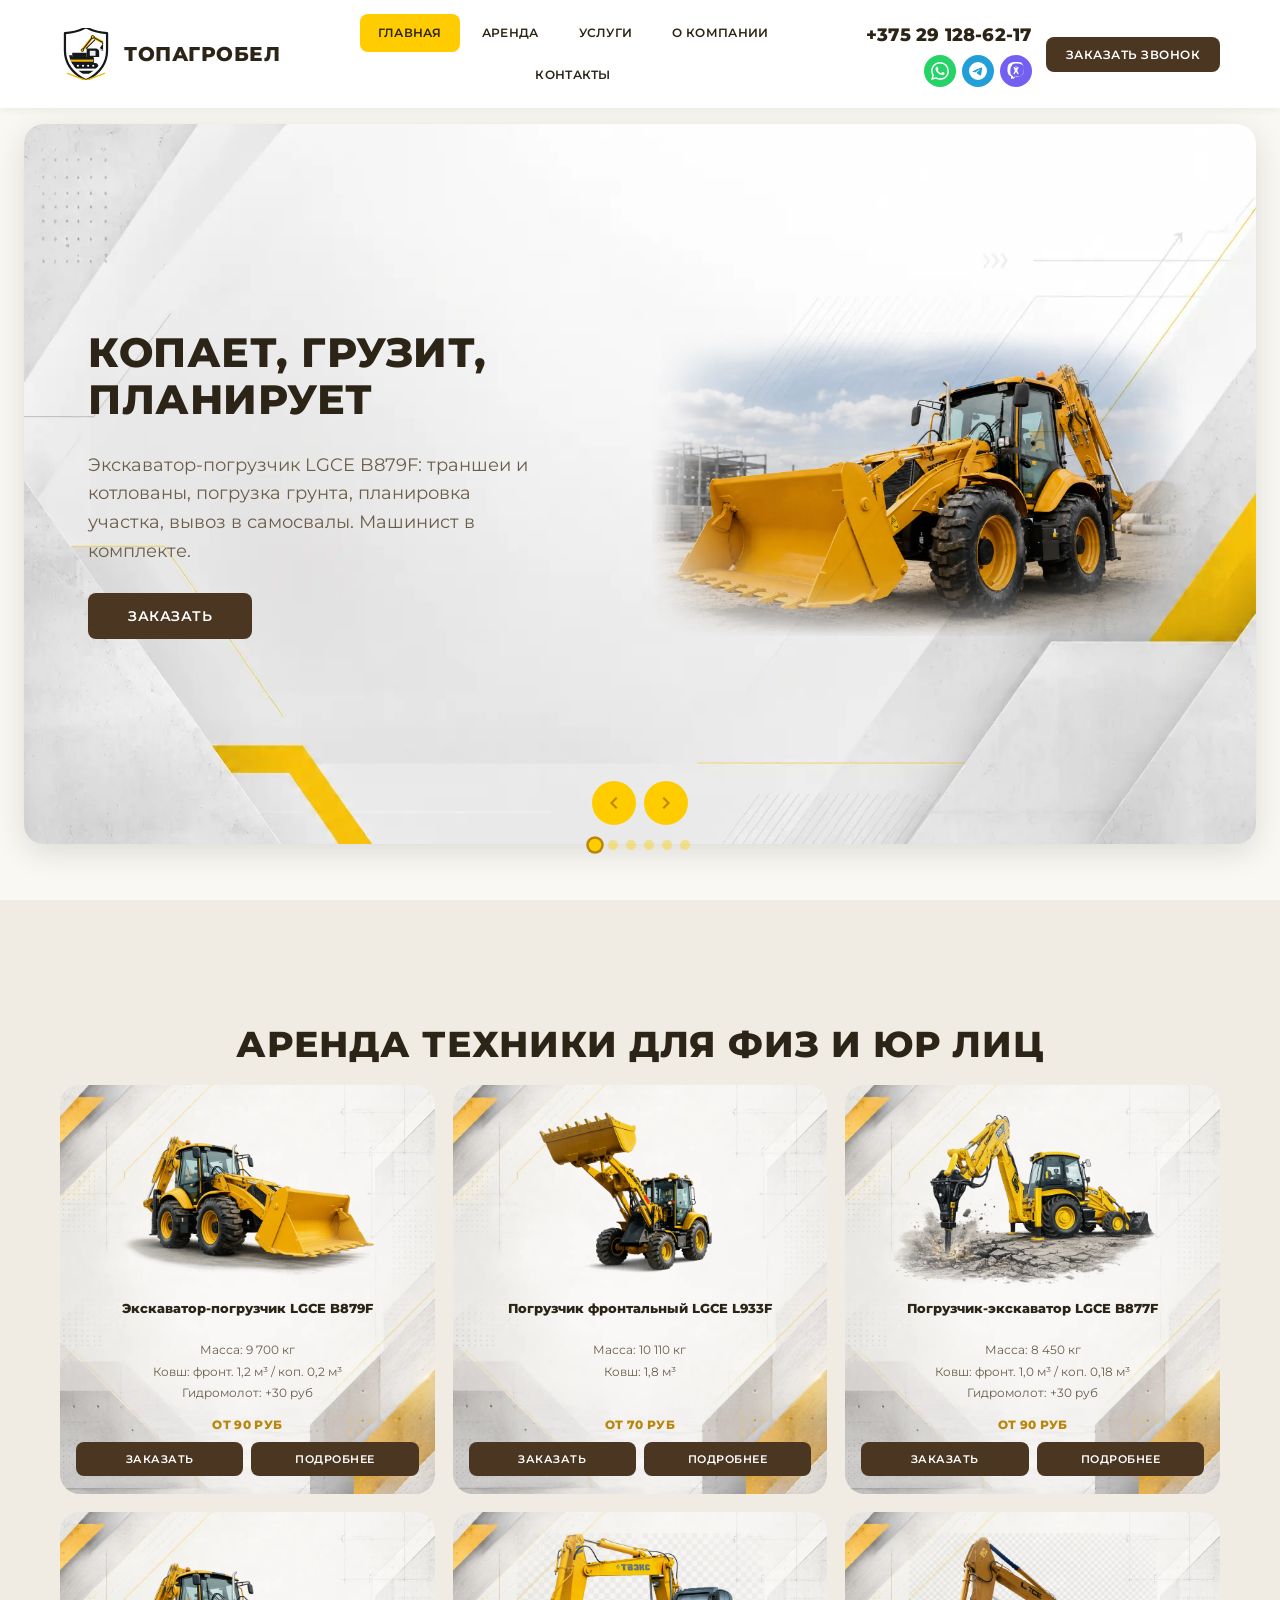
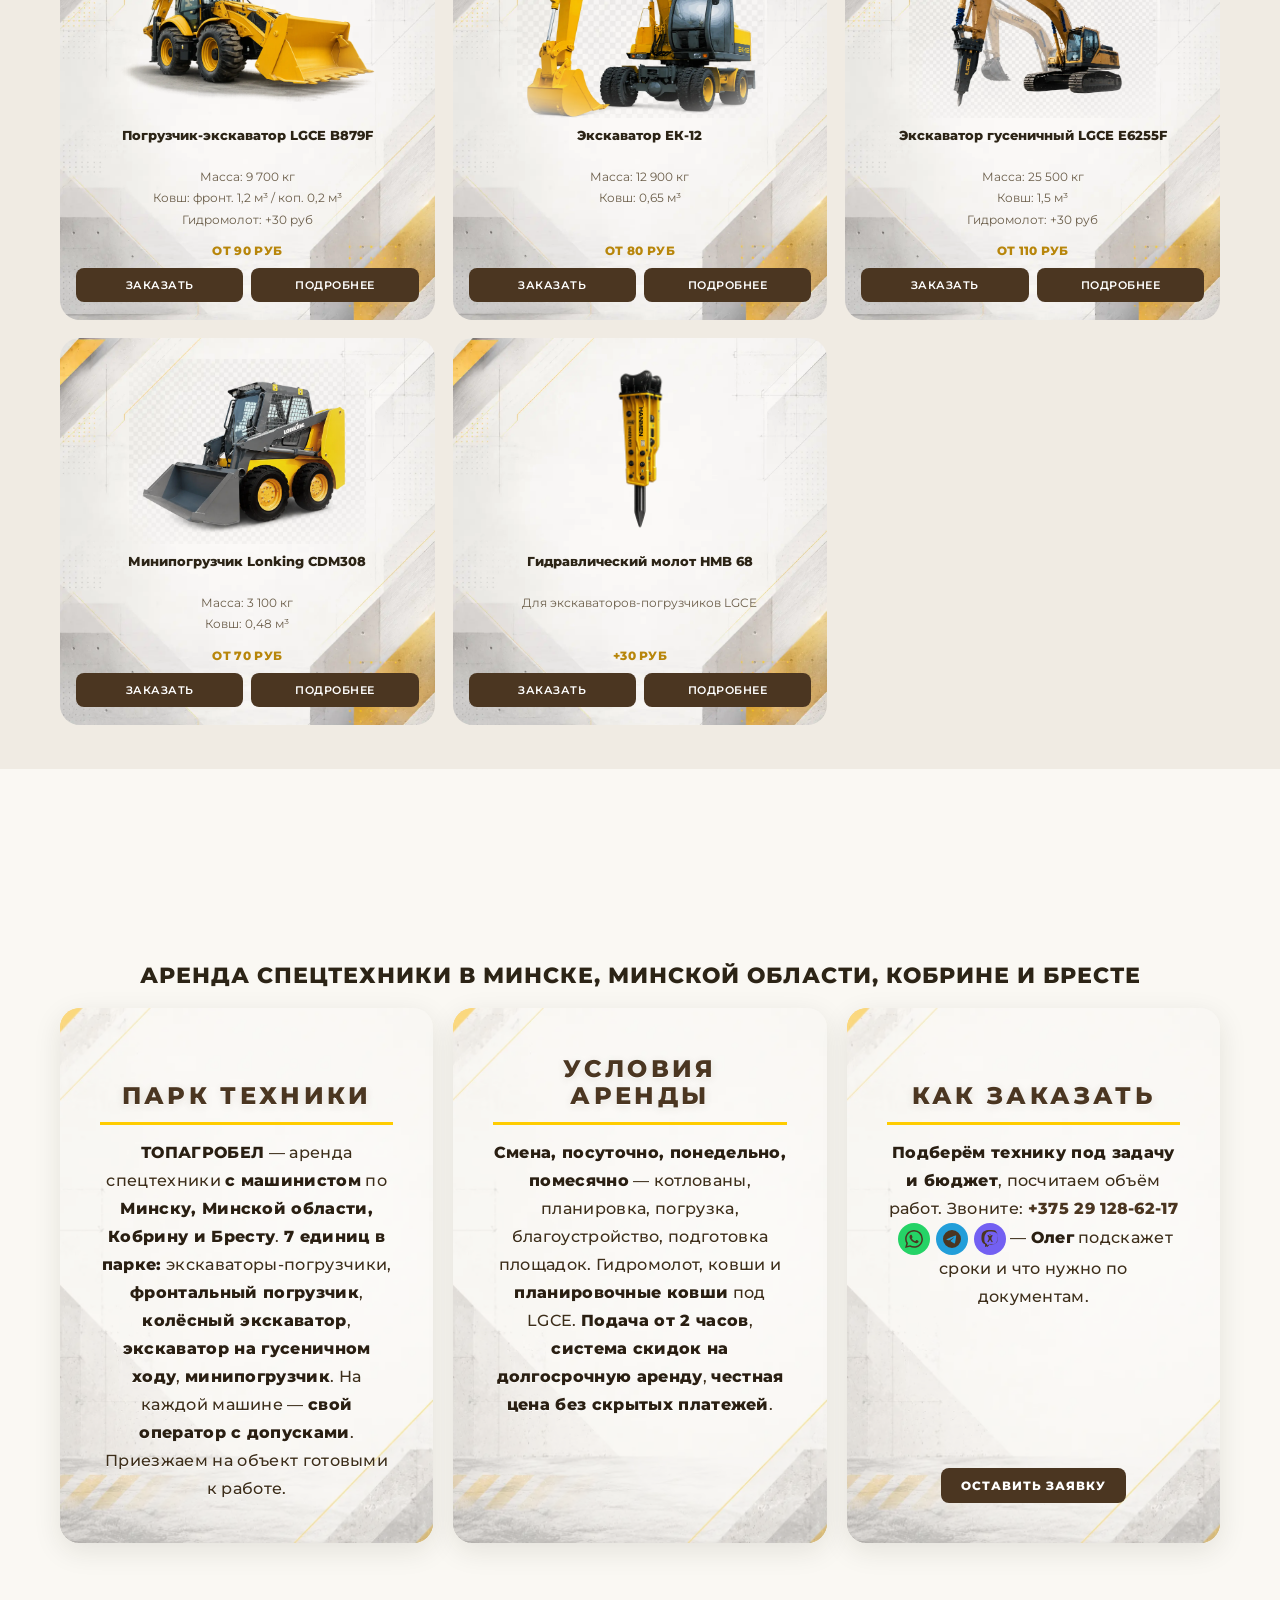
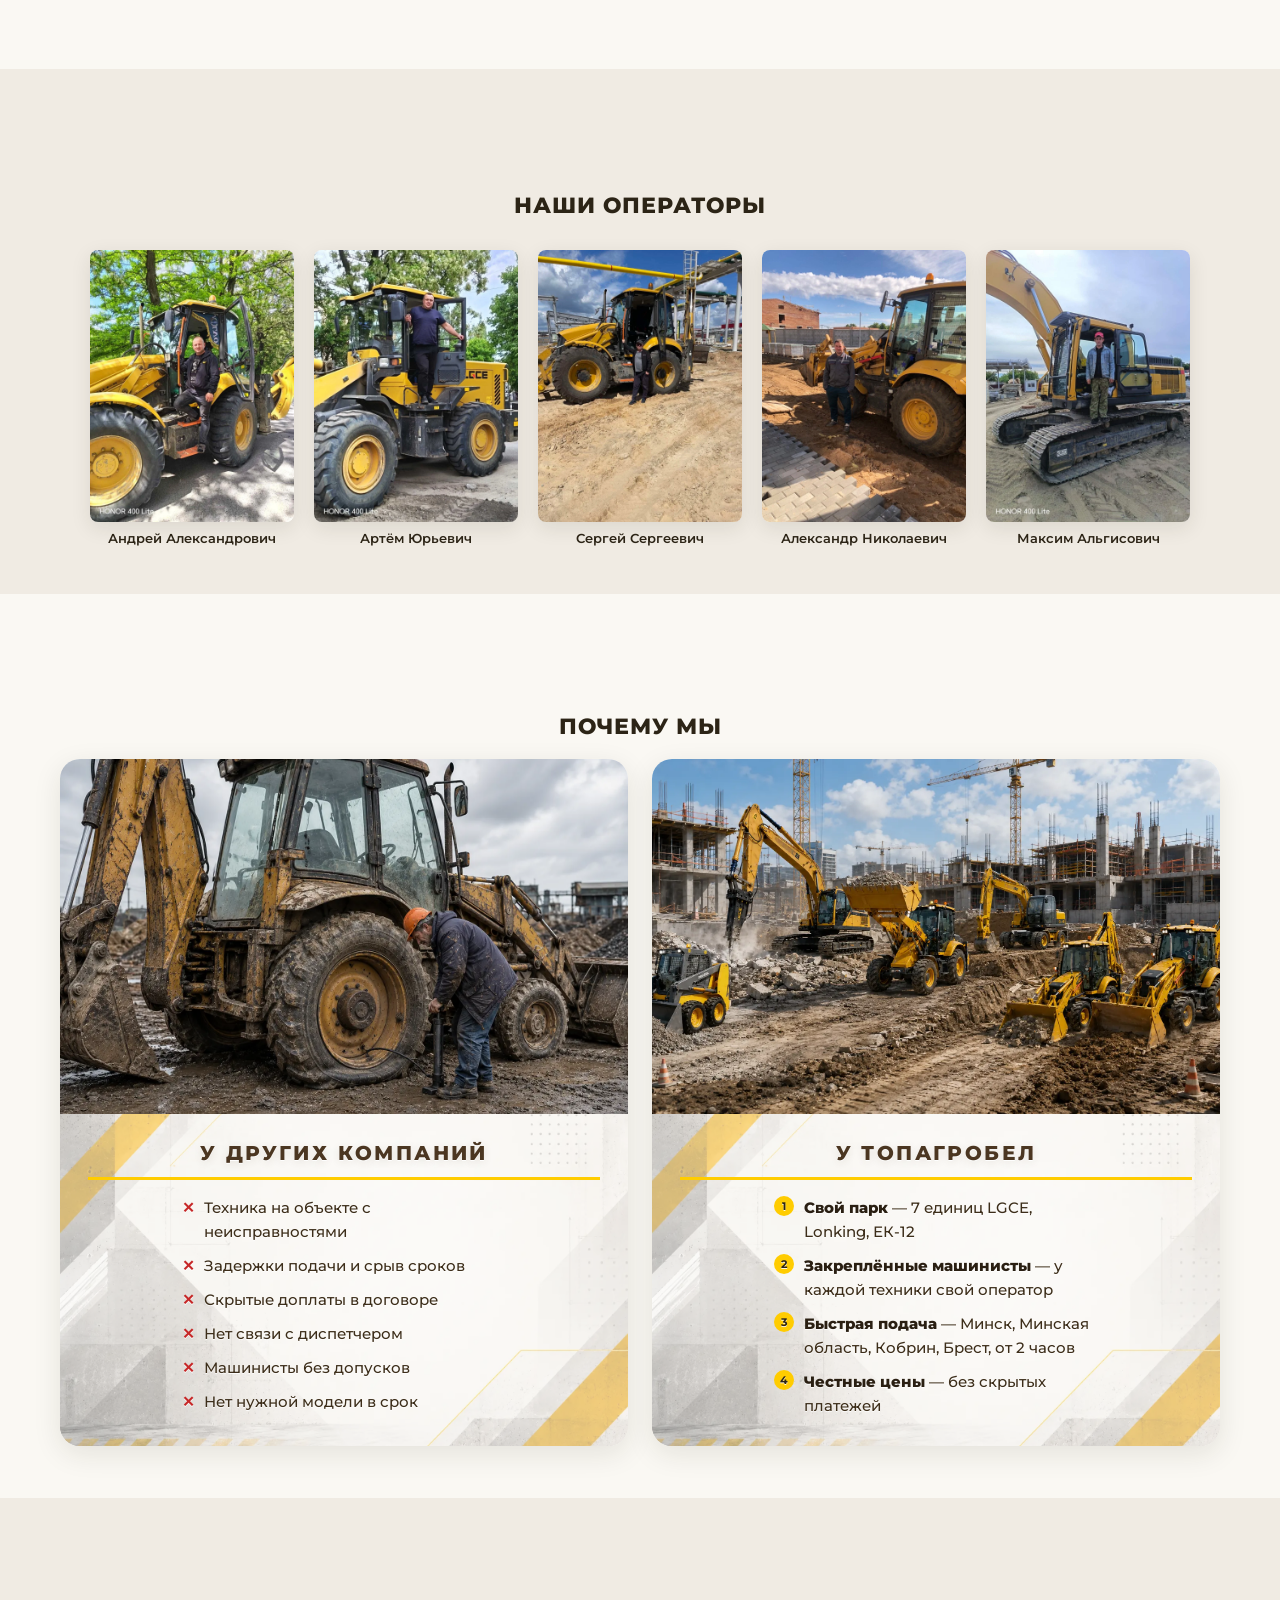
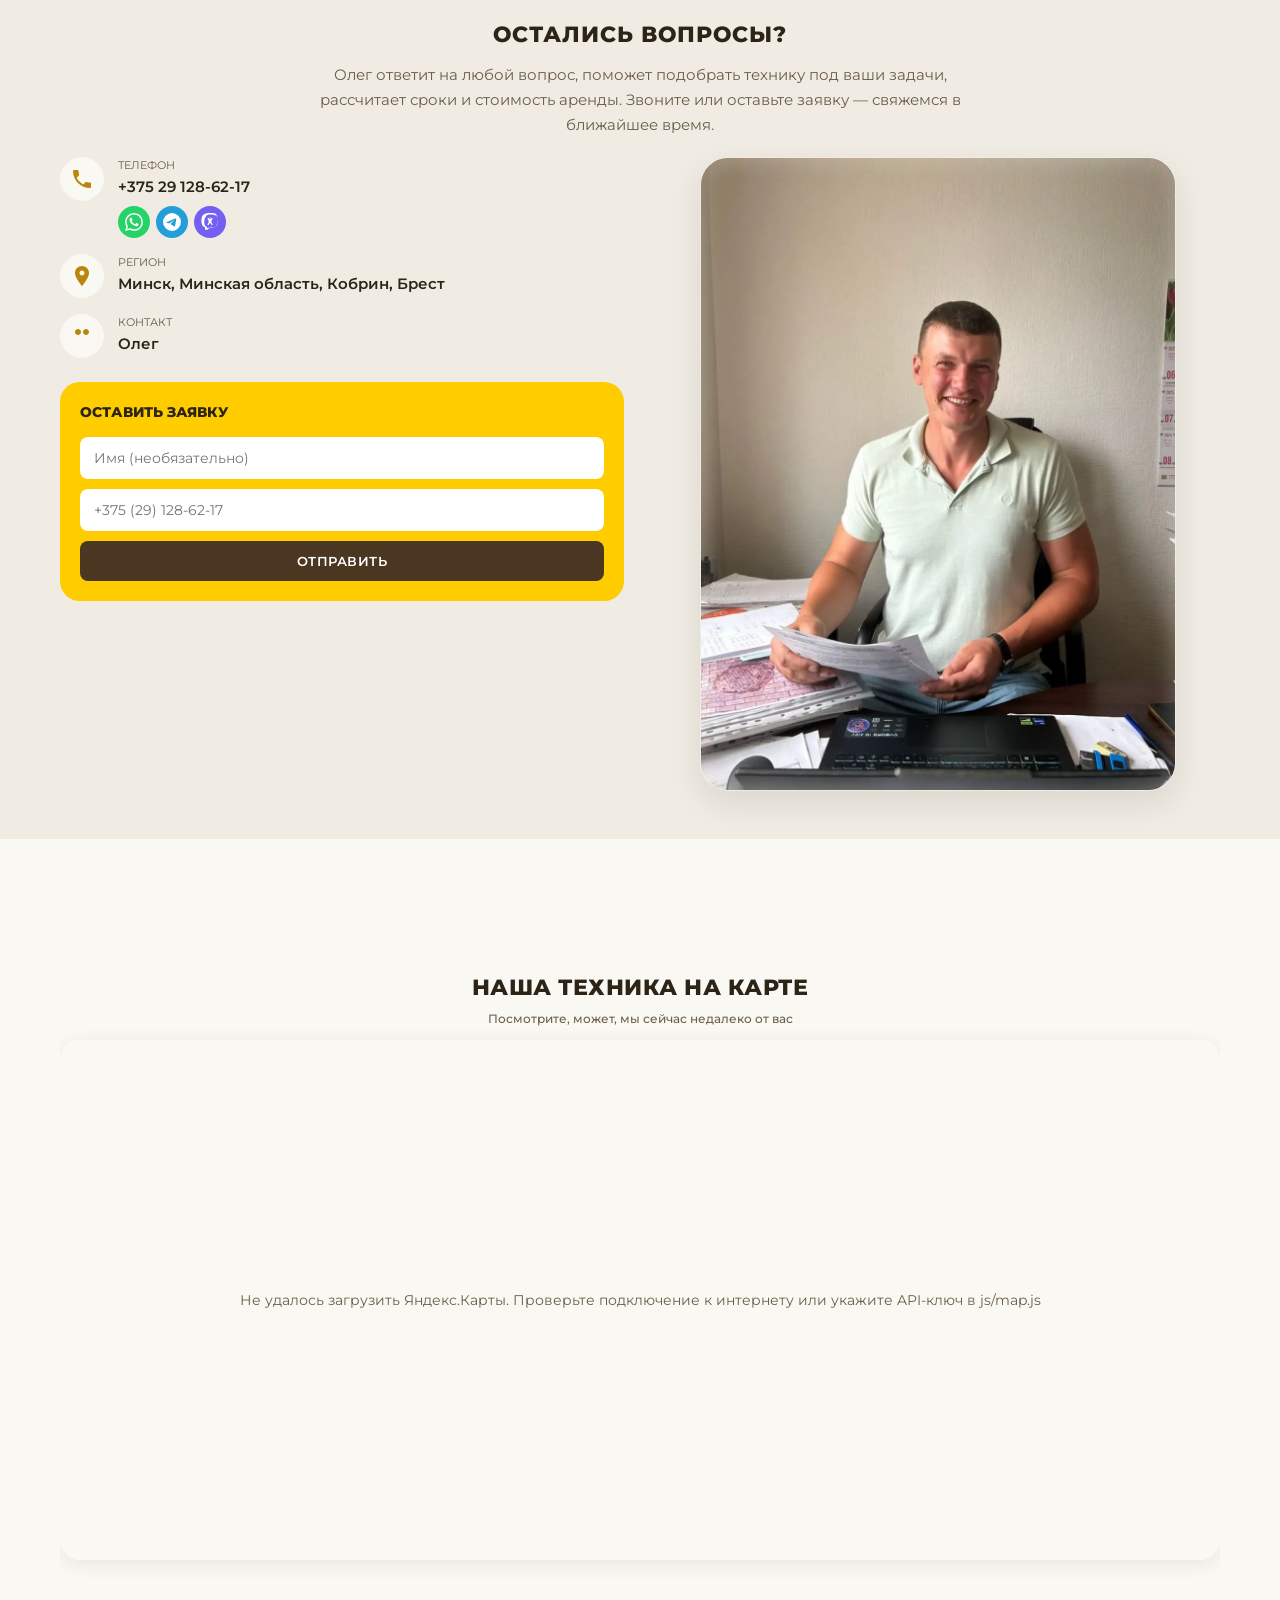
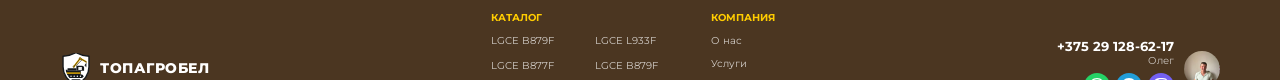
==== commit 2d0e3b2e: "complete" ====
--- a/index.html
+++ b/index.html
@@ -1,10 +1,17 @@
 <!DOCTYPE html>
 <html lang="ru">
 <head>
+  <!-- Google Tag Manager -->
+  <script>(function(w,d,s,l,i){w[l]=w[l]||[];w[l].push({'gtm.start':
+  new Date().getTime(),event:'gtm.js'});var f=d.getElementsByTagName(s)[0],
+  j=d.createElement(s),dl=l!='dataLayer'?'&l='+l:'';j.async=true;j.src=
+  'https://www.googletagmanager.com/gtm.js?id='+i+dl;f.parentNode.insertBefore(j,f);
+  })(window,document,'script','dataLayer','GTM-PWKSP5TH');</script>
+  <!-- End Google Tag Manager -->
   <meta charset="UTF-8">
   <meta name="viewport" content="width=device-width, initial-scale=1.0">
-  <title>ТОПАГРОБЕЛ — Аренда спецтехники в Минске, Минской области и Кобрине</title>
-  <meta name="description" content="Аренда спецтехники с машинистом: LGCE, Lonking, ЕК-12. 7 единиц техники. Минск, Минская область и Кобрин. +375 29 128-62-17, Олег.">
+  <title>ТОПАГРОБЕЛ — Аренда спецтехники в Минске, Минской области, Кобрине и Бресте</title>
+  <meta name="description" content="Аренда спецтехники с машинистом: LGCE, Lonking, ЕК-12. 7 единиц техники. Минск, Минская область, Кобрин, Брест. +375 29 128-62-17, Олег.">
   <link rel="icon" href="images/logo_ekskavator_nadezhny_variant_1.svg" type="image/svg+xml">
   <link rel="preconnect" href="https://fonts.googleapis.com">
   <link rel="preconnect" href="https://fonts.gstatic.com" crossorigin>
@@ -13,6 +20,10 @@
   <link rel="stylesheet" href="css/style.css">
 </head>
 <body id="top">
+  <!-- Google Tag Manager (noscript) -->
+  <noscript><iframe src="https://www.googletagmanager.com/ns.html?id=GTM-PWKSP5TH"
+  height="0" width="0" style="display:none;visibility:hidden"></iframe></noscript>
+  <!-- End Google Tag Manager (noscript) -->
 
   <header class="header">
     <div class="container header__bar">
@@ -105,7 +116,7 @@
   <!-- About -->
   <section class="about-text screen-section section--bg-a" id="about">
     <div class="container">
-      <h2 class="section-title">Аренда спецтехники в Минске, Минской области и Кобрине</h2>
+      <h2 class="section-title">Аренда спецтехники в Минске, Минской области, Кобрине и Бресте</h2>
       <div class="about-text__grid" id="aboutCardsGrid"></div>
     </div>
   </section>
@@ -149,7 +160,7 @@
             <ol class="compare__items compare__items--good">
               <li><strong>Свой парк</strong> — 7 единиц LGCE, Lonking, ЕК-12</li>
               <li><strong>Закреплённые машинисты</strong> — у каждой техники свой оператор</li>
-              <li><strong>Быстрая подача</strong> — Минск, Минская область и Кобрин, от 2 часов</li>
+              <li><strong>Быстрая подача</strong> — Минск, Минская область, Кобрин, Брест, от 2 часов</li>
               <li><strong>Честные цены</strong> — без скрытых платежей</li>
             </ol>
           </div>
@@ -178,7 +189,7 @@
               <div class="contact-item__icon"><svg width="24" height="24" viewBox="0 0 24 24" fill="currentColor"><path d="M12 2C8.13 2 5 5.13 5 9c0 5.25 7 13 7 13s7-7.75 7-13c0-3.87-3.13-7-7-7zm0 9.5c-1.38 0-2.5-1.12-2.5-2.5s1.12-2.5 2.5-2.5 2.5 1.12 2.5 2.5-1.12 2.5-2.5 2.5z"/></svg></div>
               <div>
                 <p class="contact-item__label">Регион</p>
-                <p class="contact-item__value">Минск, Минская область и Кобрин</p>
+                <p class="contact-item__value">Минск, Минская область, Кобрин, Брест</p>
               </div>
             </div>
             <div class="contact-item">
@@ -256,7 +267,7 @@
         </div>
       </div>
       <div class="footer__bottom">
-        <p>&copy; 2026 ТОПАГРОБЕЛ. Аренда спецтехники в Минске, Минской области и Кобрине.</p>
+        <p>&copy; 2026 ТОПАГРОБЕЛ. Аренда спецтехники в Минске, Минской области, Кобрине и Бресте.</p>
       </div>
     </footer>
   </div>
@@ -277,10 +288,6 @@
       <button class="modal__close" data-close-order-modal aria-label="Закрыть">&times;</button>
       <form class="order-form" id="orderForm" data-source="Модальное окно">
         <p class="order-form__title">Заказать технику</p>
-        <label class="order-form__field">
-          <span class="order-form__label">Техника</span>
-          <input type="text" name="equipment" readonly tabindex="-1">
-        </label>
         <input type="text" name="name" placeholder="Имя (необязательно)" autocomplete="name">
         <input type="tel" name="phone" placeholder="+375 (29) 128-62-17" inputmode="tel" autocomplete="tel" required>
         <button type="submit" class="btn btn--brown btn--full">Отправить</button>
@@ -296,11 +303,14 @@
     <div data-messenger-links data-messenger-compact></div>
   </div>
 
+  <script>
+    window.TELEGRAM_CONFIG = window.TELEGRAM_CONFIG || {};
+  </script>
   <script src="js/config.js"></script>
-  <script src="js/equipment.js"></script>
+  <script src="js/equipment.js?v=20260528"></script>
   <script src="https://cdn.jsdelivr.net/npm/swiper@11/swiper-bundle.min.js"></script>
-  <script src="js/map.js"></script>
-  <script src="js/telegram.js"></script>
-  <script src="js/main.js"></script>
+  <script src="js/map.js?v=20260528"></script>
+  <script src="js/telegram.js?v=20260528"></script>
+  <script src="js/main.js?v=20260601"></script>
 </body>
 </html>
--- a/css/style.css
+++ b/css/style.css
@@ -269,6 +269,35 @@
   color: var(--brown);
 }
 
+@media (min-width: 769px) {
+  a[href^="tel:"]:not(.nav-mobile__call):not(.mobile-call-bar__phone),
+  a.phone-static {
+    cursor: default;
+    pointer-events: none;
+    text-decoration: none;
+  }
+
+  .header__phone:not([href]),
+  .footer__phone:not([href]),
+  a.contact-item__value:not([href]),
+  .about-card__text a:not([href]) {
+    cursor: default;
+    pointer-events: none;
+  }
+
+  .header__phone:not([href]):hover,
+  .footer__phone:not([href]):hover,
+  a.contact-item__value:not([href]):hover,
+  a.phone-static:hover {
+    color: inherit;
+  }
+
+  .about-card__text a:not([href]):hover {
+    color: var(--btn-brown);
+    text-decoration: none;
+  }
+}
+
 .messenger-links {
   display: flex;
   align-items: center;
@@ -1702,20 +1731,6 @@
   margin-bottom: 4px;
 }
 
-.order-form__field {
-  display: flex;
-  flex-direction: column;
-  gap: 4px;
-}
-
-.order-form__label {
-  font-size: 11px;
-  font-weight: 700;
-  text-transform: uppercase;
-  color: var(--text-light);
-  letter-spacing: 0.04em;
-}
-
 .order-form input {
   width: 100%;
   padding: 12px 14px;
@@ -1726,15 +1741,111 @@
   font-family: inherit;
 }
 
-.order-form input[readonly] {
-  background: var(--gray-light);
-  color: var(--text);
-  cursor: default;
-}
-
-.order-form input:focus:not([readonly]) {
+.order-form input:focus {
   border-color: var(--brown);
   box-shadow: 0 0 0 2px rgba(75, 54, 33, 0.15);
+}
+
+.modal__dialog--thank-you {
+  max-width: 400px;
+  padding: 36px 28px 28px;
+  text-align: center;
+  border-top: 4px solid var(--yellow);
+}
+
+.thank-you {
+  display: flex;
+  flex-direction: column;
+  align-items: center;
+  gap: 10px;
+}
+
+.thank-you__icon {
+  width: 68px;
+  height: 68px;
+  border-radius: 50%;
+  background: var(--yellow);
+  color: var(--btn-brown);
+  display: flex;
+  align-items: center;
+  justify-content: center;
+  margin-bottom: 4px;
+  box-shadow: 0 6px 20px rgba(255, 204, 0, 0.35);
+}
+
+.thank-you__title {
+  font-size: 20px;
+  font-weight: 800;
+  text-transform: uppercase;
+  color: var(--text);
+  line-height: 1.25;
+}
+
+.thank-you__text {
+  font-size: 14px;
+  font-weight: 600;
+  line-height: 1.55;
+  color: var(--text-light);
+  max-width: 30ch;
+}
+
+.thank-you__phone {
+  font-size: 16px;
+  font-weight: 800;
+  color: var(--btn-brown);
+  padding: 10px 18px;
+  background: var(--gray-bg);
+  border-radius: var(--radius);
+  border: 1px solid var(--gray-border);
+  letter-spacing: 0.2px;
+}
+
+.thank-you__btn {
+  margin-top: 8px;
+}
+
+.thank-you-page {
+  margin: 0;
+  min-height: 100vh;
+  min-height: 100dvh;
+  overflow: hidden;
+}
+
+.thank-you-page__backdrop {
+  min-height: 100vh;
+  min-height: 100dvh;
+  display: flex;
+  align-items: center;
+  justify-content: center;
+  padding: 20px;
+  background: rgba(44, 36, 22, 0.45);
+}
+
+.thank-you-page__window {
+  width: 100%;
+  max-width: 380px;
+  padding: 36px 28px 28px;
+  background: var(--white);
+  border-radius: var(--radius);
+  border-top: 4px solid var(--yellow);
+  box-shadow: 0 16px 48px rgba(0, 0, 0, 0.2);
+  text-align: center;
+  animation: thank-you-pop 0.35s ease;
+}
+
+@keyframes thank-you-pop {
+  from {
+    opacity: 0;
+    transform: translateY(12px) scale(0.98);
+  }
+  to {
+    opacity: 1;
+    transform: translateY(0) scale(1);
+  }
+}
+
+#thankYouModal {
+  z-index: 210;
 }
 
 /* Responsive */
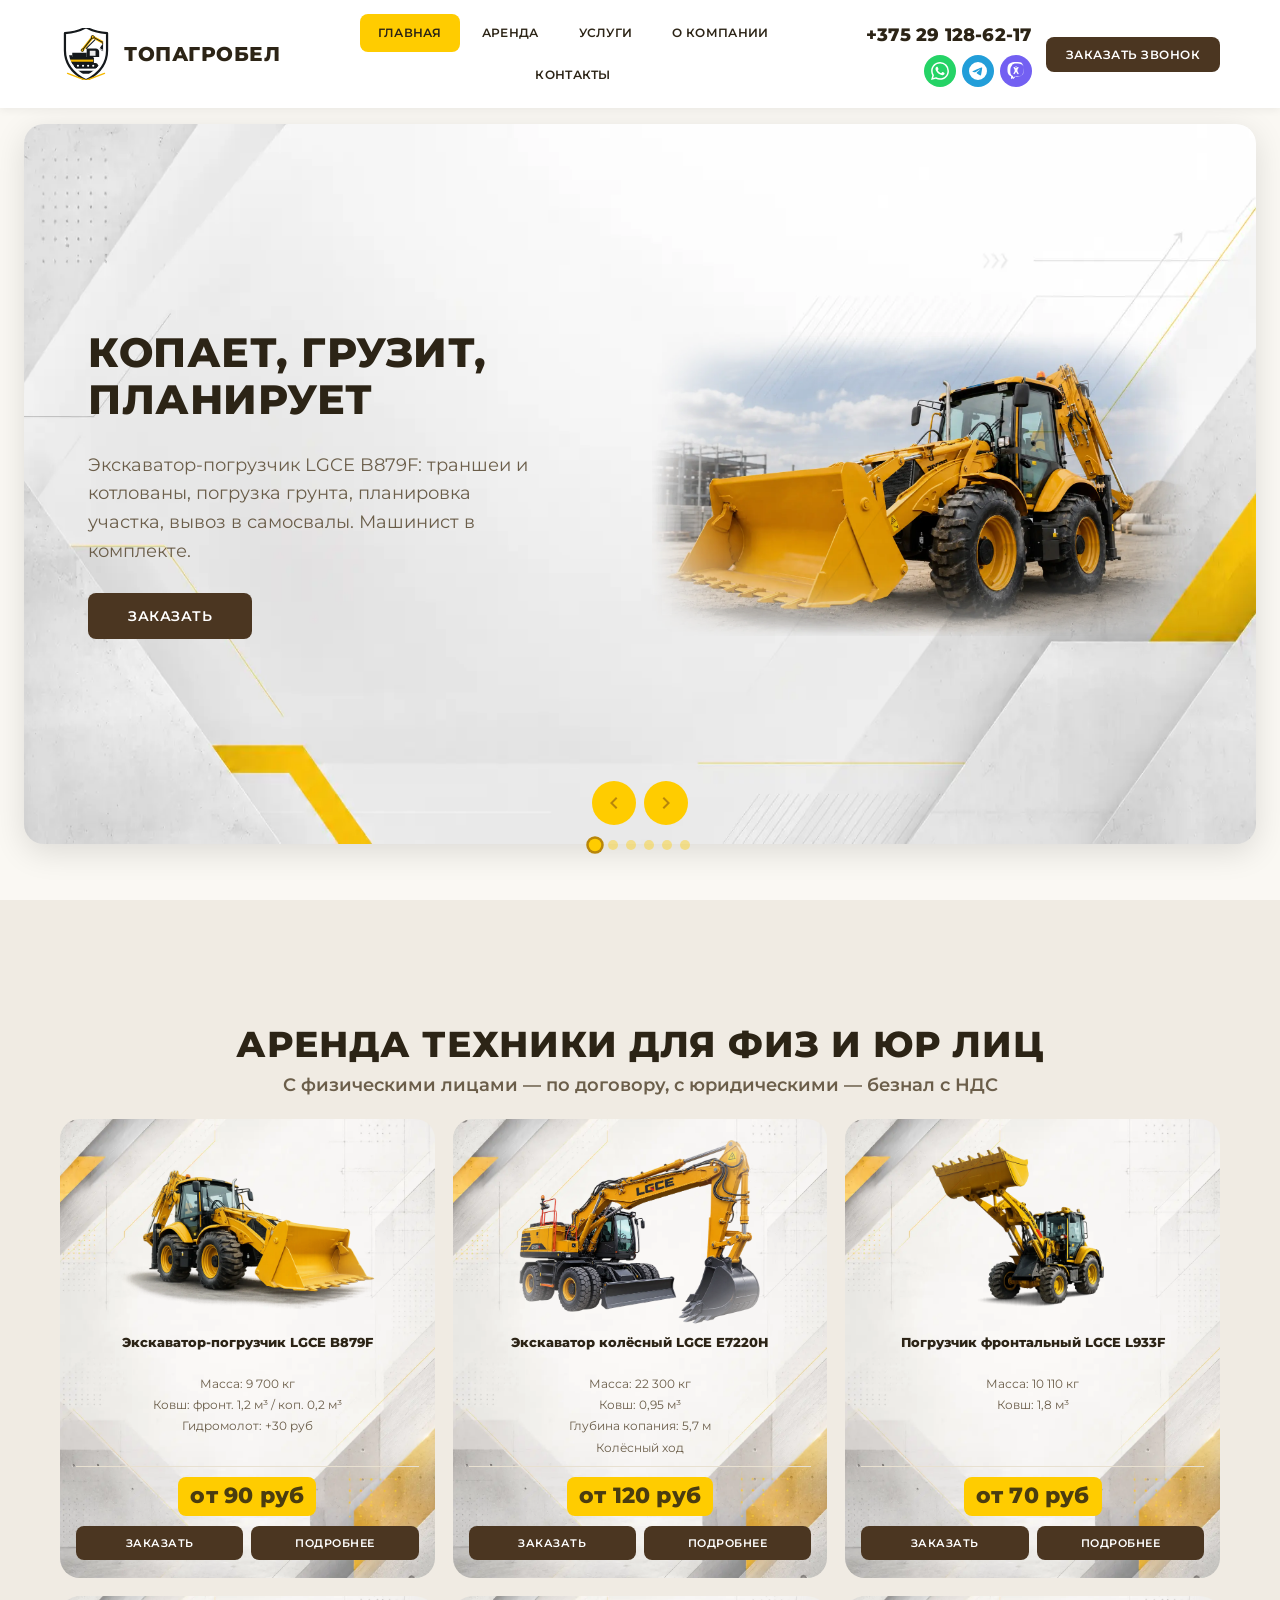
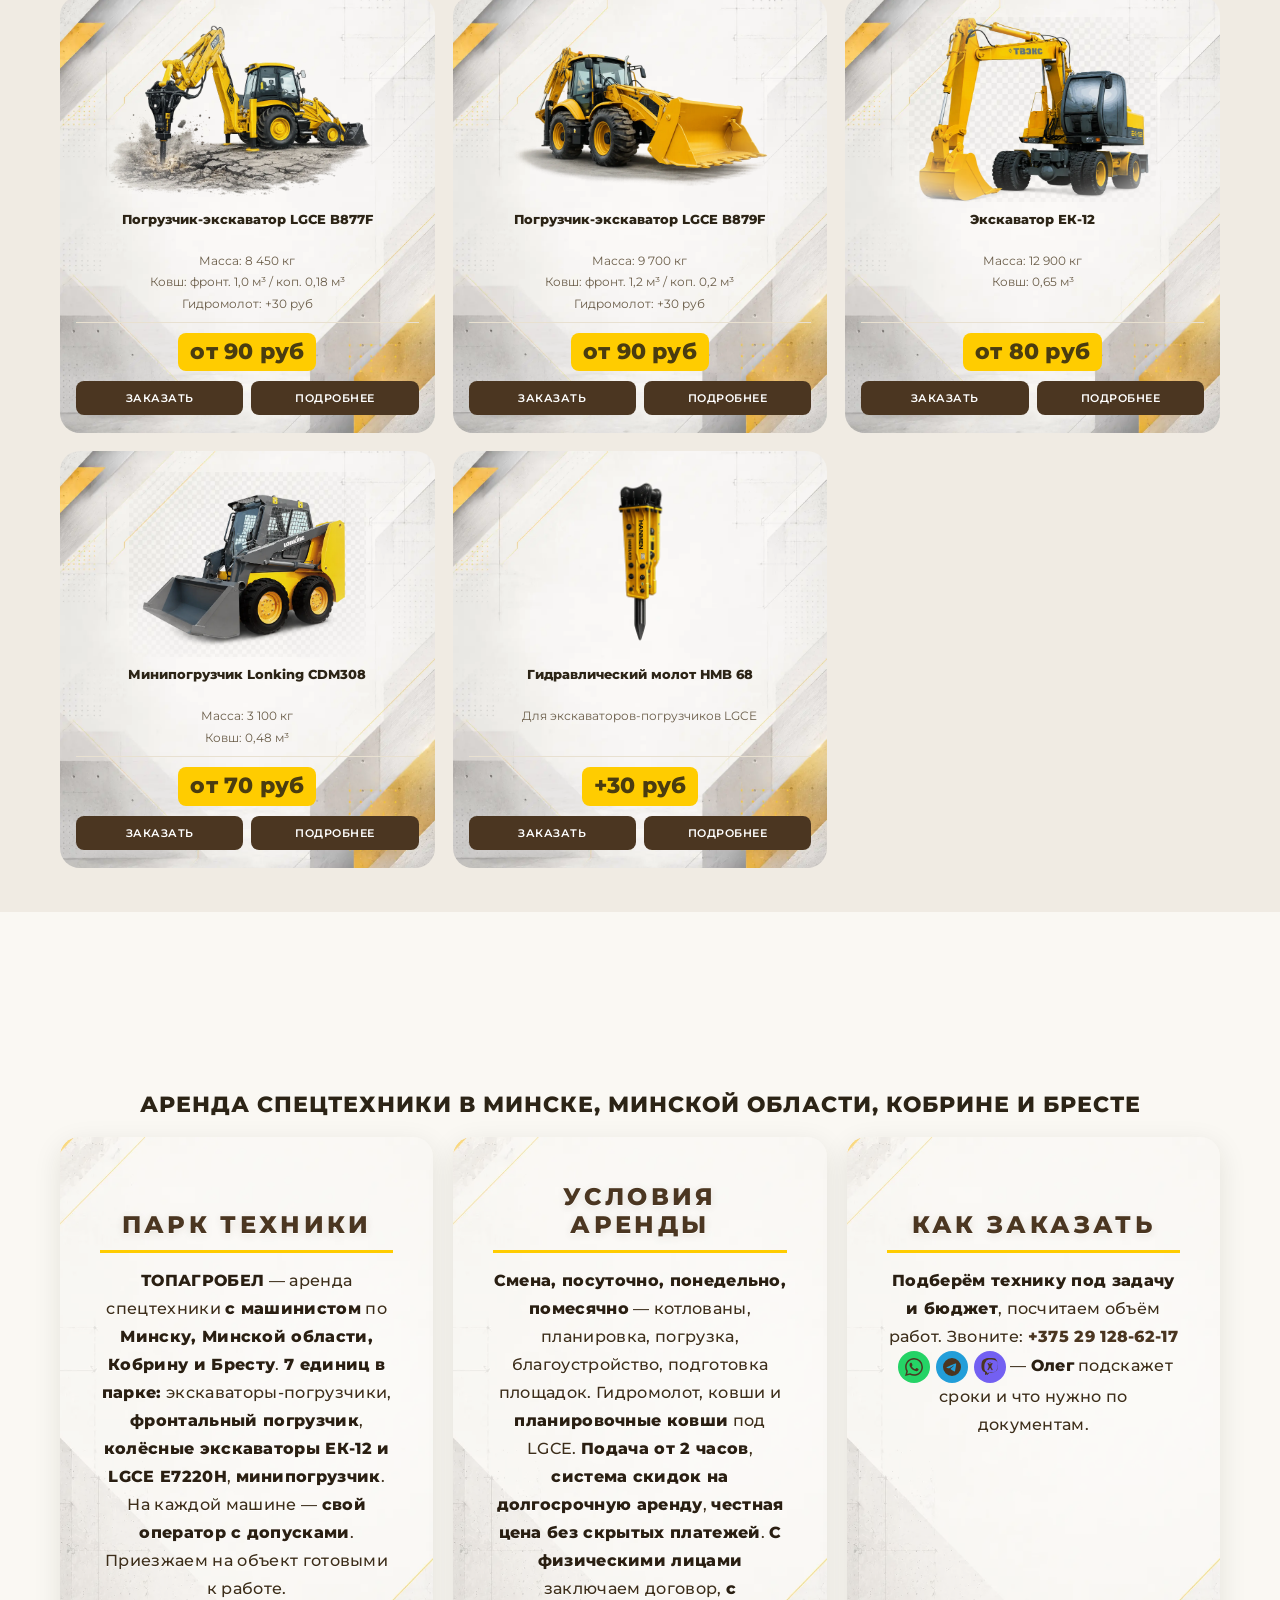
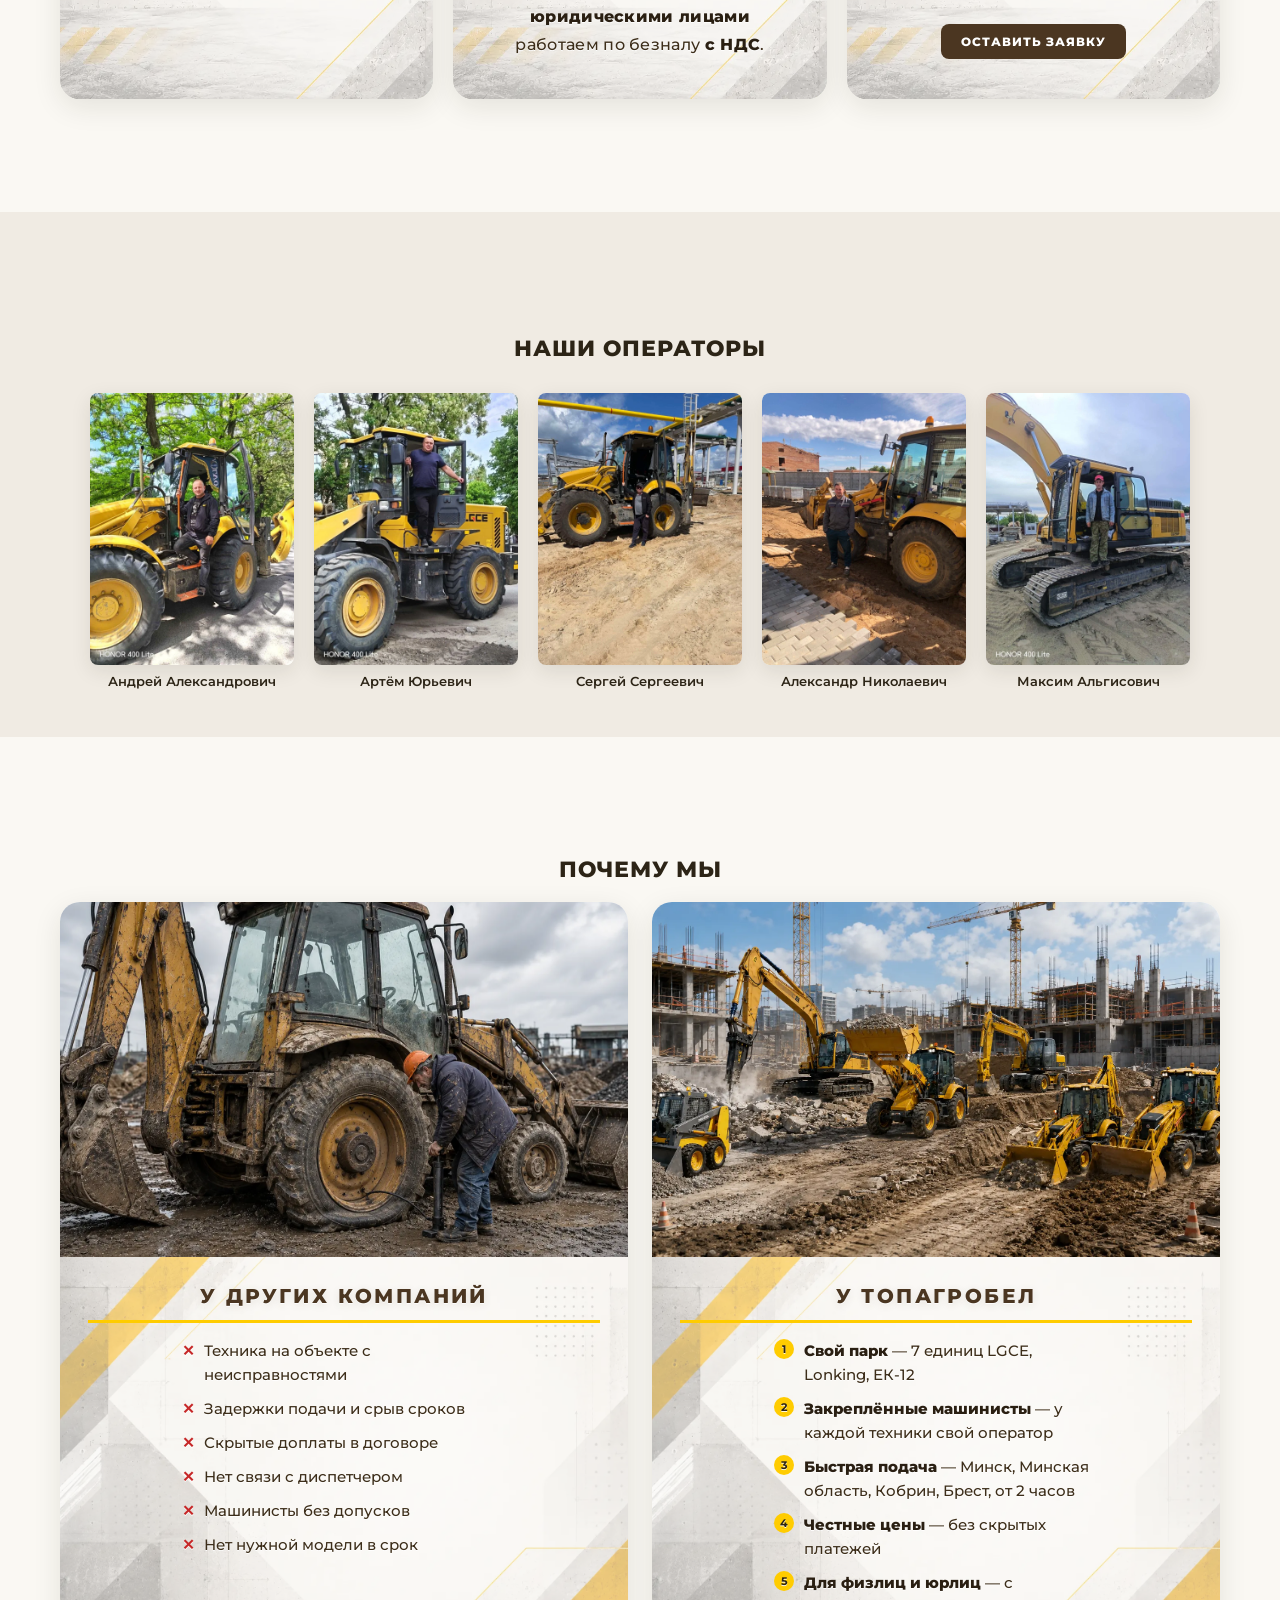
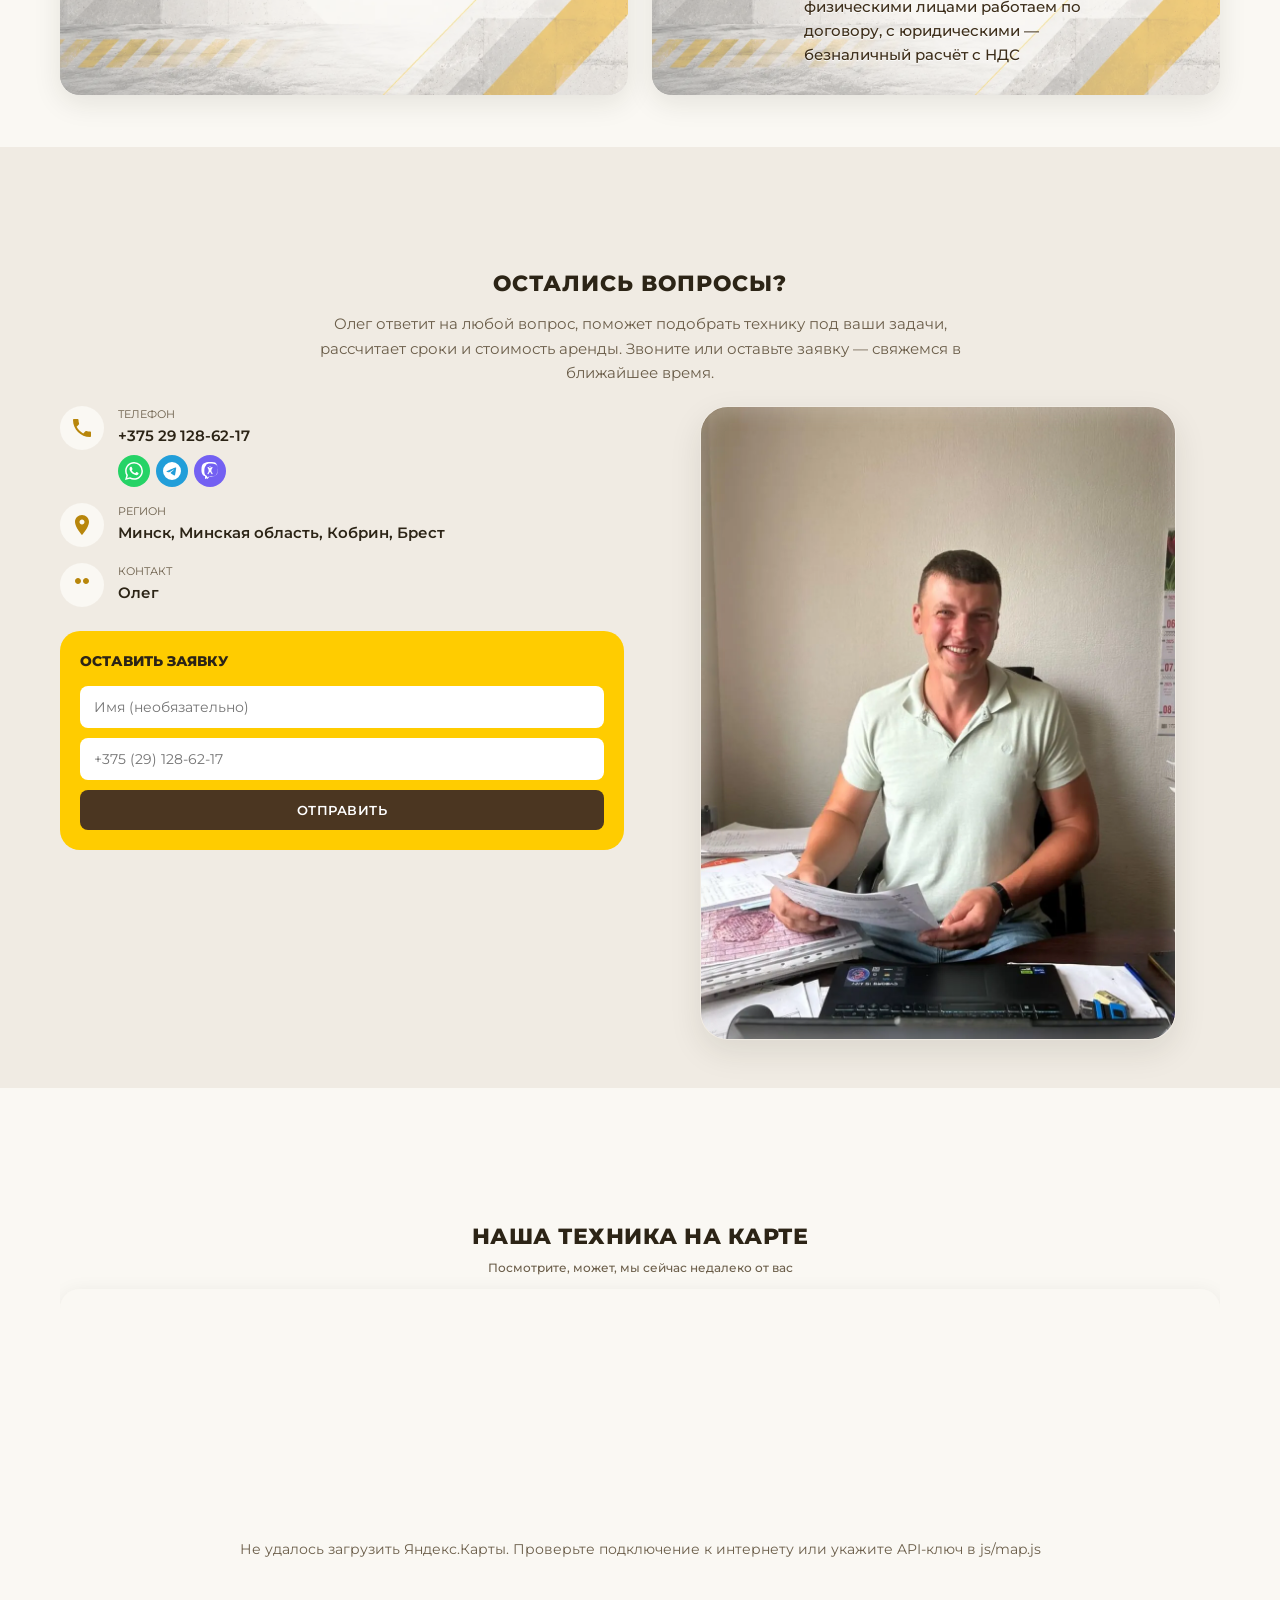
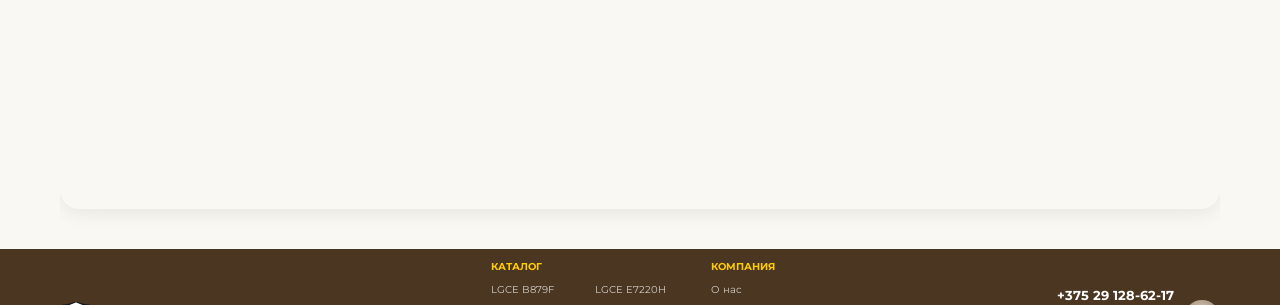
==== commit c71377d9: "complete 2.0" ====
--- a/index.html
+++ b/index.html
@@ -17,7 +17,7 @@
   <link rel="preconnect" href="https://fonts.gstatic.com" crossorigin>
   <link href="https://fonts.googleapis.com/css2?family=Montserrat:wght@400;500;600;700;800&display=swap" rel="stylesheet">
   <link rel="stylesheet" href="https://cdn.jsdelivr.net/npm/swiper@11/swiper-bundle.min.css">
-  <link rel="stylesheet" href="css/style.css">
+  <link rel="stylesheet" href="css/style.css?v=20260818k">
 </head>
 <body id="top">
   <!-- Google Tag Manager (noscript) -->
@@ -27,17 +27,20 @@
 
   <header class="header">
     <div class="container header__bar">
-      <a href="#top" class="logo header__logo">
-        <img
-          src="images/logo_ekskavator_nadezhny_variant_1.svg"
-          alt="ТОПАГРОБЕЛ"
-          class="logo__img"
-          width="52"
-          height="52"
-          decoding="async"
-        >
-        <span class="logo__text">ТОПАГРОБЕЛ</span>
-      </a>
+      <div class="header__brand">
+        <a href="#top" class="logo header__logo">
+          <img
+            src="images/logo_ekskavator_nadezhny_variant_1.svg"
+            alt="ТОПАГРОБЕЛ"
+            class="logo__img"
+            width="52"
+            height="52"
+            decoding="async"
+          >
+          <span class="logo__text">ТОПАГРОБЕЛ</span>
+        </a>
+        <a href="tel:+375291286217" class="header__logo-phone">+375 29 128-62-17</a>
+      </div>
 
       <button type="button" class="header__burger" id="headerBurger" aria-label="Открыть меню" aria-expanded="false" aria-controls="navMobile">
         <span></span><span></span><span></span>
@@ -109,6 +112,7 @@
   <section class="catalog section screen-section section--bg-b" id="catalog" aria-labelledby="catalogTitle">
     <div class="container">
       <h1 class="catalog__title" id="catalogTitle">Аренда техники для физ и юр лиц</h1>
+      <p class="catalog__lead">С физическими лицами — по договору, с юридическими — безнал с НДС</p>
       <div class="catalog-grid" id="catalogGridEquipment"></div>
     </div>
   </section>
@@ -162,6 +166,7 @@
               <li><strong>Закреплённые машинисты</strong> — у каждой техники свой оператор</li>
               <li><strong>Быстрая подача</strong> — Минск, Минская область, Кобрин, Брест, от 2 часов</li>
               <li><strong>Честные цены</strong> — без скрытых платежей</li>
+              <li><strong>Для физлиц и юрлиц</strong> — с физическими лицами работаем по договору, с юридическими — безналичный расчёт с НДС</li>
             </ol>
           </div>
         </article>
@@ -307,10 +312,10 @@
     window.TELEGRAM_CONFIG = window.TELEGRAM_CONFIG || {};
   </script>
   <script src="js/config.js"></script>
-  <script src="js/equipment.js?v=20260528"></script>
+  <script src="js/equipment.js?v=20260818f"></script>
   <script src="https://cdn.jsdelivr.net/npm/swiper@11/swiper-bundle.min.js"></script>
   <script src="js/map.js?v=20260528"></script>
   <script src="js/telegram.js?v=20260528"></script>
-  <script src="js/main.js?v=20260601"></script>
+  <script src="js/main.js?v=20260818a"></script>
 </body>
 </html>
--- a/css/style.css
+++ b/css/style.css
@@ -213,6 +213,23 @@
   flex-shrink: 0;
 }
 
+.header__brand {
+  display: flex;
+  align-items: center;
+  gap: 10px;
+  justify-self: start;
+  min-width: 0;
+}
+
+.header__logo-phone {
+  display: none;
+  font-size: 16px;
+  font-weight: 800;
+  letter-spacing: 0.2px;
+  color: var(--text);
+  white-space: nowrap;
+}
+
 .header__nav {
   display: flex;
   justify-content: center;
@@ -265,7 +282,8 @@
   letter-spacing: 0.2px;
 }
 
-.header__phone:hover {
+.header__phone:hover,
+.header__logo-phone:hover {
   color: var(--brown);
 }
 
@@ -275,6 +293,11 @@
     cursor: default;
     pointer-events: none;
     text-decoration: none;
+  }
+
+  .header__logo-phone {
+    pointer-events: none;
+    cursor: default;
   }
 
   .header__phone:not([href]),
@@ -776,9 +799,18 @@
   text-transform: uppercase;
   letter-spacing: 1px;
   line-height: 1.15;
-  margin-bottom: 20px;
+  margin-bottom: 8px;
   text-align: center;
   flex-shrink: 0;
+}
+
+.catalog__lead {
+  font-size: clamp(14px, 1.8vw, 18px);
+  font-weight: 600;
+  line-height: 1.4;
+  color: var(--text-light);
+  text-align: center;
+  margin: 0 0 20px;
 }
 
 .catalog-grid {
@@ -896,8 +928,10 @@
 .product-card__footer {
   display: flex;
   flex-direction: column;
-  gap: 8px;
-  padding-top: 8px;
+  gap: 10px;
+  padding-top: 10px;
+  margin-top: 4px;
+  border-top: 1px solid var(--gray-border);
 }
 
 .product-card__actions {
@@ -953,12 +987,18 @@
 }
 
 .product-card__price {
-  font-size: 12px;
+  display: inline-block;
+  align-self: center;
+  font-size: clamp(18px, 1.8vw, 22px);
   font-weight: 800;
-  color: var(--brown);
-  text-transform: uppercase;
-  letter-spacing: 0.3px;
+  color: var(--dark);
+  background: var(--yellow);
+  padding: 6px 12px;
+  border-radius: 8px;
+  letter-spacing: 0.2px;
+  line-height: 1.2;
   margin: 0;
+  text-transform: none;
 }
 
 .product-card--addon .product-card__body {
@@ -1867,6 +1907,16 @@
     max-width: 560px;
   }
 
+  .hero-banner.screen-section {
+    height: 100svh;
+    height: 100dvh;
+    min-height: 100svh;
+    max-height: 100dvh;
+    overflow: hidden;
+    padding: var(--header-h) 0 0;
+    justify-content: stretch;
+  }
+
   .hero-banner__content {
     padding: 12px 16px 48px;
   }
@@ -1881,14 +1931,17 @@
 
   .hero-banner__card-copy {
     align-items: center;
+    gap: 16px;
+    height: auto;
   }
 
   .hero-banner__desc {
     max-width: none;
     text-align: center;
-  }
-
-  .hero-banner__title { font-size: clamp(18px, 5.5vw, 28px); }
+    font-size: clamp(16px, 2.4vw, 18px);
+  }
+
+  .hero-banner__title { font-size: clamp(24px, 5.6vw, 34px); }
 
   .hero-banner__combo {
     flex-wrap: wrap;
@@ -1970,7 +2023,8 @@
     grid-row: 1;
   }
 
-  .header__logo {
+  .header__logo,
+  .header__brand {
     grid-column: 1;
     grid-row: 1;
   }
@@ -1999,37 +2053,84 @@
     display: flex;
   }
 
+  .hero-banner.screen-section {
+    padding: var(--header-h) 0 var(--mobile-bar-h);
+  }
+
+  .hero-banner__content {
+    padding: 8px 12px 56px;
+  }
+
+  .hero-banner__card-inner {
+    padding: 18px 16px 12px;
+    gap: 12px;
+  }
+
+  .hero-banner__card-copy {
+    gap: 12px;
+  }
+
+  .hero-banner__title {
+    font-size: clamp(26px, 7.4vw, 34px);
+  }
+
+  .hero-banner__desc {
+    font-size: clamp(16px, 4.5vw, 19px);
+    line-height: 1.5;
+  }
+
+  .hero-banner__order {
+    font-size: 15px;
+    padding: 14px 28px;
+  }
+
+  .hero-banner__equipment {
+    max-height: min(30vh, 210px);
+  }
+
+  .hero-banner__controls {
+    bottom: 12px;
+  }
+
+  .header__bar {
+    position: relative;
+    grid-template-columns: auto 1fr auto;
+  }
+
+  .header__brand {
+    display: contents;
+  }
+
+  .header__logo {
+    grid-column: 1;
+    grid-row: 1;
+  }
+
   .header__actions {
-    flex-direction: row;
-    align-items: center;
-    gap: 8px;
-  }
-
-  .header__actions .btn--sm {
     display: none;
   }
 
-  .header__contact {
-    align-items: flex-end;
-    gap: 4px;
-  }
-
-  .header__phone {
-    font-size: 13px;
-  }
-
-  .header__contact .messenger-link {
-    width: 28px;
-    height: 28px;
-  }
-
-  .header__contact .messenger-link svg {
-    width: 16px;
-    height: 16px;
-  }
-
-  .logo__text {
-    font-size: 16px;
+  .header__logo .logo__text {
+    display: none;
+  }
+
+  .header__logo-phone {
+    display: inline;
+    position: absolute;
+    left: 50%;
+    top: 50%;
+    transform: translate(-50%, -50%);
+    z-index: 2;
+    font-size: clamp(18px, 5.4vw, 22px);
+    padding: 8px 6px;
+    pointer-events: auto;
+    cursor: pointer;
+    -webkit-tap-highlight-color: rgba(184, 134, 11, 0.2);
+  }
+
+  .header__burger {
+    grid-column: 3;
+    grid-row: 1;
   }
 
   .catalog-grid { grid-template-columns: 1fr; }
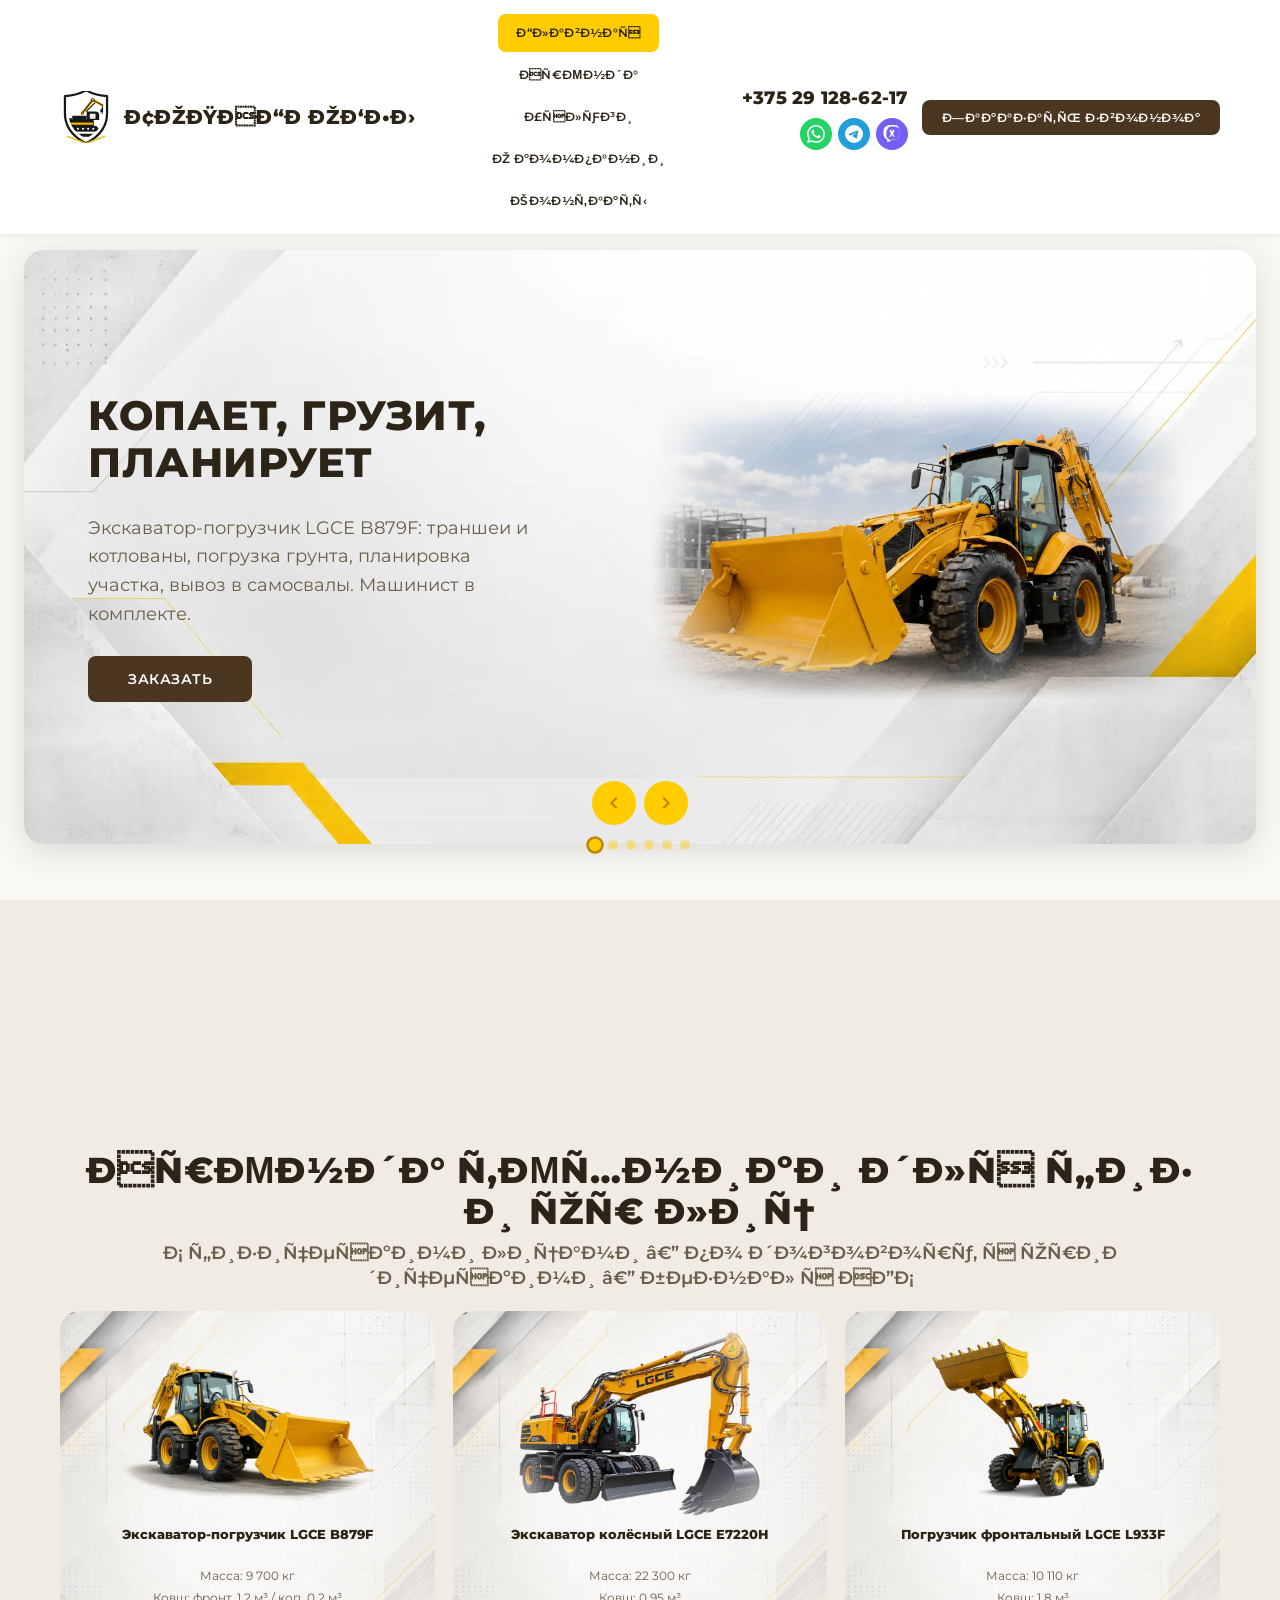
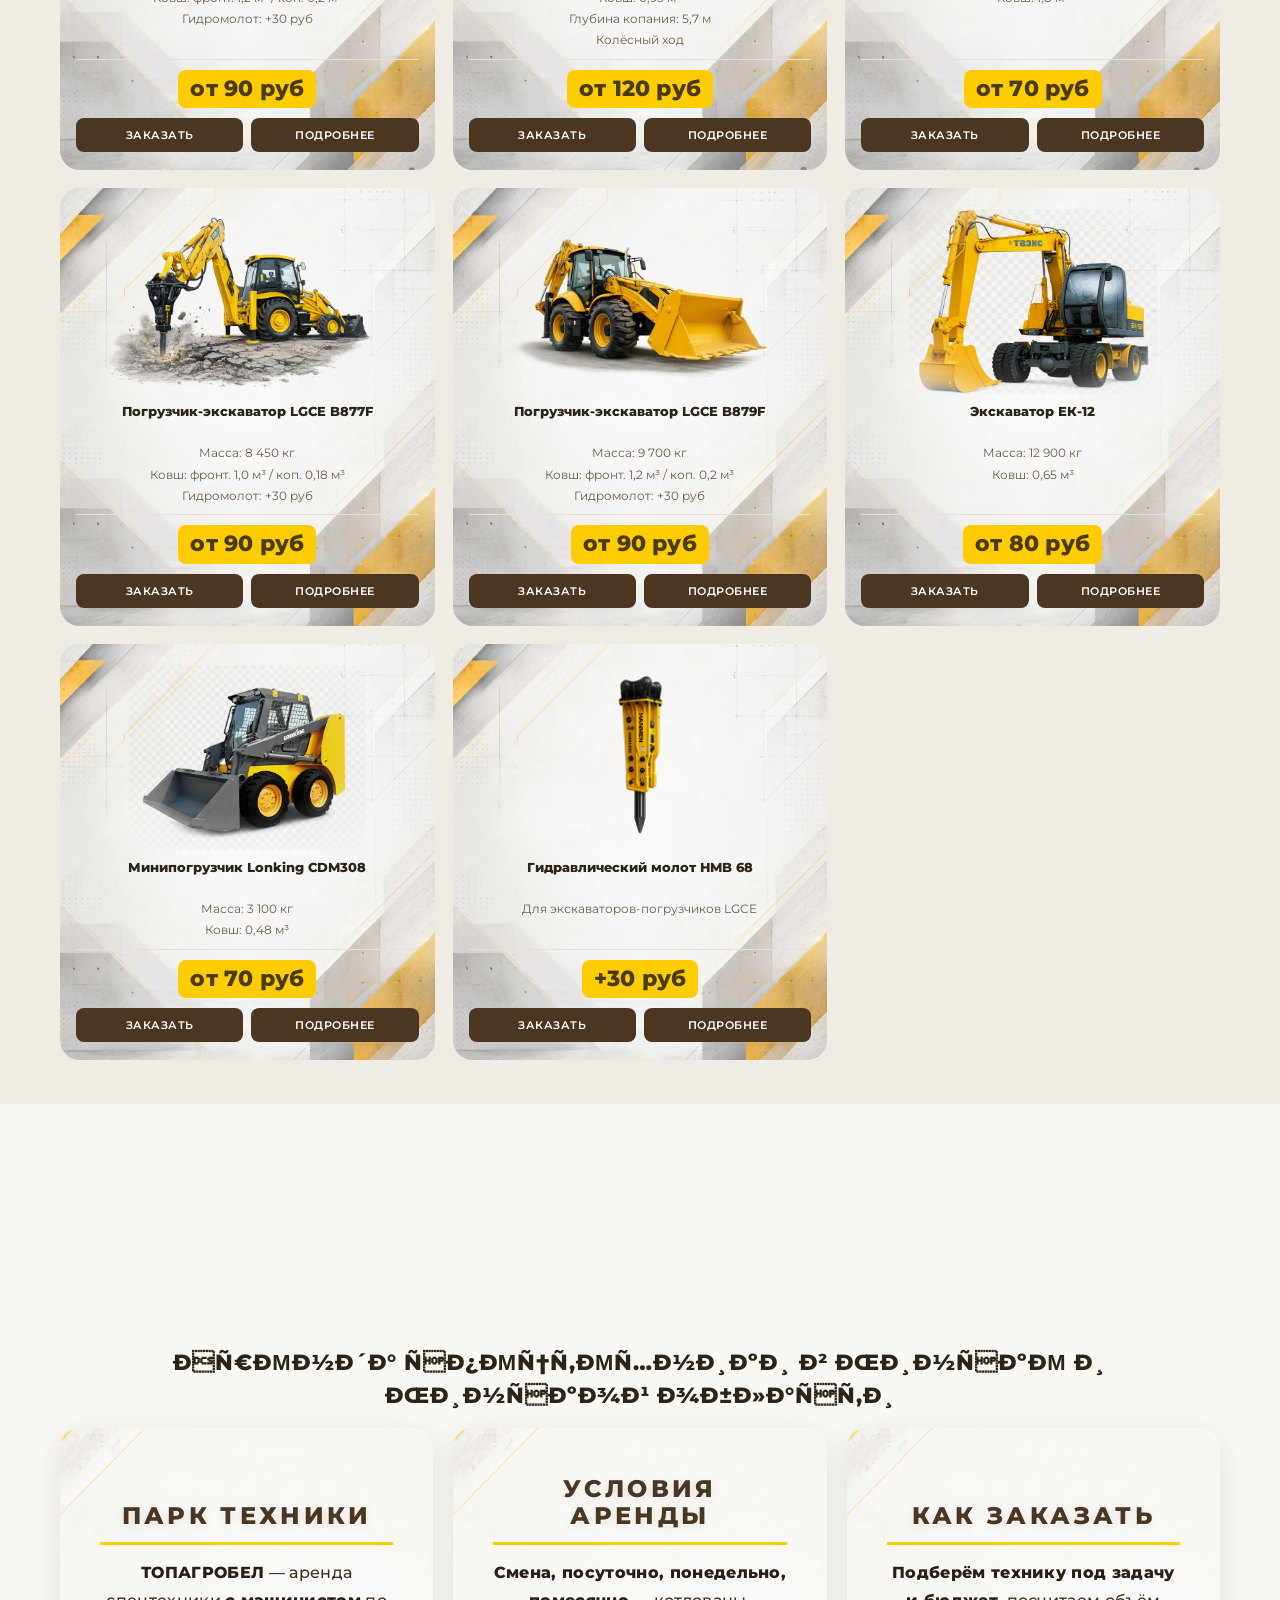
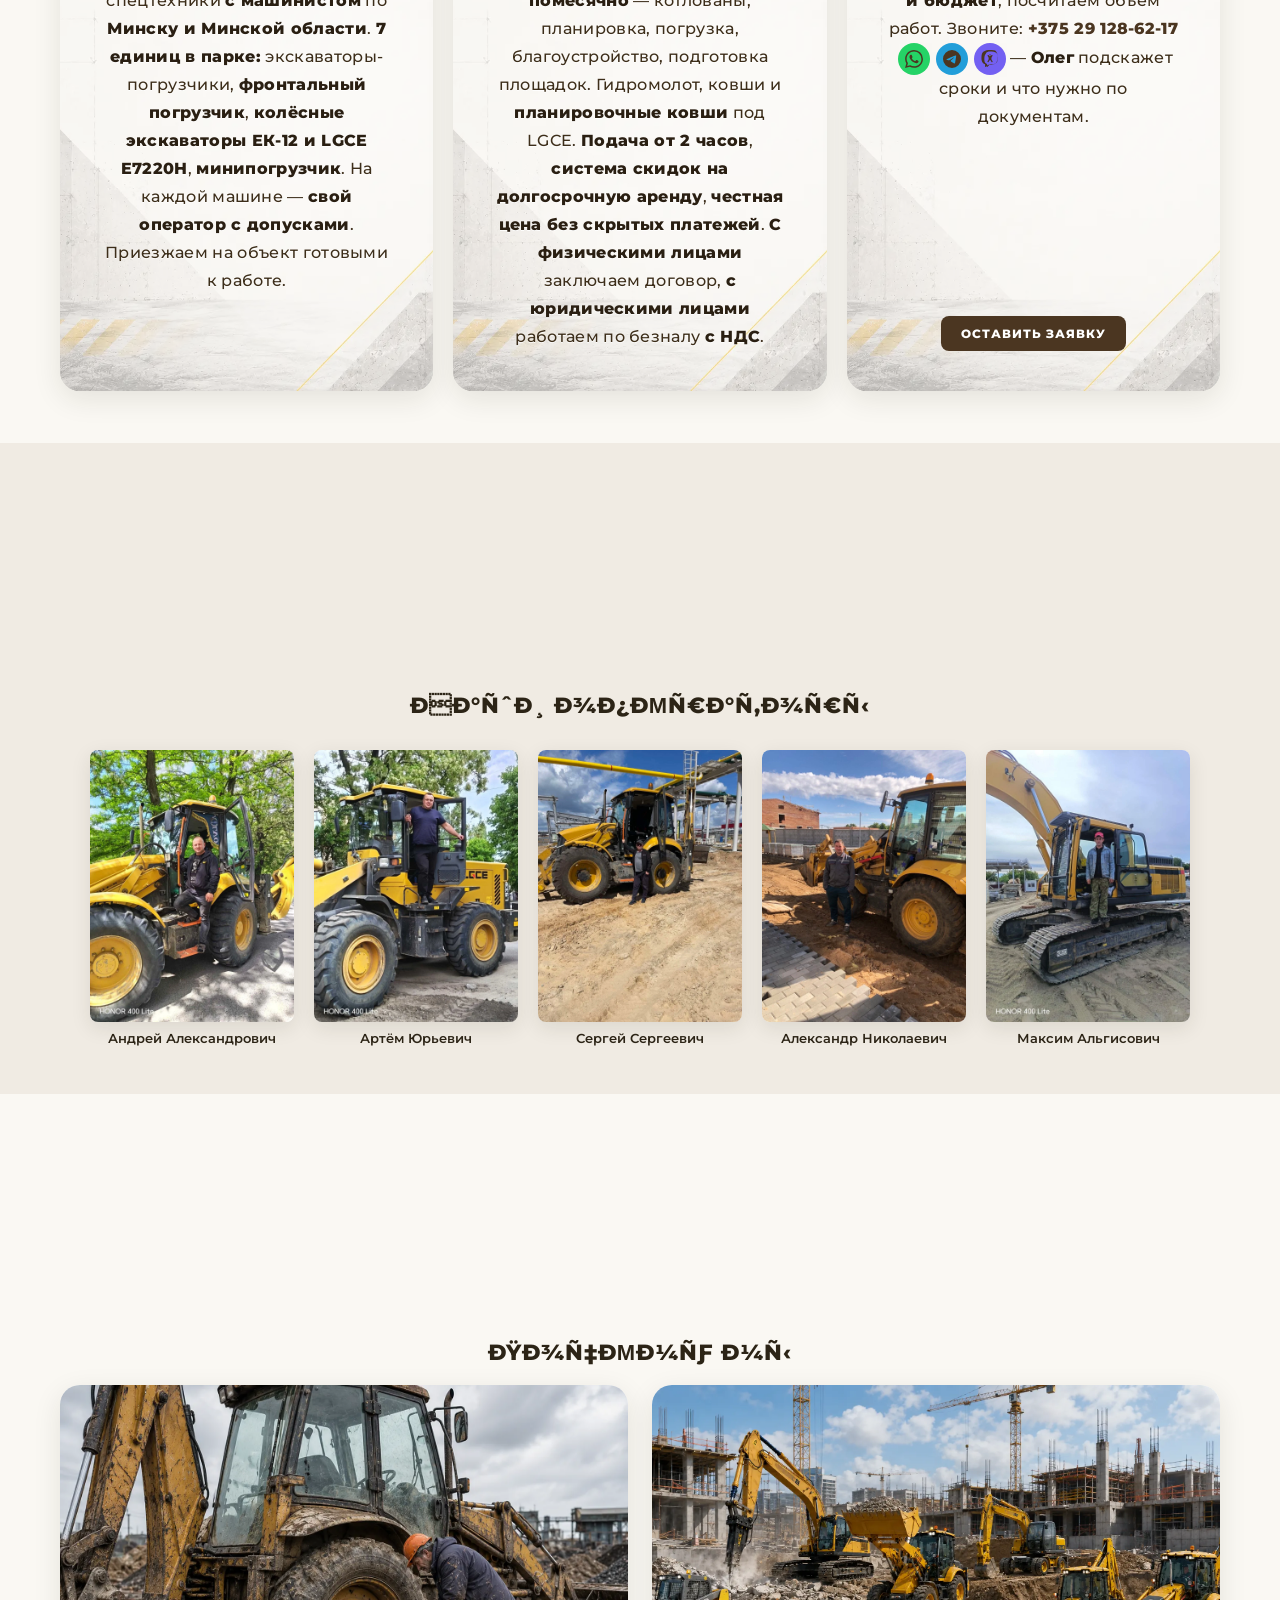
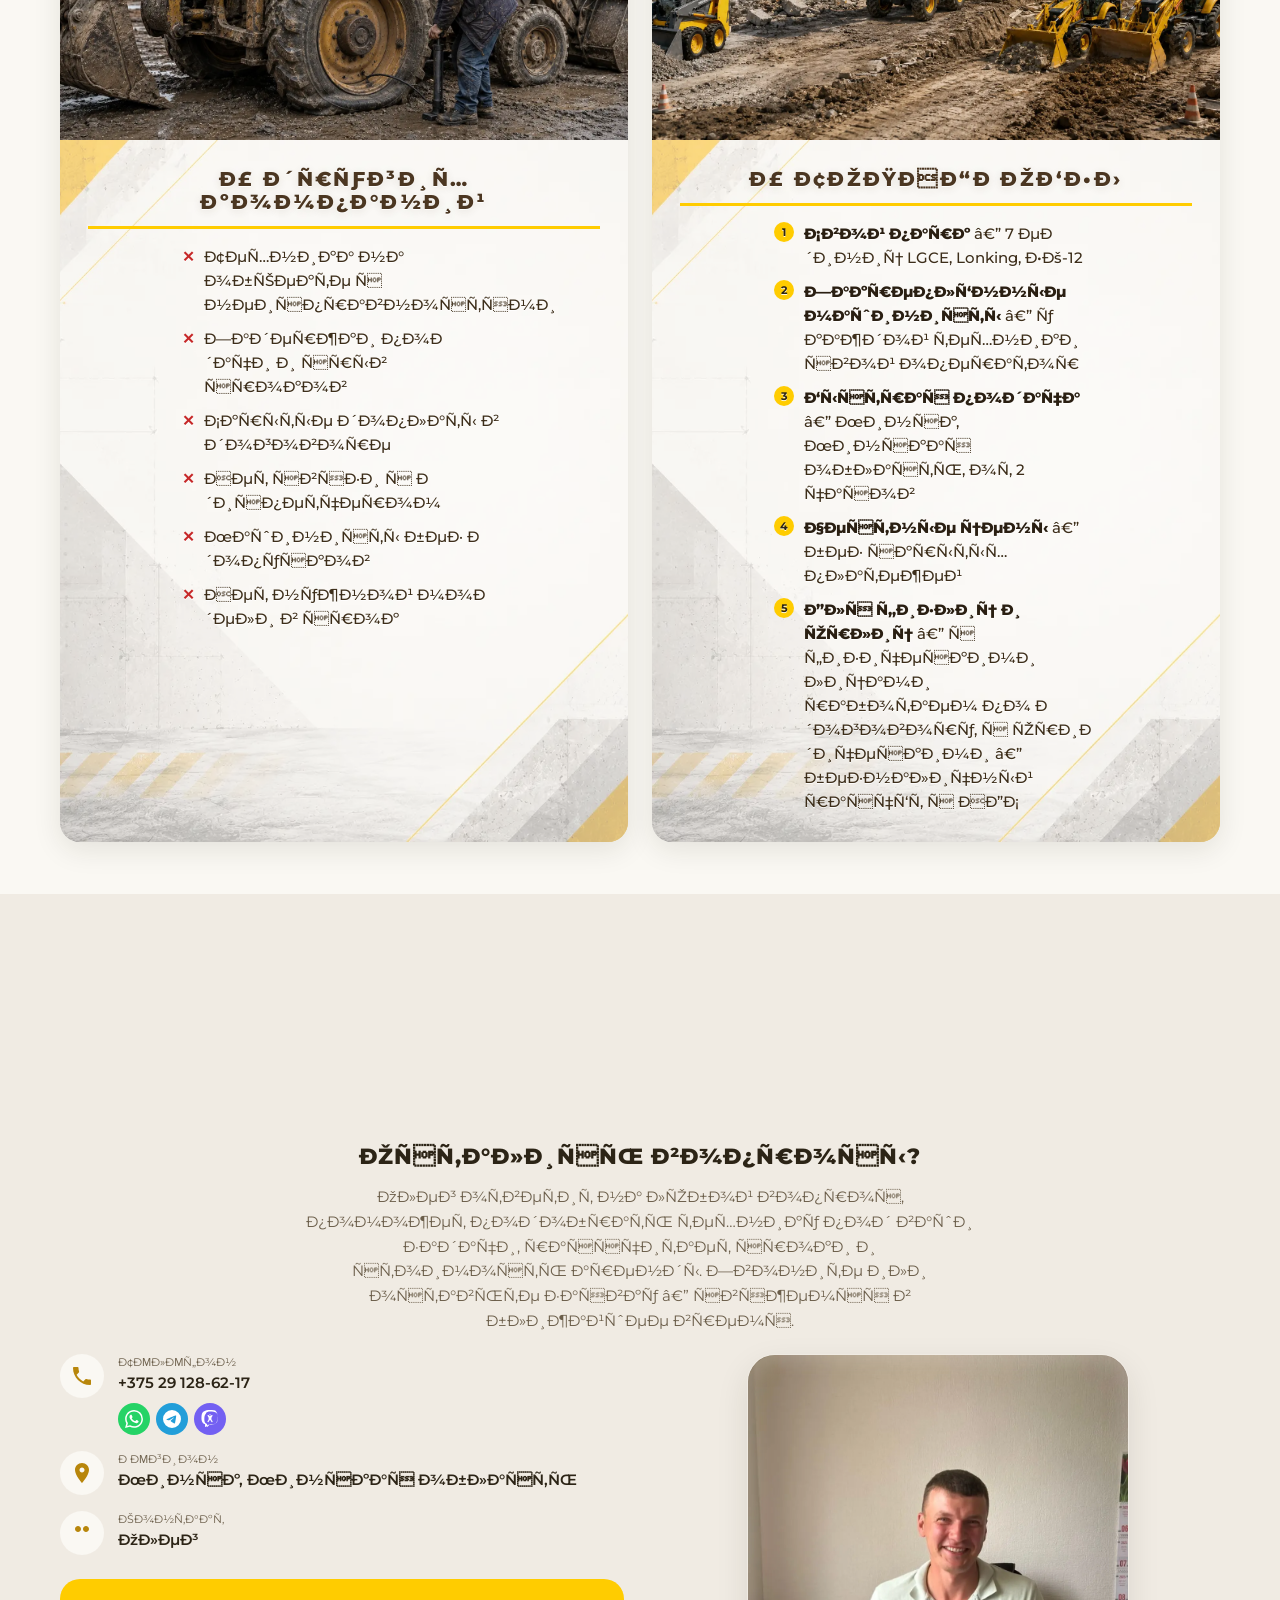
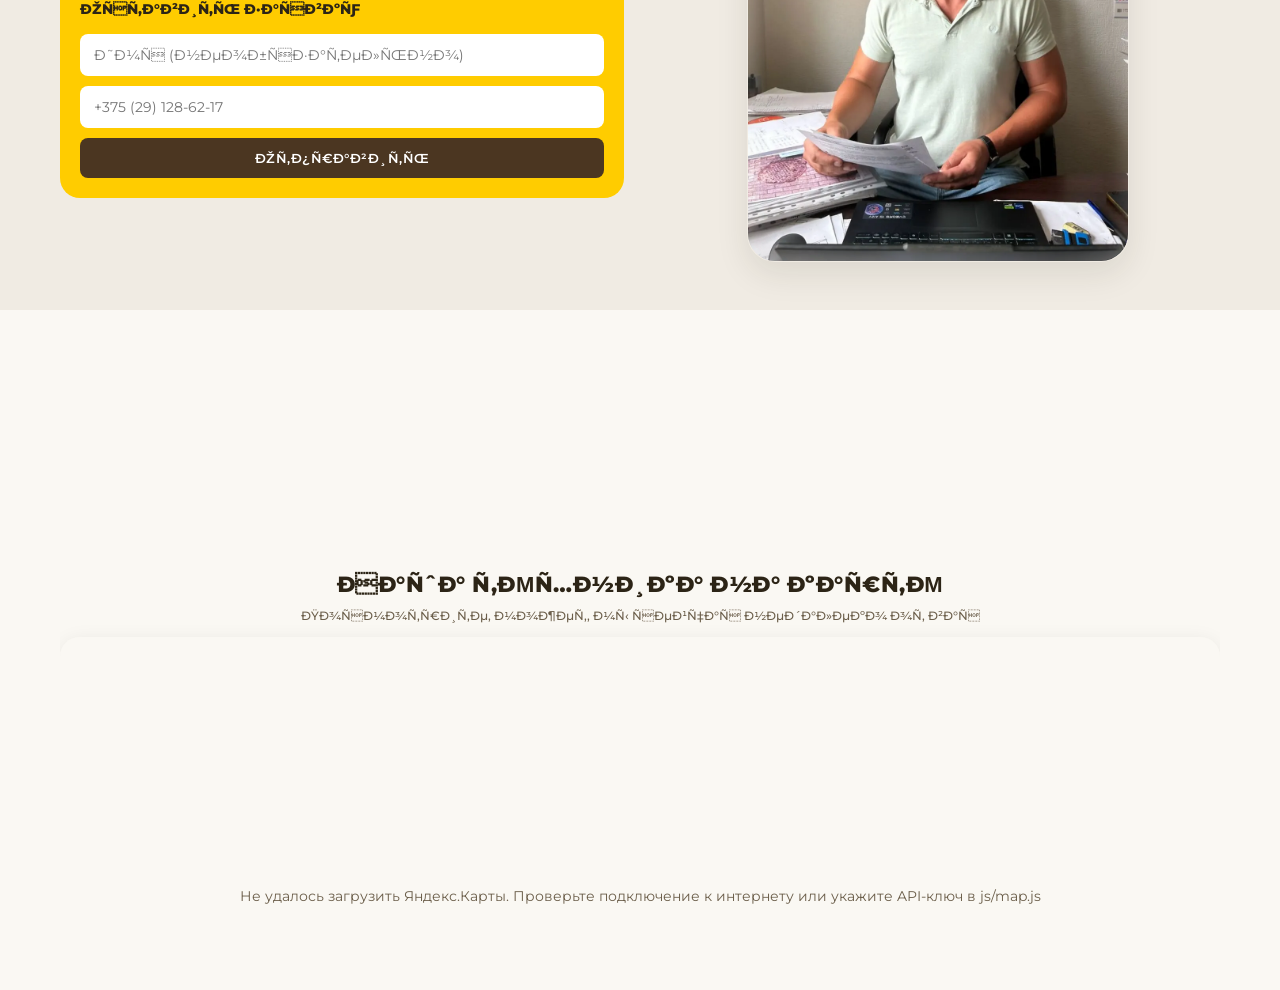
==== commit 87bae9ae: "+yaMetrika" ====
--- a/index.html
+++ b/index.html
@@ -8,10 +8,23 @@
   'https://www.googletagmanager.com/gtm.js?id='+i+dl;f.parentNode.insertBefore(j,f);
   })(window,document,'script','dataLayer','GTM-PWKSP5TH');</script>
   <!-- End Google Tag Manager -->
+  <!-- Yandex.Metrika counter -->
+  <script type="text/javascript">
+    (function(m,e,t,r,i,k,a){
+        m[i]=m[i]||function(){(m[i].a=m[i].a||[]).push(arguments)};
+        m[i].l=1*new Date();
+        for (var j = 0; j < document.scripts.length; j++) {if (document.scripts[j].src === r) { return; }}
+        k=e.createElement(t),a=e.getElementsByTagName(t)[0],k.async=1,k.src=r,a.parentNode.insertBefore(k,a)
+    })(window, document,'script','https://mc.yandex.ru/metrika/tag.js?id=112725760', 'ym');
+
+    ym(112725760, 'init', {ssr:true, webvisor:true, clickmap:true, ecommerce:"dataLayer", referrer: document.referrer, url: location.href, accurateTrackBounce:true, trackLinks:true});
+  </script>
+  <noscript><div><img src="https://mc.yandex.ru/watch/112725760" style="position:absolute; left:-9999px;" alt="" /></div></noscript>
+  <!-- /Yandex.Metrika counter -->
   <meta charset="UTF-8">
   <meta name="viewport" content="width=device-width, initial-scale=1.0">
-  <title>ТОПАГРОБЕЛ — Аренда спецтехники в Минске, Минской области, Кобрине и Бресте</title>
-  <meta name="description" content="Аренда спецтехники с машинистом: LGCE, Lonking, ЕК-12. 7 единиц техники. Минск, Минская область, Кобрин, Брест. +375 29 128-62-17, Олег.">
+  <title>ТОПАГРОБЕЛ — Аренда спецтехники в Минске и Минской области</title>
+  <meta name="description" content="Аренда спецтехники с машинистом: LGCE, Lonking, ЕК-12. 7 единиц техники. Минск, Минская область. +375 29 128-62-17, Олег.">
   <link rel="icon" href="images/logo_ekskavator_nadezhny_variant_1.svg" type="image/svg+xml">
   <link rel="preconnect" href="https://fonts.googleapis.com">
   <link rel="preconnect" href="https://fonts.gstatic.com" crossorigin>
@@ -120,7 +133,7 @@
   <!-- About -->
   <section class="about-text screen-section section--bg-a" id="about">
     <div class="container">
-      <h2 class="section-title">Аренда спецтехники в Минске, Минской области, Кобрине и Бресте</h2>
+      <h2 class="section-title">Аренда спецтехники в Минске и Минской области</h2>
       <div class="about-text__grid" id="aboutCardsGrid"></div>
     </div>
   </section>
@@ -164,7 +177,7 @@
             <ol class="compare__items compare__items--good">
               <li><strong>Свой парк</strong> — 7 единиц LGCE, Lonking, ЕК-12</li>
               <li><strong>Закреплённые машинисты</strong> — у каждой техники свой оператор</li>
-              <li><strong>Быстрая подача</strong> — Минск, Минская область, Кобрин, Брест, от 2 часов</li>
+              <li><strong>Быстрая подача</strong> — Минск, Минская область, от 2 часов</li>
               <li><strong>Честные цены</strong> — без скрытых платежей</li>
               <li><strong>Для физлиц и юрлиц</strong> — с физическими лицами работаем по договору, с юридическими — безналичный расчёт с НДС</li>
             </ol>
@@ -194,7 +207,7 @@
               <div class="contact-item__icon"><svg width="24" height="24" viewBox="0 0 24 24" fill="currentColor"><path d="M12 2C8.13 2 5 5.13 5 9c0 5.25 7 13 7 13s7-7.75 7-13c0-3.87-3.13-7-7-7zm0 9.5c-1.38 0-2.5-1.12-2.5-2.5s1.12-2.5 2.5-2.5 2.5 1.12 2.5 2.5-1.12 2.5-2.5 2.5z"/></svg></div>
               <div>
                 <p class="contact-item__label">Регион</p>
-                <p class="contact-item__value">Минск, Минская область, Кобрин, Брест</p>
+                <p class="contact-item__value">Минск, Минская область</p>
               </div>
             </div>
             <div class="contact-item">
@@ -272,7 +285,7 @@
         </div>
       </div>
       <div class="footer__bottom">
-        <p>&copy; 2026 ТОПАГРОБЕЛ. Аренда спецтехники в Минске, Минской области, Кобрине и Бресте.</p>
+        <p>&copy; 2026 ТОПАГРОБЕЛ. Аренда спецтехники в Минске и Минской области.</p>
       </div>
     </footer>
   </div>
@@ -312,9 +325,9 @@
     window.TELEGRAM_CONFIG = window.TELEGRAM_CONFIG || {};
   </script>
   <script src="js/config.js"></script>
-  <script src="js/equipment.js?v=20260818f"></script>
+  <script src="js/equipment.js?v=20260917a"></script>
   <script src="https://cdn.jsdelivr.net/npm/swiper@11/swiper-bundle.min.js"></script>
-  <script src="js/map.js?v=20260528"></script>
+  <script src="js/map.js?v=20260917a"></script>
   <script src="js/telegram.js?v=20260528"></script>
   <script src="js/main.js?v=20260818a"></script>
 </body>
